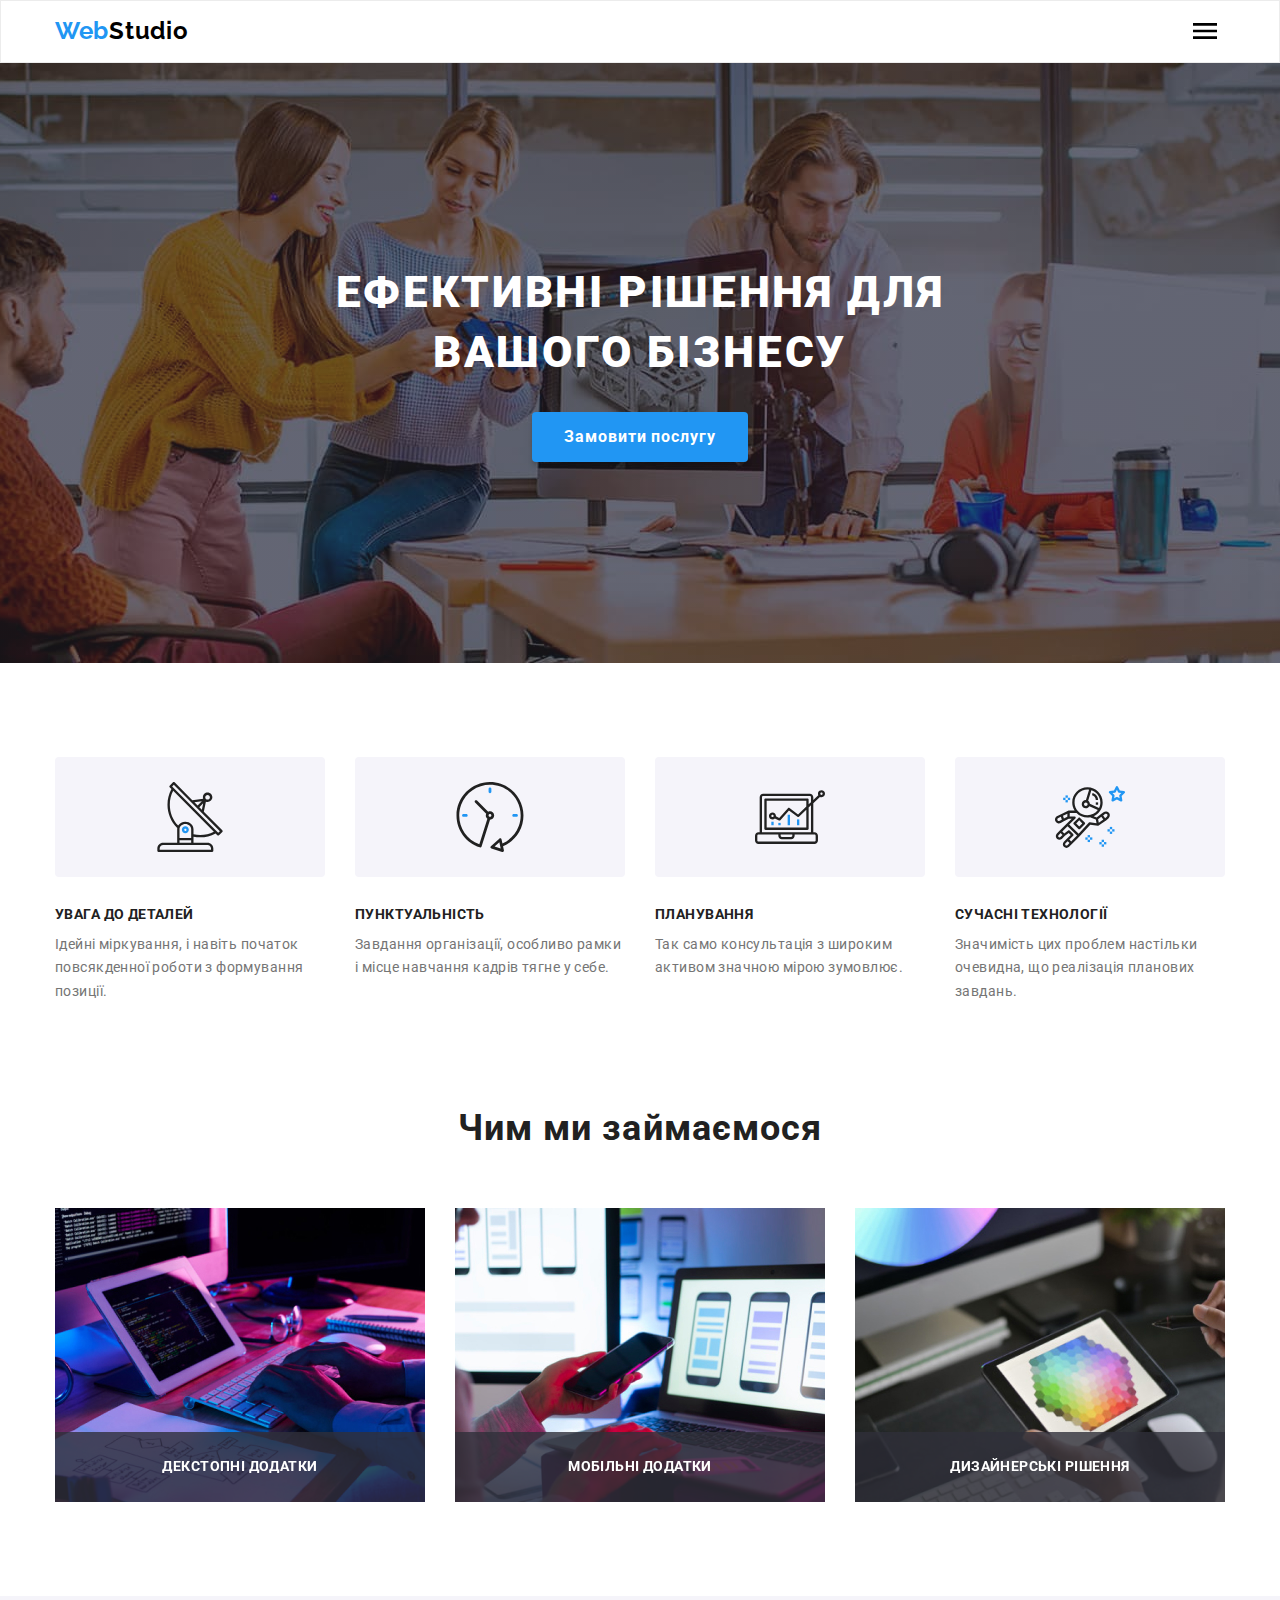
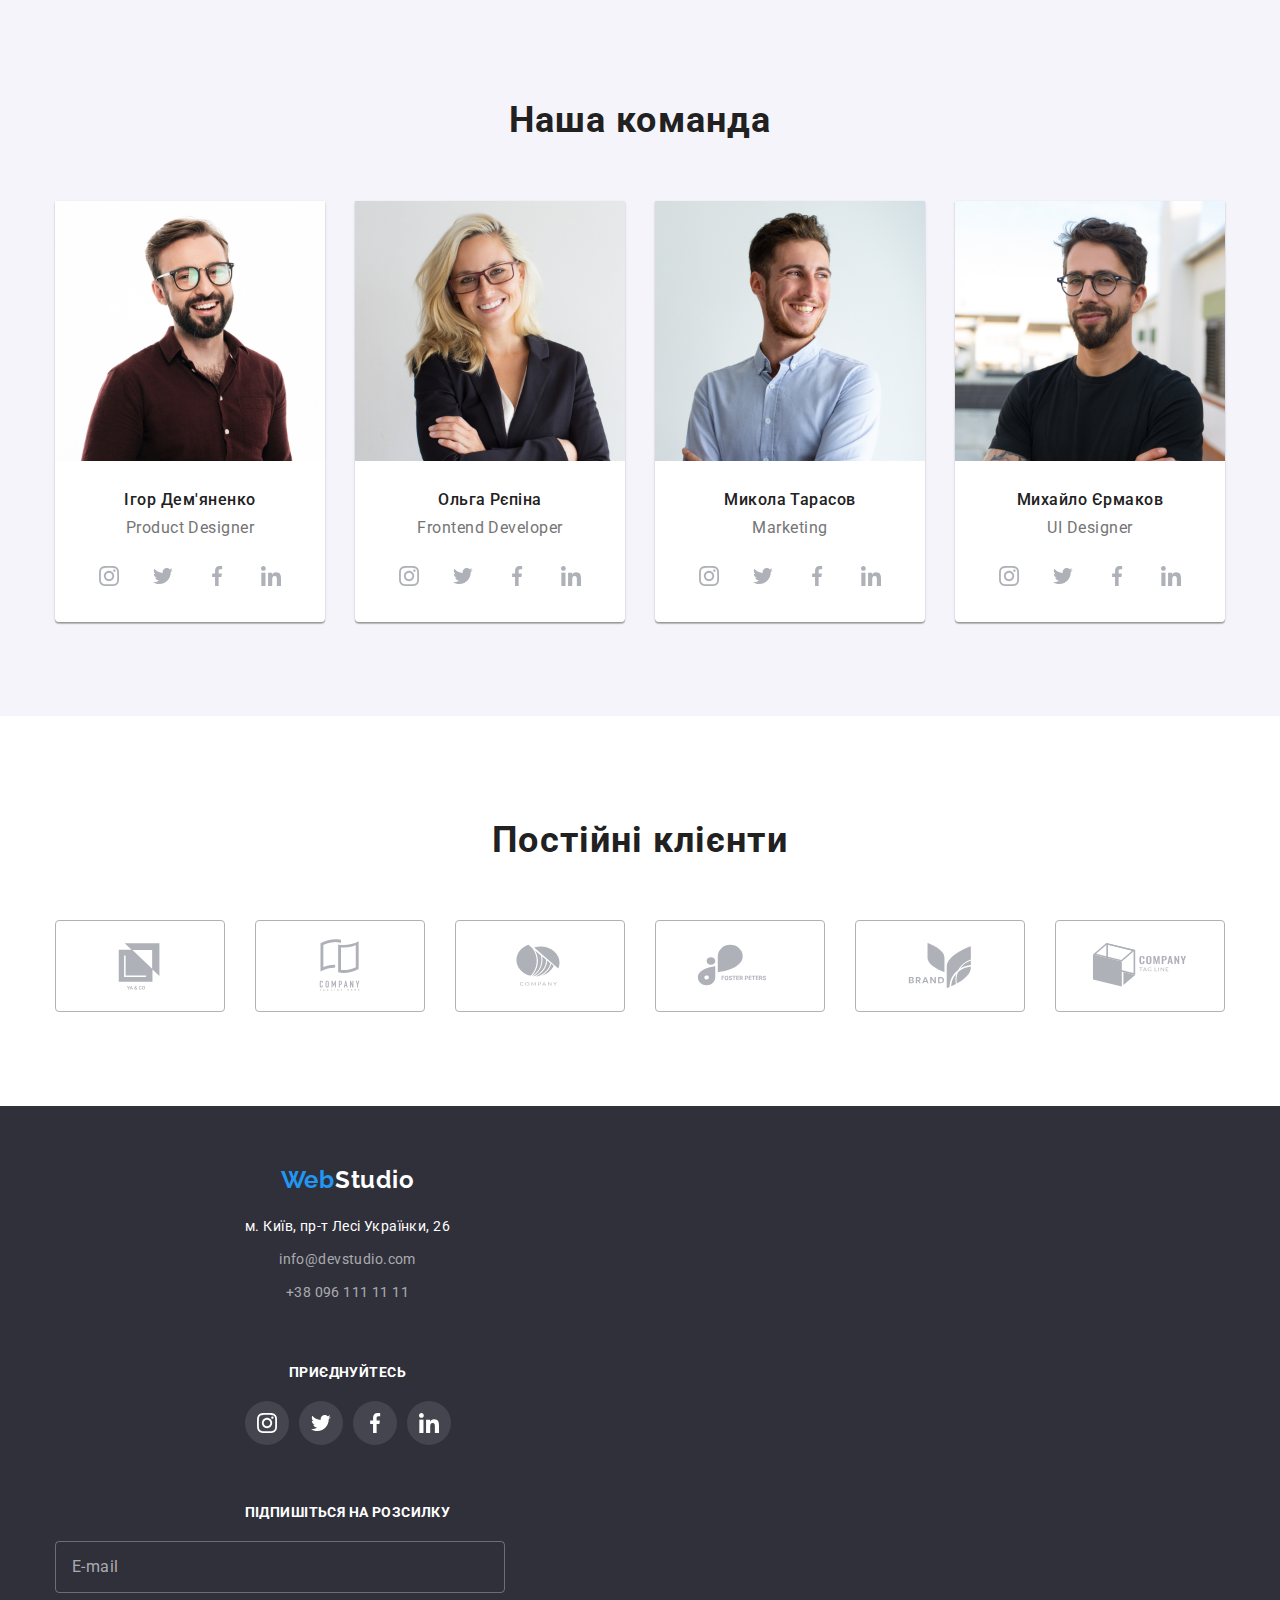
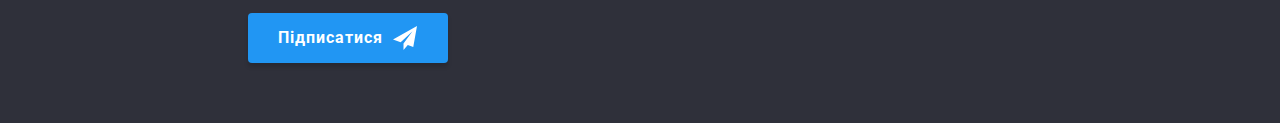
==== index.html @ 234eacef "control commit" ====
<!DOCTYPE html>
<html lang="uk">
  <head>
    <meta charset="UTF-8" />
    <meta http-equiv="X-UA-Compatible" content="IE=edge" />
    <meta name="viewport" content="width=device-width, initial-scale=1.0" />
    <title>WebStudio</title>
    <link
      href="https://fonts.googleapis.com/css2?family=Raleway:wght@700&family=Roboto:wght@400;500;700;900&display=swap"
      rel="stylesheet"
    />
    <link
      rel="stylesheet"
      href="https://cdnjs.cloudflare.com/ajax/libs/modern-normalize/1.0.0/modern-normalize.min.css"
    />
    <link rel="stylesheet" href="./css/main.min.css" />
  </head>

  <body class="page">
    <!--Шапка сайту-->
    <header class="header">
      <div class="container header__wrapper">
        <nav class="header__navigation">
          <a href="./index.html" class="logo">Web<span class="logo logo--dark">Studio</span> </a>

          <ul class="menu">
            <li class="menu__item">
              <a class="menu__link menu__link--current" href="./index.html">Студія</a>
            </li>
            <li class="menu__item">
              <a class="menu__link" href="./portfolio.html">Портфоліо</a>
            </li>
            <li class="menu__item">
              <a class="menu__link" href="">Контакти</a>
            </li>
          </ul>
        </nav>

        <ul class="auth-navigation">
          <li class="auth-navigation__item">
            <a class="auth-navigation__link" href="mailto:info@devstudio.com">
              <svg class="auth-navigation__icon" width="16" height="16">
                <use href="./images/icons.svg#post"></use>
              </svg>
              info@devstudio.com</a
            >
          </li>
          <li class="auth-navigation__item">
            <a class="auth-navigation__link" href="tel:+380961111111">
              <svg class="auth-navigation__icon" width="16" height="16">
                <use href="./images/icons.svg#tel"></use>
              </svg>
              +38 096 111 11 11</a
            >
          </li>
        </ul>

        <button type="button" class="menu__open">
          <svg width="24" height="16">
            <use href="./images/icons.svg#menu"></use>
          </svg>
        </button>
      </div>

      <div class="mob-menu is-hidden">
        <button type="button" class="menu-close">
          <svg width="18" height="18">
            <use href="./images/icons.svg#close-menu"></use>
          </svg>
        </button>
        <nav class="mob-menu-nav">
          <ul class="mob-menu-list">
            <li class="mob-menu-item">
              <a class="mob-menu-link mob-menu-link--current" href="./index.html">Студія</a>
            </li>
            <li class="mob-menu-item">
              <a class="mob-menu-link" href="./portfolio.html">Портфоліо</a>
            </li>
            <li class="mob-menu-item">
              <a class="mob-menu-link" href="">Контакти</a>
            </li>
          </ul>
        </nav>
        <div>
          <ul class="mob-auth">
            <li class="mob-auth-item">
              <a class="mob-auth-link mob-auth-link--font" href="tel:+380961111111"
                >+38 096 111 11 11</a
              >
            </li>
            <li class="mob-auth-item">
              <a class="mob-auth-link" href="mailto:info@devstudio.com">info@devstudio.com</a>
            </li>
          </ul>

          <ul class="mob-media-list">
            <li class="mob-media-item">
              <a href="https://www.instagram.com" class="mob-media-link" target="_blank"
                >Instagram</a
              >
            </li>
            <li class="mob-media-item">
              <a href="https://www.twitter.com" class="mob-media-link" target="_blank">Twitter</a>
            </li>
            <li class="mob-media-item">
              <a href="https://www.facebook.com" class="mob-media-link" target="_blank">Facebook</a>
            </li>
            <li class="mob-media-item">
              <a href="https://www.linkedin.com" class="mob-media-link" target="_blank">Linkedin</a>
            </li>
          </ul>
        </div>
      </div>
    </header>

    <main>
      <!-- Герой -->
      <section class="hero">
        <div class="container">
          <h1 class="hero__title">Ефективні рішення для вашого бізнесу</h1>
          <button type="button" class="hero__btn" data-modal-open>Замовити послугу</button>
        </div>
      </section>

      <!--Переваги-->
      <section class="features section">
        <div class="container">
          <h2 class="section__title visually-hidden">Переваги</h2>

          <ul class="card-set">
            <li class="card-set__item">
              <div class="card-set__logo">
                <svg width="70" height="70">
                  <use href="./images/icons.svg#antenna"></use>
                </svg>
              </div>
              <h3 class="card-set__title">Увага до деталей</h3>
              <p class="card-set__description">
                Ідейні міркування, і навіть початок повсякденної роботи з формування позиції.
              </p>
            </li>
            <li class="card-set__item">
              <div class="card-set__logo">
                <svg width="70" height="70">
                  <use href="./images/icons.svg#clock"></use>
                </svg>
              </div>
              <h3 class="card-set__title">Пунктуальність</h3>
              <p class="card-set__description">
                Завдання організації, особливо рамки і місце навчання кадрів тягне у себе.
              </p>
            </li>
            <li class="card-set__item">
              <div class="card-set__logo">
                <svg width="70" height="70">
                  <use href="./images/icons.svg#diagram"></use>
                </svg>
              </div>
              <h3 class="card-set__title">Планування</h3>
              <p class="card-set__description">
                Так само консультація з широким активом значною мірою зумовлює.
              </p>
            </li>
            <li class="card-set__item">
              <div class="card-set__logo">
                <svg width="70" height="70">
                  <use href="./images/icons.svg#astronaut"></use>
                </svg>
              </div>
              <h3 class="card-set__title">Сучасні технології</h3>
              <p class="card-set__description">
                Значимість цих проблем настільки очевидна, що реалізація планових завдань.
              </p>
            </li>
          </ul>
        </div>
      </section>

      <!--Напрями роботи-->
      <section class="work-area section">
        <div class="container">
          <h2 class="section__title">Чим ми займаємося</h2>

          <ul class="picture-set">
            <li class="picture-set__item">
              <img src="./images/1.jpg" alt="Розробка алгоритмів" width="" height="" />
              <div class="picture-set__descr">
                <h3 class="picture-set__title">Декстопні додатки</h3>
              </div>
            </li>
            <li class="picture-set__item">
              <img src="./images/2.jpg" alt="Програмне забезпечення" width="" height="" />
              <div class="picture-set__descr">
                <h3 class="picture-set__title">Мобільні додатки</h3>
              </div>
            </li>
            <li class="picture-set__item">
              <img src="./images/3.jpg" alt="Дизайнерські вирішення" width="" height="" />
              <div class="picture-set__descr">
                <h3 class="picture-set__title">Дизайнерські рішення</h3>
              </div>
            </li>
          </ul>
        </div>
      </section>

      <!--Team-->
      <section class="staff section">
        <div class="container">
          <h2 class="section__title">Наша команда</h2>

          <ul class="team-set">
            <li class="team-set__item">
              <img src="./images/img1.jpg" alt="PD" width="" height="" />
              <div class="team-set__container">
                <h3 class="team-set__name">Ігор Дем'яненко</h3>
                <p class="team-set__descr">Product Designer</p>
                <ul class="media-set">
                  <li class="media-set__item">
                    <a class="media-set__link" href="https://www.instagram.com/">
                      <div class="media-set__icon">
                        <svg class="partners-set__logo" width="20" height="20">
                          <use href="./images/icons.svg#insta"></use>
                        </svg>
                      </div>
                    </a>
                  </li>
                  <li class="media-set__item">
                    <a class="media-set__link" href="">
                      <div class="media-set__icon">
                        <svg class="partners-set__logo" width="20" height="20">
                          <use href="./images/icons.svg#twitter"></use>
                        </svg>
                      </div>
                    </a>
                  </li>

                  <li class="media-set__item">
                    <a class="media-set__link" href="https://www.facebook.com/" target="_blank">
                      <div class="media-set__icon">
                        <svg class="partners-set__logo" width="20" height="20">
                          <use href="./images/icons.svg#facebook"></use>
                        </svg>
                      </div>
                    </a>
                  </li>

                  <li class="media-set__item">
                    <a class="media-set__link" href="https://www.linkedin.com/" target="_blank">
                      <div class="media-set__icon">
                        <svg class="partners-set__logo" width="20" height="20">
                          <use href="./images/icons.svg#linkedin"></use>
                        </svg>
                      </div>
                    </a>
                  </li>
                </ul>
              </div>
            </li>
            <li class="team-set__item">
              <img src="./images/img2.jpg" alt="FD" width="" height="" />
              <div class="team-set__container">
                <h3 class="team-set__name">Ольга Рєпіна</h3>
                <p class="team-set__descr">Frontend Developer</p>
                <ul class="media-set">
                  <li class="media-set__item">
                    <a class="media-set__link" href="https://www.instagram.com/" target="_blank">
                      <div class="media-set__icon">
                        <svg class="partners-set__logo" width="20" height="20">
                          <use href="./images/icons.svg#insta"></use>
                        </svg>
                      </div>
                    </a>
                  </li>

                  <li class="media-set__item">
                    <a class="media-set__link" href="https://www.twitter.com/" target="_blank">
                      <div class="media-set__icon">
                        <svg class="partners-set__logo" width="20" height="20">
                          <use href="./images/icons.svg#twitter"></use>
                        </svg>
                      </div>
                    </a>
                  </li>

                  <li class="media-set__item">
                    <a class="media-set__link" href="https://www.facebook.com/" target="_blank">
                      <div class="media-set__icon">
                        <svg class="partners-set__logo" width="20" height="20">
                          <use href="./images/icons.svg#facebook"></use>
                        </svg>
                      </div>
                    </a>
                  </li>

                  <li class="media-set__item">
                    <a class="media-set__link" href="https://www.linkedin.com/" target="_blank">
                      <div class="media-set__icon">
                        <svg class="partners-set__logo" width="20" height="20">
                          <use href="./images/icons.svg#linkedin"></use>
                        </svg>
                      </div>
                    </a>
                  </li>
                </ul>
              </div>
            </li>
            <li class="team-set__item">
              <img src="./images/img3.jpg" alt="Marketing" width="" height="" />
              <div class="team-set__container">
                <h3 class="team-set__name">Микола Тарасов</h3>
                <p class="team-set__descr">Marketing</p>
                <ul class="media-set">
                  <li class="media-set__item">
                    <a class="media-set__link" href="https://www.instagram.com/">
                      <div class="media-set__icon">
                        <svg class="partners-set__logo" width="20" height="20">
                          <use href="./images/icons.svg#insta"></use>
                        </svg>
                      </div>
                    </a>
                  </li>

                  <li class="media-set__item">
                    <a class="media-set__link" href="https://www.twitter.com/" target="_blank">
                      <div class="media-set__icon">
                        <svg class="partners-set__logo" width="20" height="20">
                          <use href="./images/icons.svg#twitter"></use>
                        </svg>
                      </div>
                    </a>
                  </li>

                  <li class="media-set__item">
                    <a class="media-set__link" href="https://www.facebook.com/" target="_blank">
                      <div class="media-set__icon">
                        <svg class="partners-set__logo" width="20" height="20">
                          <use href="./images/icons.svg#facebook"></use>
                        </svg>
                      </div>
                    </a>
                  </li>

                  <li class="media-set__item">
                    <a class="media-set__link" href="https://www.linkedin.com/" target="_blank">
                      <div class="media-set__icon">
                        <svg class="partners-set__logo" width="20" height="20">
                          <use href="./images/icons.svg#linkedin"></use>
                        </svg>
                      </div>
                    </a>
                  </li>
                </ul>
              </div>
            </li>
            <li class="team-set__item">
              <img src="./images/img4.jpg" alt="UId" width="" height="" />
              <div class="team-set__container">
                <h3 class="team-set__name">Михайло Єрмаков</h3>
                <p class="team-set__descr">UI Designer</p>
                <ul class="media-set">
                  <li class="media-set__item">
                    <a class="media-set__link" href="https://www.instagram.com/">
                      <div class="media-set__icon">
                        <svg class="partners-set__logo" width="20" height="20">
                          <use href="./images/icons.svg#insta"></use>
                        </svg>
                      </div>
                    </a>
                  </li>

                  <li class="member-connect-item">
                    <a class="media-set__link" href="https://www.twitter.com/" target="_blank">
                      <div class="media-set__icon">
                        <svg class="partners-set__logo" width="20" height="20">
                          <use href="./images/icons.svg#twitter"></use>
                        </svg>
                      </div>
                    </a>
                  </li>

                  <li class="member-connect-item">
                    <a class="media-set__link" href="https://www.facebook.com/" target="_blank">
                      <div class="media-set__icon">
                        <svg class="partners-set__logo" width="20" height="20">
                          <use href="./images/icons.svg#facebook"></use>
                        </svg>
                      </div>
                    </a>
                  </li>

                  <li class="member-connect-item">
                    <a class="media-set__link" href="https://www.linkedin.com/" target="_blank">
                      <div class="media-set__icon">
                        <svg class="partners-set__logo" width="20" height="20">
                          <use href="./images/icons.svg#linkedin"></use>
                        </svg>
                      </div>
                    </a>
                  </li>
                </ul>
              </div>
            </li>
          </ul>
        </div>
      </section>

      <!-- Clients -->
      <section class="clients section">
        <div class="container">
          <h2 class="section__title">Постійні клієнти</h2>
          <ul class="partners-set">
            <li class="partners-set__item">
              <a class="partners-set__link" href="#">
                <svg class="partners-set__logo" width="106" height="60">
                  <use href="./images/icons.svg#ya-co"></use>
                </svg>
              </a>
            </li>
            <li class="partners-set__item">
              <a class="partners-set__link" href="#">
                <svg class="partners-set__logo" width="106" height="60">
                  <use href="./images/icons.svg#tagline"></use>
                </svg>
              </a>
            </li>
            <li class="partners-set__item">
              <a class="partners-set__link" href="#">
                <svg class="partners-set__logo" width="106" height="60">
                  <use href="./images/icons.svg#company"></use>
                </svg>
              </a>
            </li>
            <li class="partners-set__item">
              <a class="partners-set__link" href="#">
                <svg class="partners-set__logo" width="106" height="60">
                  <use href="./images/icons.svg#foster"></use>
                </svg>
              </a>
            </li>
            <li class="partners-set__item">
              <a class="partners-set__link" href="#">
                <svg class="partners-set__logo" width="106" height="60">
                  <use href="./images/icons.svg#brand"></use>
                </svg>
              </a>
            </li>
            <li class="partners-set__item">
              <a class="partners-set__link" href="#">
                <svg class="partners-set__logo" width="106" height="60">
                  <use href="./images/icons.svg#tag"></use>
                </svg>
              </a>
            </li>
          </ul>
        </div>
      </section>
    </main>

    <!--Підвал-->
    <footer class="footer">
      <div class="container">
        <div class="footer__container">
          <div class="footer__wrapper">
            <a href="./index.html" class="logo">Web<span class="logo logo--white">Studio</span> </a>
            <address>
              <ul class="info">
                <li class="info__item">
                  <a
                    class="info__link info__link--white"
                    href="https://goo.gl/maps/FPXwPgD7QrcR26oE8"
                    target="_blank"
                    rel="noopener noreferrer"
                    >м. Київ, пр-т Лесі Українки, 26</a
                  >
                </li>
                <li class="info__item">
                  <a class="info__link" href="mailto:info@devstudio.com">info@devstudio.com</a>
                </li>
                <li class="info__item">
                  <a class="info__link" href="tel:+380961111111">+38 096 111 11 11</a>
                </li>
              </ul>
            </address>
          </div>

          <div class="footer__wrapper">
            <h2 class="footer__subtitle">Приєднуйтесь</h2>
            <ul class="media-set">
              <li>
                <a
                  class="media-set__link media-set__link--color"
                  href="https://www.instagram.com/"
                  target="_blank"
                >
                  <svg width="20" height="20">
                    <use href="./images/icons.svg#insta"></use>
                  </svg>
                </a>
              </li>
              <li>
                <a
                  class="media-set__link media-set__link--color"
                  href="https://www.twitter.com/"
                  target="_blank"
                >
                  <svg width="20" height="20">
                    <use href="./images/icons.svg#twitter"></use>
                  </svg>
                </a>
              </li>
              <li>
                <a
                  class="media-set__link media-set__link--color"
                  href="https://www.facebook.com/"
                  target="_blank"
                >
                  <svg width="20" height="20">
                    <use href="./images/icons.svg#facebook"></use>
                  </svg>
                </a>
              </li>
              <li>
                <a
                  class="media-set__link media-set__link--color"
                  href="https://www.linkedin.com/"
                  target="_blank"
                >
                  <svg width="20" height="20">
                    <use href="./images/icons.svg#linkedin"></use>
                  </svg>
                </a>
              </li>
            </ul>
          </div>

          <div class="footer__wrapper">
            <h2 class="footer__subtitle">Підпишіться на розсилку</h2>
            <form class="subscription-form">
              <label for=""></label
              ><input
                type="email"
                name="user-mail"
                id="mail"
                placeholder="E-mail"
                class="subscription-form__input"
              />
              <button type="submit" class="subscription-form__btn">
                Підписатися
                <svg width="24" height="24" class="subscription-form__icon">
                  <use href="./images/icons.svg#send"></use>
                </svg>
              </button>
            </form>
          </div>
        </div>
      </div>
    </footer>

    <div class="backdrop is-hidden" data-modal>
      <div class="modal">
        <button type="button" class="modal__close-btn" data-modal-close>
          <svg width="18" height="18">
            <use href="./images/icons.svg#close"></use>
          </svg>
        </button>
        <p class="modal__title">Залиште свої дані, ми вам передзвонимо</p>

        <form class="registration-form">
          <div class="registration-form__item">
            <label for="name" class="registration-form__name">Ім'я</label>
            <div class="registration-form__input-area">
              <input type="text" class="registration-form__input" name="name" id="name" />
              <svg width="18" height="18" class="registration-form__icon">
                <use href="./images/icons.svg#user-name"></use>
              </svg>
            </div>
          </div>
          <div class="registration-form__item">
            <label for="tel" class="registration-form__name">Телефон</label>
            <div class="registration-form__input-area">
              <input type="tel" class="registration-form__input" name="tel" id="tel" />
              <svg width="18" height="18" class="registration-form__icon">
                <use href="./images/icons.svg#phone-number"></use>
              </svg>
            </div>
          </div>
          <div class="registration-form__item">
            <label for="email" class="registration-form__name">Пошта</label>
            <div class="registration-form__input-area">
              <input type="email" class="registration-form__input" name="email" id="email" />
              <svg width="18" height="18" class="registration-form__icon">
                <use href="./images/icons.svg#user-mail"></use>
              </svg>
            </div>
          </div>
          <div class="registration-form__item">
            <label for="comment" class="registration-form__name">Коментар</label>
            <div class="registration-form__input-area">
              <textarea
                name="comment"
                id="comment"
                rows="4"
                class="registration-form__comment"
                placeholder="Введіть текст"
              ></textarea>
            </div>
          </div>
          <div class="registration-form__policy">
            <input
              type="checkbox"
              name="checkbox"
              id="checkbox"
              class="registration-form__checkbox visually-hidden"
            />
            <label for="checkbox" class="registration-form__text"
              >Погоджуюся з розсилкою та приймаю&nbsp;<a class="registration-form__link" href=""
                >&nbsp;Умови договору</a
              >
            </label>
          </div>

          <button type="submit" class="registration-form__btn">Відправити</button>
        </form>
      </div>
    </div>

    <script src="./js/modal.js"></script>
    <script src="./js/mobile-menu.js"></script>
  </body>
</html>
---- css/main.min.css ----
.info,.products-grid,.filter,.partners-set,.media-set,.team-set,.picture-set,.card-set,.auth-navigation,.menu,.mob-media-list,.mob-auth,.mob-menu-list{list-style:none}.info__link,.products-grid__link,.partners-set__link,.auth-navigation__link,.menu__link,.mob-media-link,.mob-auth-link,.mob-menu-link,.logo{text-decoration:none}.visually-hidden{position:absolute;white-space:nowrap;width:1px;height:1px;overflow:hidden;border:0;padding:0;clip:rect(0 0 0 0);clip-path:inset(50%);margin:-1px}html{box-sizing:border-box}*,*::before,*::after{box-sizing:inherit}body{background-color:#fff;color:#212121;font-family:Roboto,sans-serif}h1,h2,h3,h4,p{margin-top:0;margin-bottom:0}ul,ol{margin-top:0;margin-bottom:0;padding-left:0}img{display:block;width:100%;max-width:100%;height:auto}.container{padding-right:15px;padding-left:15px;margin:0 auto}@media screen and (min-width: 480px){.container{width:480px}}@media screen and (min-width: 768px){.container{width:768px}}@media screen and (min-width: 1200px){.container{width:1200px}}.section{padding-top:60px;padding-bottom:60px}@media screen and (min-width: 1200px){.section{padding-top:94px;padding-bottom:94px}}.section__title{margin-bottom:30px;font-size:28px;line-height:1.18;text-align:center;letter-spacing:.03em}@media screen and (min-width: 1200px){.section__title{margin-bottom:50px;font-size:36px;line-height:1.67}}.btn,.subscription-form__btn,.hero__btn,.registration-form__btn{font-weight:700;font-size:16px;line-height:1.88;letter-spacing:.06em;border-radius:4px;border:none;box-shadow:0px 4px 4px rgba(0,0,0,.15);color:#fff;background-color:#2196f3;cursor:pointer}.logo{font-family:"Raleway",sans-serif;font-weight:700;font-size:24px;line-height:1.19;letter-spacing:.03em;color:#2196f3;padding-top:16px;padding-bottom:16px}.logo--dark{color:#000}.logo--white{color:#fff}.backdrop{position:fixed;top:0;left:0;width:100%;height:100%;background-color:rgba(0,0,0,.2);opacity:1;transition:opacity 500ms cubic-bezier(0.4, 0, 0.2, 1)}.backdrop.is-hidden{opacity:0;pointer-events:none}.backdrop.is-hidden .modal{transform:translate(-50%, -50%) scale(1.2)}.modal{position:absolute;top:50%;left:50%;width:450px;min-height:609px;padding:40px;background-color:#fff;box-shadow:0px 1px 3px rgba(0,0,0,.12),0px 1px 1px rgba(0,0,0,.14),0px 2px 1px rgba(0,0,0,.2);border-radius:4px;transform:translate(-50%, -50%) scale(1);transition:transform 250ms cubic-bezier(0.4, 0, 0.2, 1)}@media screen and (min-width: 1200px){.modal{width:528px;height:581px}}.modal__close-btn{position:absolute;top:8px;right:8px;display:flex;align-items:center;justify-content:center;width:30px;height:30px;background-color:#fff;border:1px solid rgba(0,0,0,.1);border-radius:50%;cursor:pointer;transition:fill 250ms cubic-bezier(0.4, 0, 0.2, 1)}.modal__close-btn:hover,.modal__close-btn:focus{fill:#2196f3}.modal__title{margin-bottom:12px;font-weight:700;font-size:20px;line-height:1.5;text-align:center;letter-spacing:.03em}@media screen and (min-width: 1200px){.modal__title{line-height:1.15}}.registration-form__item{margin-bottom:10px;display:flex;flex-direction:column}.registration-form__name{margin-bottom:4px;font-size:12px;line-height:1.67;letter-spacing:.01em;color:#757575}.registration-form__input-area{position:relative}.registration-form__input{padding:11px 42px;border:1px solid rgba(33,33,33,.2);font-size:12px;line-height:1.14;letter-spacing:.01em;color:#757575;border-radius:4px;width:100%;outline:none;transition:border-color 250ms cubic-bezier(0.4, 0, 0.2, 1)}.registration-form__input:focus{border-color:#2196f3}.registration-form__icon{position:absolute;left:24px;top:50%;transform:translate(-50%, -50%);transition:fill 250ms cubic-bezier(0.4, 0, 0.2, 1)}.registration-form__input:focus+.registration-form__icon{fill:#2196f3}.registration-form__comment{width:100%;height:120px;padding:12px 16px;resize:none;border:1px solid rgba(33,33,33,.2);font-size:12px;line-height:1.14;letter-spacing:.01em;color:#757575;border-radius:4px;outline:none;transition:border-color 250ms cubic-bezier(0.4, 0, 0.2, 1)}.registration-form__comment::placeholder{font-size:12px;line-height:1.14;letter-spacing:.01em;color:#757575}.registration-form__comment:focus{border-color:#2196f3}.registration-form__policy{margin-top:20px;margin-bottom:30px;text-align:center}.registration-form__text{color:#757575;font-size:12px;line-height:1.1666666667;letter-spacing:.03em}.registration-form__text::before{position:relative;bottom:-3px;display:inline-block;content:"";width:16px;height:15px;margin-right:8px;border:2px solid #303030;border-radius:3px}.registration-form__checkbox:checked+.registration-form__text::before{border:none;background-color:#2196f3;background-image:url("../images/checked.svg");background-position:center;background-repeat:no-repeat;background-size:contain}.registration-form__link{color:#2196f3}.registration-form__btn{display:block;margin:0 auto;padding:10px 52px;min-width:200px}.mob-menu{position:fixed;top:0;left:0;width:100vw;height:100vh;padding:48px 48px;display:flex;flex-direction:column;justify-content:space-between;background-color:#fff}.menu__open{margin-left:auto;display:flex;align-items:center;justify-content:center;width:40px;height:40px;cursor:pointer;background-color:rgba(0,0,0,0);border:none}.menu-close{position:absolute;top:4px;right:4px;width:40px;height:40px;display:flex;align-items:center;justify-content:center;background-color:rgba(0,0,0,0);border:none;cursor:pointer;transition:fill 250ms cubic-bezier(0.4, 0, 0.2, 1)}.menu-close:hover,.menu-close:focus{fill:#2196f3}.mob-menu-item:not(:last-child){margin-bottom:32px}.mob-menu-link{font-weight:500;font-size:40px;line-height:1.175;letter-spacing:.02em;color:#212121;transition:color 250ms cubic-bezier(0.4, 0, 0.2, 1)}.mob-menu-link:hover,.mob-menu-link:focus{color:#2196f3}.mob-menu-link--current{color:#2196f3}.mob-auth{margin-bottom:64px}.mob-auth-item:not(:last-child){margin-bottom:32px}.mob-auth-link{font-weight:500;font-size:24px;line-height:1.1666666667;letter-spacing:.02em;color:#757575;transition:color 250ms cubic-bezier(0.4, 0, 0.2, 1)}.mob-auth-link:hover,.mob-auth-link:focus{color:#2196f3}.mob-auth-link--font{font-weight:500;font-size:34px;line-height:1.1764705882;color:#2196f3}.mob-media-list{display:flex;gap:10px}.mob-media-link{font-weight:500;font-size:18px;line-height:1.22;letter-spacing:.02em;color:#2196f3}.mob-media-item{padding-right:10px}.mob-media-item:not(:last-child){border-right:1px solid rgba(33,33,33,.2)}.is-hidden{opacity:0;pointer-events:none}.header{background-color:#fff;border:1px solid #ececec}.header__wrapper{display:flex;align-items:center}.header__navigation{display:flex}.menu{display:flex;margin-left:93px;gap:50px;display:none}.menu__item{position:relative}.menu__link{display:block;padding-top:32px;padding-bottom:32px;color:#212121;font-weight:500;font-size:14px;line-height:1.14;letter-spacing:.02em;transition:color 250ms cubic-bezier(0.4, 0, 0.2, 1)}.menu__link:hover,.menu__link:focus{color:#2196f3}.menu__link--current{color:#2196f3}.menu__link--current::after{position:absolute;top:100%;left:50%;transform:translate(-50%, -50%);display:block;content:"";height:4px;width:100%;background-color:#2196f3;border-radius:2px}.auth-navigation__icon{margin-right:10px;fill:currentColor}.auth-navigation{display:flex;margin-left:auto;gap:50px;display:none}.auth-navigation__link{display:flex;justify-content:center;align-items:center;padding-top:32px;padding-bottom:32px;color:#757575;font-weight:500;font-size:14px;line-height:1.14;letter-spacing:.02em;transition:color 250ms cubic-bezier(0.4, 0, 0.2, 1)}.auth-navigation__link:hover,.auth-navigation__link:focus{color:#2196f3}.hero{background-color:#2f303a;background-image:linear-gradient(to right, rgba(47, 48, 58, 0.4), rgba(47, 48, 58, 0.4)),url("../images/hero-background-image.jpg");background-size:cover;background-repeat:no-repeat;background-position:center;text-align:center;height:400px;display:flex;align-items:center}@media screen and (min-width: 1200px){.hero{height:600px}}.hero__title{margin-bottom:30px;margin-right:auto;margin-left:auto;max-width:360px;color:#fff;font-weight:900;font-size:26px;line-height:1.62;letter-spacing:.06em;text-transform:uppercase}@media screen and (min-width: 1200px){.hero__title{font-size:44px;line-height:1.36;max-width:696px}}.hero__btn{padding:10px 24px;min-width:200px;transition:background-color 250ms cubic-bezier(0.4, 0, 0.2, 1)}.hero__btn:hover,.hero__btn:focus{color:#2196f3;background-color:#fff}@media screen and (min-width: 1200px){.hero__btn{min-width:216px}}@media screen and (min-width: 768px){.card-set{display:flex;flex-wrap:wrap;margin:-15px}}@media screen and (min-width: 768px){.card-set__item{width:calc((100% - 60px)/2);margin:15px}}@media screen and (min-width: 1200px){.card-set__item{width:calc((100% - 120px)/4);margin:15px}}@media screen and (max-width: 767px){.card-set__item:not(:last-child){margin-bottom:30px}}.card-set__logo{margin-bottom:30px;display:flex;align-items:center;justify-content:center;height:120px;background-color:#f5f4fa;border-radius:4px}.card-set__title{margin-bottom:10px;text-align:center;font-size:14px;line-height:1.14;letter-spacing:.03em;text-transform:uppercase}@media screen and (min-width: 768px){.card-set__title{text-align:left}}.card-set__description{color:#757575;font-weight:400;font-size:14px;line-height:1.71;letter-spacing:.03em}.work-area{padding-top:0px}@media screen and (max-width: 1199px){.work-area{display:none}}.picture-set{display:flex;gap:30px}.picture-set__item{position:relative}.picture-set__descr{position:absolute;bottom:0;display:flex;align-items:center;justify-content:center;width:100%;height:70px;background-color:rgba(47,48,58,.8)}.picture-set__title{font-size:14px;line-height:1.14;letter-spacing:.03em;text-transform:uppercase;color:#fff}.staff{background-color:#f5f4fa}@media screen and (min-width: 768px){.team-set{display:flex;flex-wrap:wrap;margin:-15px}}.team-set__item{background-color:#fff;box-shadow:0px 1px 3px rgba(0,0,0,.12),0px 1px 1px rgba(0,0,0,.14),0px 2px 1px rgba(0,0,0,.2);border-radius:0px 0px 4px 4px}@media screen and (min-width: 768px){.team-set__item{margin:15px;width:calc((100% - 60px)/2)}}@media screen and (max-width: 767px){.team-set__item:not(:last-child){margin-bottom:30px}}@media screen and (min-width: 1200px){.team-set__item{margin:15px;width:calc((100% - 120px)/4)}}.team-set__container{padding-top:30px;padding-bottom:24px;text-align:center}.team-set__name{margin-bottom:10px;font-weight:500;font-size:16px;line-height:1.18;letter-spacing:.03em}.team-set__descr{color:#757575;font-size:16px;line-height:1.18;letter-spacing:.03em}.media-set{display:flex;gap:10px;justify-content:center;align-items:center;margin-top:16px}.media-set__link{display:flex;align-items:center;justify-content:center;width:44px;height:44px;fill:#afb1b8;border-radius:50%;transition:fill 250ms cubic-bezier(0.4, 0, 0.2, 1),background-color 250ms cubic-bezier(0.4, 0, 0.2, 1)}.media-set__link:hover,.media-set__link:focus{background-color:#2196f3;fill:#fff}.media-set__link--color{background-color:rgba(255,255,255,.1);fill:#fff}.media-set__link--color:hover,.media-set__link--color:focus{background-color:#2196f3}.media-set__icon{display:flex;justify-content:center;align-items:center}@media screen and (min-width: 480px){.partners-set{display:flex;flex-wrap:wrap;align-items:center;justify-content:center;margin:-15px}}.partners-set__item{width:calc((100% - 60px)/2);margin:15px}@media screen and (min-width: 768px){.partners-set__item{width:calc((100% - 90px)/3);margin:15px}}@media screen and (min-width: 1200px){.partners-set__item{width:calc((100% - 180px)/6);margin:15px}}.partners-set__link{display:flex;align-items:center;justify-content:center;height:92px;fill:#afb1b8;border:1px solid #afb1b8;border-radius:4px;transition:fill 250ms cubic-bezier(0.4, 0, 0.2, 1),border-color 250ms cubic-bezier(0.4, 0, 0.2, 1)}.partners-set__link:hover,.partners-set__link:focus{border-color:#2196f3;fill:#2196f3}.partners-set__logo{display:inline-flex;align-items:center;justify-content:center}.filter{display:flex;flex-wrap:wrap;gap:8px;margin-bottom:40px}.filter__btn{padding:6px 22px;background-color:#f5f4fa;font-weight:500;font-size:16px;line-height:1.62;letter-spacing:.03em;border-radius:4px;border:none;box-shadow:none;transition:color 250ms cubic-bezier(0.4, 0, 0.2, 1),background-color 250ms cubic-bezier(0.4, 0, 0.2, 1),box-shadow 250ms cubic-bezier(0.4, 0, 0.2, 1)}.filter__btn:hover,.filter__btn:focus{background-color:#2196f3;color:#fff;box-shadow:0px 3px 1px rgba(0,0,0,.1),0px 1px 2px rgba(0,0,0,.08),0px 2px 2px rgba(0,0,0,.12);cursor:pointer}@media screen and (min-width: 768px){.products-grid{display:flex;flex-wrap:wrap;margin:-15px}}.products-grid__link{display:flex;flex-direction:column}.products-grid__descr{padding:20px 24px;border:1px solid #eee;border-top:none;flex-grow:1}.products-grid__item{position:relative;box-shadow:none;transition:box-shadow 250ms cubic-bezier(0.4, 0, 0.2, 1)}@media screen and (min-width: 768px){.products-grid__item{margin:15px;width:calc((100% - 60px)/2)}}@media screen and (max-width: 767px){.products-grid__item:not(:last-child){margin-bottom:30px}}.products-grid__item:hover,.products-grid__item:focus{box-shadow:0px 1px 1px rgba(0,0,0,.12),0px 4px 4px rgba(0,0,0,.06),1px 4px 6px rgba(0,0,0,.16)}.products-grid__subtitle{margin-bottom:4px;color:#212121;font-size:18px;line-height:2;letter-spacing:.06em}.products-grid__text{color:#757575;font-weight:400;font-size:16px;line-height:1.88;letter-spacing:.03em}.products-grid__top-wrap{position:relative;overflow:hidden}.products-grid__top-text{position:absolute;top:0;left:0;transform:translateY(100%);transition:transform 250ms cubic-bezier(0.4, 0, 0.2, 1);padding:63px 24px;height:100%;font-size:18px;line-height:1.56;letter-spacing:.03em;color:#fff;background-color:rgba(33,150,243,.9)}.products-grid__item:hover .products-grid__top-text{transform:translateY(0)}.footer{padding-top:60px;padding-bottom:60px;background-color:#2f303a}.footer__container{display:flex;flex-direction:column;gap:60px}.footer__wrapper{text-align:center}@media screen and (min-width: 768px){.footer__wrapper{width:50%}}.footer__subtitle{margin-bottom:20px;color:#fff;font-size:14px;line-height:1.14;letter-spacing:.03em;text-transform:uppercase}.info{margin-top:20px}.info__item:not(:last-child){margin-bottom:9px}.info__link{color:rgba(255,255,255,.6);font-style:normal;font-size:14px;line-height:1.71;letter-spacing:.03em;transition:color 250ms cubic-bezier(0.4, 0, 0.2, 1)}.info__link:hover,.info__link:focus{color:#2196f3}.info__link--white{color:#fff}.subscription-form{display:flex;flex-wrap:wrap}.subscription-form__input{width:450px;padding:15px 16px;font-size:16px;line-height:1.25;letter-spacing:.03em;color:rgba(255,255,255,.6);border:1px solid rgba(255,255,255,.3);border-radius:4px;background-color:rgba(0,0,0,0);outline:none;transition:border-color 250ms cubic-bezier(0.4, 0, 0.2, 1)}.subscription-form__input:focus{border-color:#2196f3}.subscription-form__input::placeholder{font-size:16px;line-height:1.25;letter-spacing:.03em;color:rgba(255,255,255,.6)}.subscription-form__btn{margin-top:20px;display:flex;justify-content:center;align-items:center;margin-left:auto;margin-right:auto;min-width:200px;padding:10px 28px;transition:background-color 250ms cubic-bezier(0.4, 0, 0.2, 1),color 250ms cubic-bezier(0.4, 0, 0.2, 1)}.subscription-form__btn:hover,.subscription-form__btn:focus{background-color:#fff;color:#2196f3}.subscription-form__icon{margin-left:10px;fill:#fff;transition:fill 250ms cubic-bezier(0.4, 0, 0.2, 1)}.subscription-form__btn:hover>.subscription-form__icon,.subscription-form__btn:focus>.subscription-form__icon{fill:#2196f3}/*# sourceMappingURL=main.min.css.map */
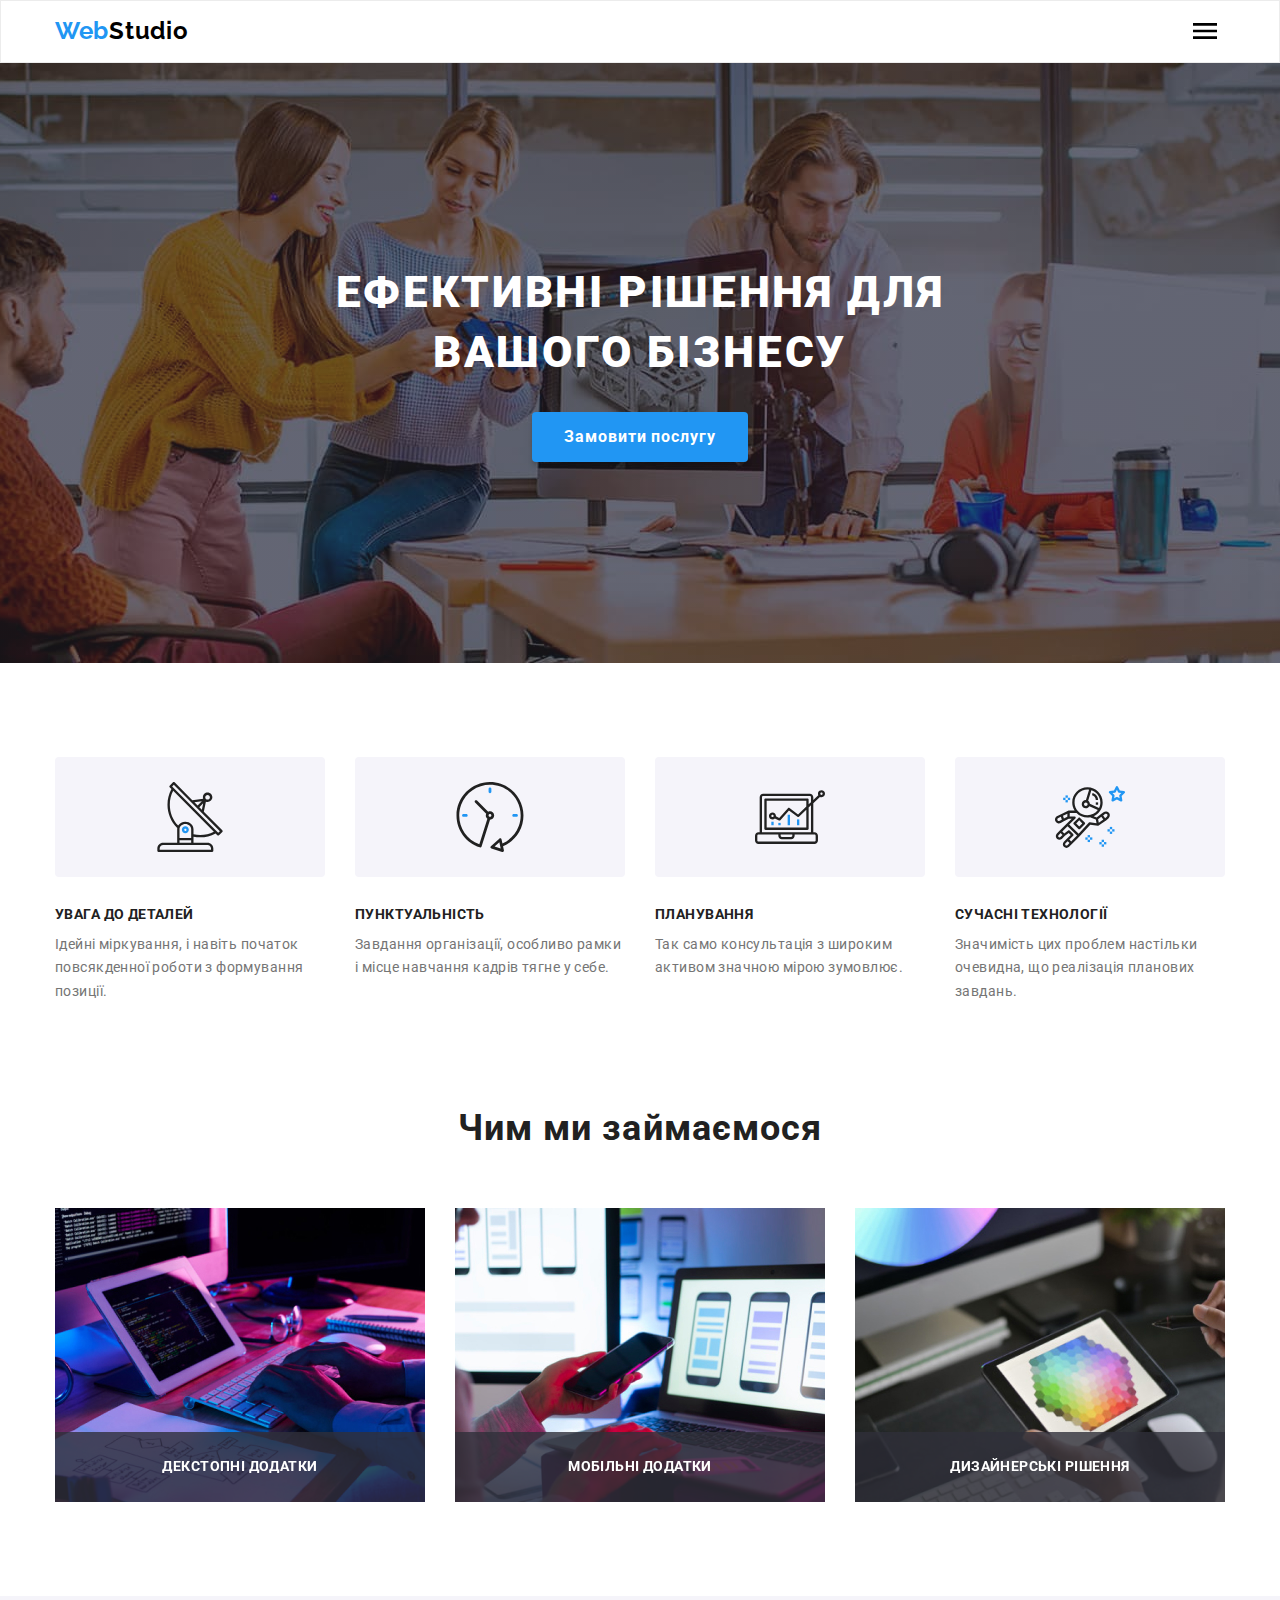
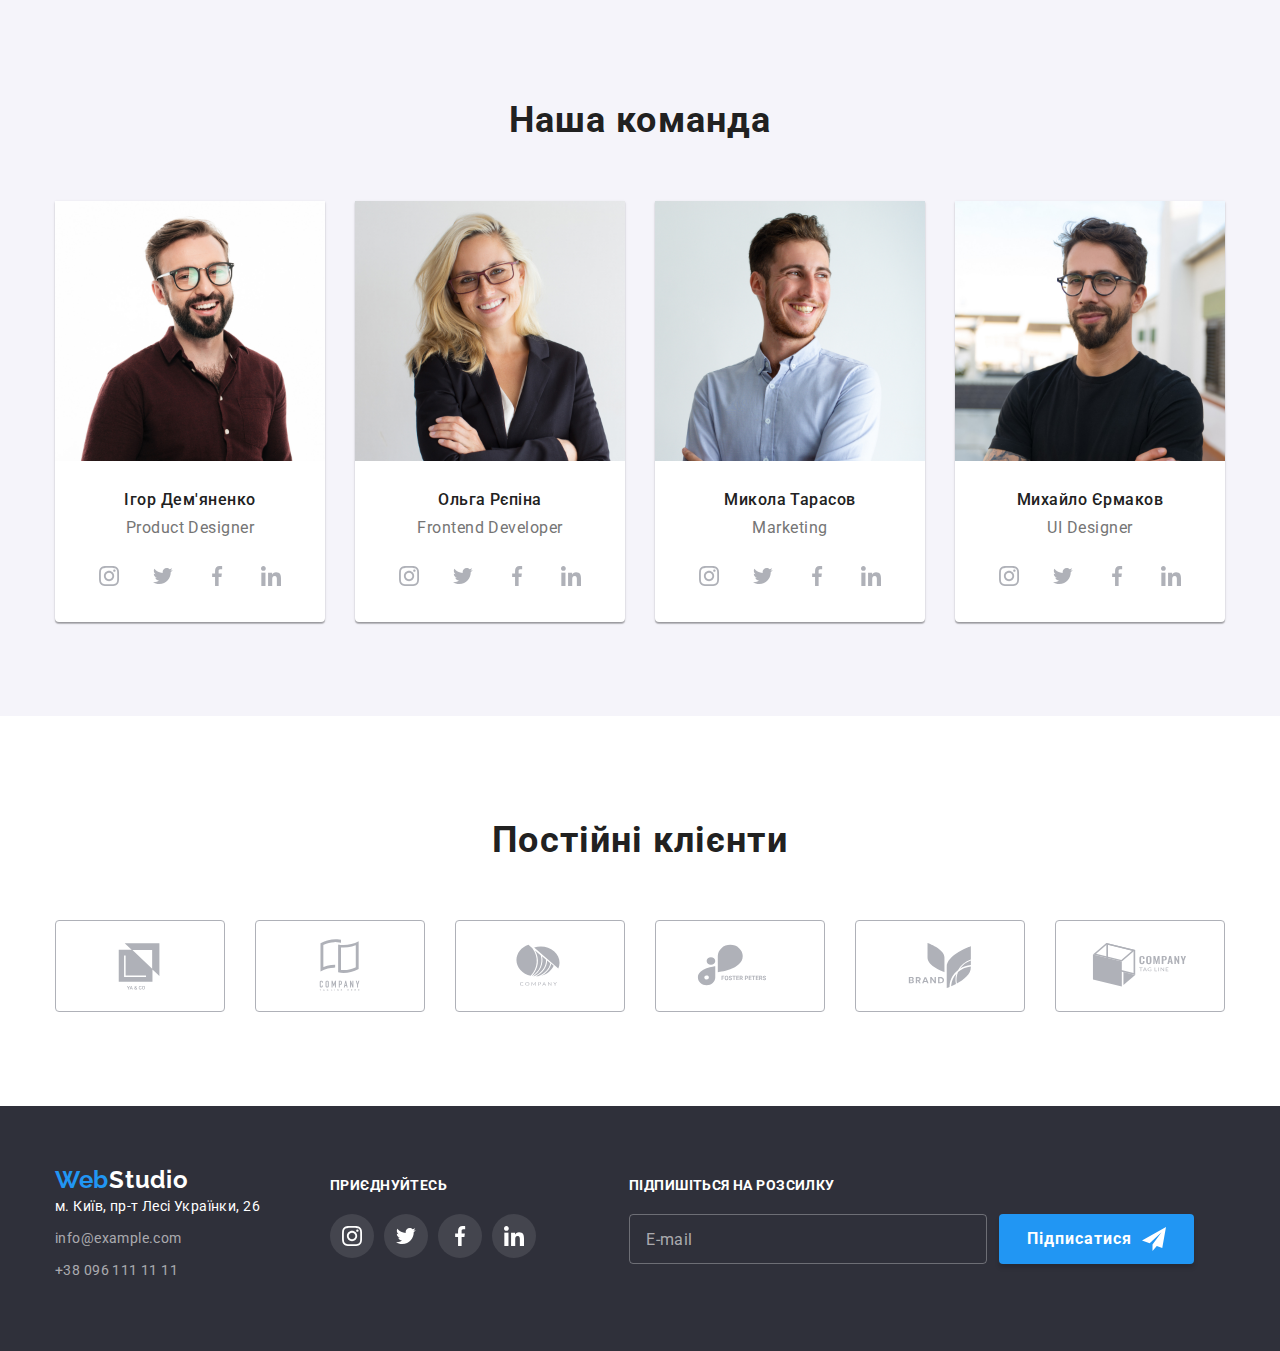
==== commit 6ee6e3c9: "adaptive footer" ====
--- a/index.html
+++ b/index.html
@@ -459,103 +459,90 @@
 
     <!--Підвал-->
     <footer class="footer">
-      <div class="container">
-        <div class="footer__container">
-          <div class="footer__wrapper">
-            <a href="./index.html" class="logo">Web<span class="logo logo--white">Studio</span> </a>
-            <address>
-              <ul class="info">
-                <li class="info__item">
-                  <a
-                    class="info__link info__link--white"
-                    href="https://goo.gl/maps/FPXwPgD7QrcR26oE8"
-                    target="_blank"
-                    rel="noopener noreferrer"
-                    >м. Київ, пр-т Лесі Українки, 26</a
-                  >
-                </li>
-                <li class="info__item">
-                  <a class="info__link" href="mailto:info@devstudio.com">info@devstudio.com</a>
-                </li>
-                <li class="info__item">
-                  <a class="info__link" href="tel:+380961111111">+38 096 111 11 11</a>
-                </li>
-              </ul>
-            </address>
+    <div class="container footer__container">
+      <div>
+        <a href="./index.html" class="logo">Web<span class="logo logo--white">Studio</span> </a>
+        <address>
+          <ul class="address-list">
+            <li class="address-list__item">
+              <a class="address-list__link" href="https://bit.ly/3pXMvUd" target="_blank" rel="noopener noreferrer">м. Київ, пр-т Лесі
+                Українки, 26</a>
+            </li>
+            <li class="address-list__item">
+              <a class="address-list__link address-list__link--color" href="mailto:info@devstudio.com">info@example.com</a>
+            </li>
+            <li class="address-list__item adress__item--mobile">
+              <a class="address-list__link address-list__link--color" href="tel:+380961111111">+38 096 111 11 11</a>
+            </li>
+          </ul>
+        </address> 
+      </div>
+
+      <div class="footer__media-wrap">
+        <h2 class="footer__title">Приєднуйтесь</h2>
+        <div>
+        <ul class="media-set">
+                  <li class="media-set__item">
+                    <a class="media-set__link media-set__link--color" href="https://www.instagram.com/">
+                      <div class="media-set__icon">
+                        <svg class="partners-set__logo" width="20" height="20">
+                          <use href="./images/icons.svg#insta"></use>
+                        </svg>
+                      </div>
+                    </a>
+                  </li>
+
+                  <li class="media-set__item">
+                    <a class="media-set__link media-set__link--color" href="https://www.twitter.com/" target="_blank">
+                      <div class="media-set__icon">
+                        <svg class="partners-set__logo" width="20" height="20">
+                          <use href="./images/icons.svg#twitter"></use>
+                        </svg>
+                      </div>
+                    </a>
+                  </li>
+
+                  <li class="media-set__item">
+                    <a class="media-set__link media-set__link--color" href="https://www.facebook.com/" target="_blank">
+                      <div class="media-set__icon">
+                        <svg class="partners-set__logo" width="20" height="20">
+                          <use href="./images/icons.svg#facebook"></use>
+                        </svg>
+                      </div>
+                    </a>
+                  </li>
+
+                  <li class="media-set__item">
+                    <a class="media-set__link media-set__link--color" href="https://www.linkedin.com/" target="_blank">
+                      <div class="media-set__icon">
+                        <svg class="partners-set__logo" width="20" height="20">
+                          <use href="./images/icons.svg#linkedin"></use>
+                        </svg>
+                      </div>
+                    </a>
+                  </li>
+                </ul>
+      </div>
+    </div>
+   
+        <div class="footer__subscribe-wrap">
+          <div>
+          <h2 class="footer__subscribe-title">Підпишіться на розсилку</h2>
           </div>
-
-          <div class="footer__wrapper">
-            <h2 class="footer__subtitle">Приєднуйтесь</h2>
-            <ul class="media-set">
-              <li>
-                <a
-                  class="media-set__link media-set__link--color"
-                  href="https://www.instagram.com/"
-                  target="_blank"
-                >
-                  <svg width="20" height="20">
-                    <use href="./images/icons.svg#insta"></use>
-                  </svg>
-                </a>
-              </li>
-              <li>
-                <a
-                  class="media-set__link media-set__link--color"
-                  href="https://www.twitter.com/"
-                  target="_blank"
-                >
-                  <svg width="20" height="20">
-                    <use href="./images/icons.svg#twitter"></use>
-                  </svg>
-                </a>
-              </li>
-              <li>
-                <a
-                  class="media-set__link media-set__link--color"
-                  href="https://www.facebook.com/"
-                  target="_blank"
-                >
-                  <svg width="20" height="20">
-                    <use href="./images/icons.svg#facebook"></use>
-                  </svg>
-                </a>
-              </li>
-              <li>
-                <a
-                  class="media-set__link media-set__link--color"
-                  href="https://www.linkedin.com/"
-                  target="_blank"
-                >
-                  <svg width="20" height="20">
-                    <use href="./images/icons.svg#linkedin"></use>
-                  </svg>
-                </a>
-              </li>
-            </ul>
-          </div>
-
-          <div class="footer__wrapper">
-            <h2 class="footer__subtitle">Підпишіться на розсилку</h2>
-            <form class="subscription-form">
-              <label for=""></label
-              ><input
-                type="email"
-                name="user-mail"
-                id="mail"
-                placeholder="E-mail"
-                class="subscription-form__input"
-              />
-              <button type="submit" class="subscription-form__btn">
-                Підписатися
-                <svg width="24" height="24" class="subscription-form__icon">
-                  <use href="./images/icons.svg#send"></use>
-                </svg>
-              </button>
-            </form>
-          </div>
-        </div>
+        <form>
+          <div class="footer__form">
+            <label class="footer__name">
+              <input class="footer__input-area" type="email" name="mail" id="mail" placeholder="E-mail">
+            </label>
+            <button class="footer__button" type="submit">Підписатися
+              <svg class="footer__icon" width="24" height="24">
+                <use href="./images/icons.svg#send"></use>
+              </svg>
+            </button>
+            </div>
+        </form>
       </div>
-    </footer>
+  </footer>
 
     <div class="backdrop is-hidden" data-modal>
       <div class="modal">
--- a/css/main.min.css
+++ b/css/main.min.css
@@ -1 +1 @@
-.info,.products-grid,.filter,.partners-set,.media-set,.team-set,.picture-set,.card-set,.auth-navigation,.menu,.mob-media-list,.mob-auth,.mob-menu-list{list-style:none}.info__link,.products-grid__link,.partners-set__link,.auth-navigation__link,.menu__link,.mob-media-link,.mob-auth-link,.mob-menu-link,.logo{text-decoration:none}.visually-hidden{position:absolute;white-space:nowrap;width:1px;height:1px;overflow:hidden;border:0;padding:0;clip:rect(0 0 0 0);clip-path:inset(50%);margin:-1px}html{box-sizing:border-box}*,*::before,*::after{box-sizing:inherit}body{background-color:#fff;color:#212121;font-family:Roboto,sans-serif}h1,h2,h3,h4,p{margin-top:0;margin-bottom:0}ul,ol{margin-top:0;margin-bottom:0;padding-left:0}img{display:block;width:100%;max-width:100%;height:auto}.container{padding-right:15px;padding-left:15px;margin:0 auto}@media screen and (min-width: 480px){.container{width:480px}}@media screen and (min-width: 768px){.container{width:768px}}@media screen and (min-width: 1200px){.container{width:1200px}}.section{padding-top:60px;padding-bottom:60px}@media screen and (min-width: 1200px){.section{padding-top:94px;padding-bottom:94px}}.section__title{margin-bottom:30px;font-size:28px;line-height:1.18;text-align:center;letter-spacing:.03em}@media screen and (min-width: 1200px){.section__title{margin-bottom:50px;font-size:36px;line-height:1.67}}.btn,.subscription-form__btn,.hero__btn,.registration-form__btn{font-weight:700;font-size:16px;line-height:1.88;letter-spacing:.06em;border-radius:4px;border:none;box-shadow:0px 4px 4px rgba(0,0,0,.15);color:#fff;background-color:#2196f3;cursor:pointer}.logo{font-family:"Raleway",sans-serif;font-weight:700;font-size:24px;line-height:1.19;letter-spacing:.03em;color:#2196f3;padding-top:16px;padding-bottom:16px}.logo--dark{color:#000}.logo--white{color:#fff}.backdrop{position:fixed;top:0;left:0;width:100%;height:100%;background-color:rgba(0,0,0,.2);opacity:1;transition:opacity 500ms cubic-bezier(0.4, 0, 0.2, 1)}.backdrop.is-hidden{opacity:0;pointer-events:none}.backdrop.is-hidden .modal{transform:translate(-50%, -50%) scale(1.2)}.modal{position:absolute;top:50%;left:50%;width:450px;min-height:609px;padding:40px;background-color:#fff;box-shadow:0px 1px 3px rgba(0,0,0,.12),0px 1px 1px rgba(0,0,0,.14),0px 2px 1px rgba(0,0,0,.2);border-radius:4px;transform:translate(-50%, -50%) scale(1);transition:transform 250ms cubic-bezier(0.4, 0, 0.2, 1)}@media screen and (min-width: 1200px){.modal{width:528px;height:581px}}.modal__close-btn{position:absolute;top:8px;right:8px;display:flex;align-items:center;justify-content:center;width:30px;height:30px;background-color:#fff;border:1px solid rgba(0,0,0,.1);border-radius:50%;cursor:pointer;transition:fill 250ms cubic-bezier(0.4, 0, 0.2, 1)}.modal__close-btn:hover,.modal__close-btn:focus{fill:#2196f3}.modal__title{margin-bottom:12px;font-weight:700;font-size:20px;line-height:1.5;text-align:center;letter-spacing:.03em}@media screen and (min-width: 1200px){.modal__title{line-height:1.15}}.registration-form__item{margin-bottom:10px;display:flex;flex-direction:column}.registration-form__name{margin-bottom:4px;font-size:12px;line-height:1.67;letter-spacing:.01em;color:#757575}.registration-form__input-area{position:relative}.registration-form__input{padding:11px 42px;border:1px solid rgba(33,33,33,.2);font-size:12px;line-height:1.14;letter-spacing:.01em;color:#757575;border-radius:4px;width:100%;outline:none;transition:border-color 250ms cubic-bezier(0.4, 0, 0.2, 1)}.registration-form__input:focus{border-color:#2196f3}.registration-form__icon{position:absolute;left:24px;top:50%;transform:translate(-50%, -50%);transition:fill 250ms cubic-bezier(0.4, 0, 0.2, 1)}.registration-form__input:focus+.registration-form__icon{fill:#2196f3}.registration-form__comment{width:100%;height:120px;padding:12px 16px;resize:none;border:1px solid rgba(33,33,33,.2);font-size:12px;line-height:1.14;letter-spacing:.01em;color:#757575;border-radius:4px;outline:none;transition:border-color 250ms cubic-bezier(0.4, 0, 0.2, 1)}.registration-form__comment::placeholder{font-size:12px;line-height:1.14;letter-spacing:.01em;color:#757575}.registration-form__comment:focus{border-color:#2196f3}.registration-form__policy{margin-top:20px;margin-bottom:30px;text-align:center}.registration-form__text{color:#757575;font-size:12px;line-height:1.1666666667;letter-spacing:.03em}.registration-form__text::before{position:relative;bottom:-3px;display:inline-block;content:"";width:16px;height:15px;margin-right:8px;border:2px solid #303030;border-radius:3px}.registration-form__checkbox:checked+.registration-form__text::before{border:none;background-color:#2196f3;background-image:url("../images/checked.svg");background-position:center;background-repeat:no-repeat;background-size:contain}.registration-form__link{color:#2196f3}.registration-form__btn{display:block;margin:0 auto;padding:10px 52px;min-width:200px}.mob-menu{position:fixed;top:0;left:0;width:100vw;height:100vh;padding:48px 48px;display:flex;flex-direction:column;justify-content:space-between;background-color:#fff}.menu__open{margin-left:auto;display:flex;align-items:center;justify-content:center;width:40px;height:40px;cursor:pointer;background-color:rgba(0,0,0,0);border:none}.menu-close{position:absolute;top:4px;right:4px;width:40px;height:40px;display:flex;align-items:center;justify-content:center;background-color:rgba(0,0,0,0);border:none;cursor:pointer;transition:fill 250ms cubic-bezier(0.4, 0, 0.2, 1)}.menu-close:hover,.menu-close:focus{fill:#2196f3}.mob-menu-item:not(:last-child){margin-bottom:32px}.mob-menu-link{font-weight:500;font-size:40px;line-height:1.175;letter-spacing:.02em;color:#212121;transition:color 250ms cubic-bezier(0.4, 0, 0.2, 1)}.mob-menu-link:hover,.mob-menu-link:focus{color:#2196f3}.mob-menu-link--current{color:#2196f3}.mob-auth{margin-bottom:64px}.mob-auth-item:not(:last-child){margin-bottom:32px}.mob-auth-link{font-weight:500;font-size:24px;line-height:1.1666666667;letter-spacing:.02em;color:#757575;transition:color 250ms cubic-bezier(0.4, 0, 0.2, 1)}.mob-auth-link:hover,.mob-auth-link:focus{color:#2196f3}.mob-auth-link--font{font-weight:500;font-size:34px;line-height:1.1764705882;color:#2196f3}.mob-media-list{display:flex;gap:10px}.mob-media-link{font-weight:500;font-size:18px;line-height:1.22;letter-spacing:.02em;color:#2196f3}.mob-media-item{padding-right:10px}.mob-media-item:not(:last-child){border-right:1px solid rgba(33,33,33,.2)}.is-hidden{opacity:0;pointer-events:none}.header{background-color:#fff;border:1px solid #ececec}.header__wrapper{display:flex;align-items:center}.header__navigation{display:flex}.menu{display:flex;margin-left:93px;gap:50px;display:none}.menu__item{position:relative}.menu__link{display:block;padding-top:32px;padding-bottom:32px;color:#212121;font-weight:500;font-size:14px;line-height:1.14;letter-spacing:.02em;transition:color 250ms cubic-bezier(0.4, 0, 0.2, 1)}.menu__link:hover,.menu__link:focus{color:#2196f3}.menu__link--current{color:#2196f3}.menu__link--current::after{position:absolute;top:100%;left:50%;transform:translate(-50%, -50%);display:block;content:"";height:4px;width:100%;background-color:#2196f3;border-radius:2px}.auth-navigation__icon{margin-right:10px;fill:currentColor}.auth-navigation{display:flex;margin-left:auto;gap:50px;display:none}.auth-navigation__link{display:flex;justify-content:center;align-items:center;padding-top:32px;padding-bottom:32px;color:#757575;font-weight:500;font-size:14px;line-height:1.14;letter-spacing:.02em;transition:color 250ms cubic-bezier(0.4, 0, 0.2, 1)}.auth-navigation__link:hover,.auth-navigation__link:focus{color:#2196f3}.hero{background-color:#2f303a;background-image:linear-gradient(to right, rgba(47, 48, 58, 0.4), rgba(47, 48, 58, 0.4)),url("../images/hero-background-image.jpg");background-size:cover;background-repeat:no-repeat;background-position:center;text-align:center;height:400px;display:flex;align-items:center}@media screen and (min-width: 1200px){.hero{height:600px}}.hero__title{margin-bottom:30px;margin-right:auto;margin-left:auto;max-width:360px;color:#fff;font-weight:900;font-size:26px;line-height:1.62;letter-spacing:.06em;text-transform:uppercase}@media screen and (min-width: 1200px){.hero__title{font-size:44px;line-height:1.36;max-width:696px}}.hero__btn{padding:10px 24px;min-width:200px;transition:background-color 250ms cubic-bezier(0.4, 0, 0.2, 1)}.hero__btn:hover,.hero__btn:focus{color:#2196f3;background-color:#fff}@media screen and (min-width: 1200px){.hero__btn{min-width:216px}}@media screen and (min-width: 768px){.card-set{display:flex;flex-wrap:wrap;margin:-15px}}@media screen and (min-width: 768px){.card-set__item{width:calc((100% - 60px)/2);margin:15px}}@media screen and (min-width: 1200px){.card-set__item{width:calc((100% - 120px)/4);margin:15px}}@media screen and (max-width: 767px){.card-set__item:not(:last-child){margin-bottom:30px}}.card-set__logo{margin-bottom:30px;display:flex;align-items:center;justify-content:center;height:120px;background-color:#f5f4fa;border-radius:4px}.card-set__title{margin-bottom:10px;text-align:center;font-size:14px;line-height:1.14;letter-spacing:.03em;text-transform:uppercase}@media screen and (min-width: 768px){.card-set__title{text-align:left}}.card-set__description{color:#757575;font-weight:400;font-size:14px;line-height:1.71;letter-spacing:.03em}.work-area{padding-top:0px}@media screen and (max-width: 1199px){.work-area{display:none}}.picture-set{display:flex;gap:30px}.picture-set__item{position:relative}.picture-set__descr{position:absolute;bottom:0;display:flex;align-items:center;justify-content:center;width:100%;height:70px;background-color:rgba(47,48,58,.8)}.picture-set__title{font-size:14px;line-height:1.14;letter-spacing:.03em;text-transform:uppercase;color:#fff}.staff{background-color:#f5f4fa}@media screen and (min-width: 768px){.team-set{display:flex;flex-wrap:wrap;margin:-15px}}.team-set__item{background-color:#fff;box-shadow:0px 1px 3px rgba(0,0,0,.12),0px 1px 1px rgba(0,0,0,.14),0px 2px 1px rgba(0,0,0,.2);border-radius:0px 0px 4px 4px}@media screen and (min-width: 768px){.team-set__item{margin:15px;width:calc((100% - 60px)/2)}}@media screen and (max-width: 767px){.team-set__item:not(:last-child){margin-bottom:30px}}@media screen and (min-width: 1200px){.team-set__item{margin:15px;width:calc((100% - 120px)/4)}}.team-set__container{padding-top:30px;padding-bottom:24px;text-align:center}.team-set__name{margin-bottom:10px;font-weight:500;font-size:16px;line-height:1.18;letter-spacing:.03em}.team-set__descr{color:#757575;font-size:16px;line-height:1.18;letter-spacing:.03em}.media-set{display:flex;gap:10px;justify-content:center;align-items:center;margin-top:16px}.media-set__link{display:flex;align-items:center;justify-content:center;width:44px;height:44px;fill:#afb1b8;border-radius:50%;transition:fill 250ms cubic-bezier(0.4, 0, 0.2, 1),background-color 250ms cubic-bezier(0.4, 0, 0.2, 1)}.media-set__link:hover,.media-set__link:focus{background-color:#2196f3;fill:#fff}.media-set__link--color{background-color:rgba(255,255,255,.1);fill:#fff}.media-set__link--color:hover,.media-set__link--color:focus{background-color:#2196f3}.media-set__icon{display:flex;justify-content:center;align-items:center}@media screen and (min-width: 480px){.partners-set{display:flex;flex-wrap:wrap;align-items:center;justify-content:center;margin:-15px}}.partners-set__item{width:calc((100% - 60px)/2);margin:15px}@media screen and (min-width: 768px){.partners-set__item{width:calc((100% - 90px)/3);margin:15px}}@media screen and (min-width: 1200px){.partners-set__item{width:calc((100% - 180px)/6);margin:15px}}.partners-set__link{display:flex;align-items:center;justify-content:center;height:92px;fill:#afb1b8;border:1px solid #afb1b8;border-radius:4px;transition:fill 250ms cubic-bezier(0.4, 0, 0.2, 1),border-color 250ms cubic-bezier(0.4, 0, 0.2, 1)}.partners-set__link:hover,.partners-set__link:focus{border-color:#2196f3;fill:#2196f3}.partners-set__logo{display:inline-flex;align-items:center;justify-content:center}.filter{display:flex;flex-wrap:wrap;gap:8px;margin-bottom:40px}.filter__btn{padding:6px 22px;background-color:#f5f4fa;font-weight:500;font-size:16px;line-height:1.62;letter-spacing:.03em;border-radius:4px;border:none;box-shadow:none;transition:color 250ms cubic-bezier(0.4, 0, 0.2, 1),background-color 250ms cubic-bezier(0.4, 0, 0.2, 1),box-shadow 250ms cubic-bezier(0.4, 0, 0.2, 1)}.filter__btn:hover,.filter__btn:focus{background-color:#2196f3;color:#fff;box-shadow:0px 3px 1px rgba(0,0,0,.1),0px 1px 2px rgba(0,0,0,.08),0px 2px 2px rgba(0,0,0,.12);cursor:pointer}@media screen and (min-width: 768px){.products-grid{display:flex;flex-wrap:wrap;margin:-15px}}.products-grid__link{display:flex;flex-direction:column}.products-grid__descr{padding:20px 24px;border:1px solid #eee;border-top:none;flex-grow:1}.products-grid__item{position:relative;box-shadow:none;transition:box-shadow 250ms cubic-bezier(0.4, 0, 0.2, 1)}@media screen and (min-width: 768px){.products-grid__item{margin:15px;width:calc((100% - 60px)/2)}}@media screen and (max-width: 767px){.products-grid__item:not(:last-child){margin-bottom:30px}}.products-grid__item:hover,.products-grid__item:focus{box-shadow:0px 1px 1px rgba(0,0,0,.12),0px 4px 4px rgba(0,0,0,.06),1px 4px 6px rgba(0,0,0,.16)}.products-grid__subtitle{margin-bottom:4px;color:#212121;font-size:18px;line-height:2;letter-spacing:.06em}.products-grid__text{color:#757575;font-weight:400;font-size:16px;line-height:1.88;letter-spacing:.03em}.products-grid__top-wrap{position:relative;overflow:hidden}.products-grid__top-text{position:absolute;top:0;left:0;transform:translateY(100%);transition:transform 250ms cubic-bezier(0.4, 0, 0.2, 1);padding:63px 24px;height:100%;font-size:18px;line-height:1.56;letter-spacing:.03em;color:#fff;background-color:rgba(33,150,243,.9)}.products-grid__item:hover .products-grid__top-text{transform:translateY(0)}.footer{padding-top:60px;padding-bottom:60px;background-color:#2f303a}.footer__container{display:flex;flex-direction:column;gap:60px}.footer__wrapper{text-align:center}@media screen and (min-width: 768px){.footer__wrapper{width:50%}}.footer__subtitle{margin-bottom:20px;color:#fff;font-size:14px;line-height:1.14;letter-spacing:.03em;text-transform:uppercase}.info{margin-top:20px}.info__item:not(:last-child){margin-bottom:9px}.info__link{color:rgba(255,255,255,.6);font-style:normal;font-size:14px;line-height:1.71;letter-spacing:.03em;transition:color 250ms cubic-bezier(0.4, 0, 0.2, 1)}.info__link:hover,.info__link:focus{color:#2196f3}.info__link--white{color:#fff}.subscription-form{display:flex;flex-wrap:wrap}.subscription-form__input{width:450px;padding:15px 16px;font-size:16px;line-height:1.25;letter-spacing:.03em;color:rgba(255,255,255,.6);border:1px solid rgba(255,255,255,.3);border-radius:4px;background-color:rgba(0,0,0,0);outline:none;transition:border-color 250ms cubic-bezier(0.4, 0, 0.2, 1)}.subscription-form__input:focus{border-color:#2196f3}.subscription-form__input::placeholder{font-size:16px;line-height:1.25;letter-spacing:.03em;color:rgba(255,255,255,.6)}.subscription-form__btn{margin-top:20px;display:flex;justify-content:center;align-items:center;margin-left:auto;margin-right:auto;min-width:200px;padding:10px 28px;transition:background-color 250ms cubic-bezier(0.4, 0, 0.2, 1),color 250ms cubic-bezier(0.4, 0, 0.2, 1)}.subscription-form__btn:hover,.subscription-form__btn:focus{background-color:#fff;color:#2196f3}.subscription-form__icon{margin-left:10px;fill:#fff;transition:fill 250ms cubic-bezier(0.4, 0, 0.2, 1)}.subscription-form__btn:hover>.subscription-form__icon,.subscription-form__btn:focus>.subscription-form__icon{fill:#2196f3}/*# sourceMappingURL=main.min.css.map */+.address-list,.products-grid,.filter,.partners-set,.media-set,.team-set,.picture-set,.card-set,.auth-navigation,.menu,.mob-media-list,.mob-auth,.mob-menu-list{list-style:none}.address-list__link,.products-grid__link,.partners-set__link,.auth-navigation__link,.menu__link,.mob-media-link,.mob-auth-link,.mob-menu-link,.logo{text-decoration:none}.visually-hidden{position:absolute;white-space:nowrap;width:1px;height:1px;overflow:hidden;border:0;padding:0;clip:rect(0 0 0 0);clip-path:inset(50%);margin:-1px}html{box-sizing:border-box}*,*::before,*::after{box-sizing:inherit}body{background-color:#fff;color:#212121;font-family:Roboto,sans-serif}h1,h2,h3,h4,p{margin-top:0;margin-bottom:0}ul,ol{margin-top:0;margin-bottom:0;padding-left:0}img{display:block;width:100%;max-width:100%;height:auto}.container{padding-right:15px;padding-left:15px;margin:0 auto}@media screen and (min-width: 480px){.container{width:480px}}@media screen and (min-width: 768px){.container{width:768px}}@media screen and (min-width: 1200px){.container{width:1200px}}.section{padding-top:60px;padding-bottom:60px}@media screen and (min-width: 1200px){.section{padding-top:94px;padding-bottom:94px}}.section__title{margin-bottom:30px;font-size:28px;line-height:1.18;text-align:center;letter-spacing:.03em}@media screen and (min-width: 1200px){.section__title{margin-bottom:50px;font-size:36px;line-height:1.67}}.btn,.footer__button,.hero__btn,.registration-form__btn{font-weight:700;font-size:16px;line-height:1.88;letter-spacing:.06em;border-radius:4px;border:none;box-shadow:0px 4px 4px rgba(0,0,0,.15);color:#fff;background-color:#2196f3;cursor:pointer}.logo{font-family:"Raleway",sans-serif;font-weight:700;font-size:24px;line-height:1.19;letter-spacing:.03em;color:#2196f3;padding-top:16px;padding-bottom:16px}.logo--dark{color:#000}.logo--white{color:#fff}.backdrop{position:fixed;top:0;left:0;width:100%;height:100%;background-color:rgba(0,0,0,.2);opacity:1;transition:opacity 500ms cubic-bezier(0.4, 0, 0.2, 1)}.backdrop.is-hidden{opacity:0;pointer-events:none}.backdrop.is-hidden .modal{transform:translate(-50%, -50%) scale(1.2)}.modal{position:absolute;top:50%;left:50%;width:450px;min-height:609px;padding:40px;background-color:#fff;box-shadow:0px 1px 3px rgba(0,0,0,.12),0px 1px 1px rgba(0,0,0,.14),0px 2px 1px rgba(0,0,0,.2);border-radius:4px;transform:translate(-50%, -50%) scale(1);transition:transform 250ms cubic-bezier(0.4, 0, 0.2, 1)}@media screen and (min-width: 1200px){.modal{width:528px;height:581px}}.modal__close-btn{position:absolute;top:8px;right:8px;display:flex;align-items:center;justify-content:center;width:30px;height:30px;background-color:#fff;border:1px solid rgba(0,0,0,.1);border-radius:50%;cursor:pointer;transition:fill 250ms cubic-bezier(0.4, 0, 0.2, 1)}.modal__close-btn:hover,.modal__close-btn:focus{fill:#2196f3}.modal__title{margin-bottom:12px;font-weight:700;font-size:20px;line-height:1.5;text-align:center;letter-spacing:.03em}@media screen and (min-width: 1200px){.modal__title{line-height:1.15}}.registration-form__item{margin-bottom:10px;display:flex;flex-direction:column}.registration-form__name{margin-bottom:4px;font-size:12px;line-height:1.67;letter-spacing:.01em;color:#757575}.registration-form__input-area{position:relative}.registration-form__input{padding:11px 42px;border:1px solid rgba(33,33,33,.2);font-size:12px;line-height:1.14;letter-spacing:.01em;color:#757575;border-radius:4px;width:100%;outline:none;transition:border-color 250ms cubic-bezier(0.4, 0, 0.2, 1)}.registration-form__input:focus{border-color:#2196f3}.registration-form__icon{position:absolute;left:24px;top:50%;transform:translate(-50%, -50%);transition:fill 250ms cubic-bezier(0.4, 0, 0.2, 1)}.registration-form__input:focus+.registration-form__icon{fill:#2196f3}.registration-form__comment{width:100%;height:120px;padding:12px 16px;resize:none;border:1px solid rgba(33,33,33,.2);font-size:12px;line-height:1.14;letter-spacing:.01em;color:#757575;border-radius:4px;outline:none;transition:border-color 250ms cubic-bezier(0.4, 0, 0.2, 1)}.registration-form__comment::placeholder{font-size:12px;line-height:1.14;letter-spacing:.01em;color:#757575}.registration-form__comment:focus{border-color:#2196f3}.registration-form__policy{margin-top:20px;margin-bottom:30px;text-align:center}.registration-form__text{color:#757575;font-size:12px;line-height:1.1666666667;letter-spacing:.03em}.registration-form__text::before{position:relative;bottom:-3px;display:inline-block;content:"";width:16px;height:15px;margin-right:8px;border:2px solid #303030;border-radius:3px}.registration-form__checkbox:checked+.registration-form__text::before{border:none;background-color:#2196f3;background-image:url("../images/checked.svg");background-position:center;background-repeat:no-repeat;background-size:contain}.registration-form__link{color:#2196f3}.registration-form__btn{display:block;margin:0 auto;padding:10px 52px;min-width:200px}.mob-menu{position:fixed;top:0;left:0;width:100vw;height:100vh;padding:48px 48px;display:flex;flex-direction:column;justify-content:space-between;background-color:#fff}.menu__open{margin-left:auto;display:flex;align-items:center;justify-content:center;width:40px;height:40px;cursor:pointer;background-color:rgba(0,0,0,0);border:none}.menu-close{position:absolute;top:4px;right:4px;width:40px;height:40px;display:flex;align-items:center;justify-content:center;background-color:rgba(0,0,0,0);border:none;cursor:pointer;transition:fill 250ms cubic-bezier(0.4, 0, 0.2, 1)}.menu-close:hover,.menu-close:focus{fill:#2196f3}.mob-menu-item:not(:last-child){margin-bottom:32px}.mob-menu-link{font-weight:500;font-size:40px;line-height:1.175;letter-spacing:.02em;color:#212121;transition:color 250ms cubic-bezier(0.4, 0, 0.2, 1)}.mob-menu-link:hover,.mob-menu-link:focus{color:#2196f3}.mob-menu-link--current{color:#2196f3}.mob-auth{margin-bottom:64px}.mob-auth-item:not(:last-child){margin-bottom:32px}.mob-auth-link{font-weight:500;font-size:24px;line-height:1.1666666667;letter-spacing:.02em;color:#757575;transition:color 250ms cubic-bezier(0.4, 0, 0.2, 1)}.mob-auth-link:hover,.mob-auth-link:focus{color:#2196f3}.mob-auth-link--font{font-weight:500;font-size:34px;line-height:1.1764705882;color:#2196f3}.mob-media-list{display:flex;gap:10px}.mob-media-link{font-weight:500;font-size:18px;line-height:1.22;letter-spacing:.02em;color:#2196f3}.mob-media-item{padding-right:10px}.mob-media-item:not(:last-child){border-right:1px solid rgba(33,33,33,.2)}.is-hidden{opacity:0;pointer-events:none}.header{background-color:#fff;border:1px solid #ececec}.header__wrapper{display:flex;align-items:center}.header__navigation{display:flex}.menu{display:flex;margin-left:93px;gap:50px;display:none}.menu__item{position:relative}.menu__link{display:block;padding-top:32px;padding-bottom:32px;color:#212121;font-weight:500;font-size:14px;line-height:1.14;letter-spacing:.02em;transition:color 250ms cubic-bezier(0.4, 0, 0.2, 1)}.menu__link:hover,.menu__link:focus{color:#2196f3}.menu__link--current{color:#2196f3}.menu__link--current::after{position:absolute;top:100%;left:50%;transform:translate(-50%, -50%);display:block;content:"";height:4px;width:100%;background-color:#2196f3;border-radius:2px}.auth-navigation__icon{margin-right:10px;fill:currentColor}.auth-navigation{display:flex;margin-left:auto;gap:50px;display:none}.auth-navigation__link{display:flex;justify-content:center;align-items:center;padding-top:32px;padding-bottom:32px;color:#757575;font-weight:500;font-size:14px;line-height:1.14;letter-spacing:.02em;transition:color 250ms cubic-bezier(0.4, 0, 0.2, 1)}.auth-navigation__link:hover,.auth-navigation__link:focus{color:#2196f3}.hero{background-color:#2f303a;background-image:linear-gradient(to right, rgba(47, 48, 58, 0.4), rgba(47, 48, 58, 0.4)),url("../images/hero-background-image.jpg");background-size:cover;background-repeat:no-repeat;background-position:center;text-align:center;height:400px;display:flex;align-items:center}@media screen and (min-width: 1200px){.hero{height:600px}}.hero__title{margin-bottom:30px;margin-right:auto;margin-left:auto;max-width:360px;color:#fff;font-weight:900;font-size:26px;line-height:1.62;letter-spacing:.06em;text-transform:uppercase}@media screen and (min-width: 1200px){.hero__title{font-size:44px;line-height:1.36;max-width:696px}}.hero__btn{padding:10px 24px;min-width:200px;transition:background-color 250ms cubic-bezier(0.4, 0, 0.2, 1)}.hero__btn:hover,.hero__btn:focus{color:#2196f3;background-color:#fff}@media screen and (min-width: 1200px){.hero__btn{min-width:216px}}@media screen and (min-width: 768px){.card-set{display:flex;flex-wrap:wrap;margin:-15px}}@media screen and (min-width: 768px){.card-set__item{width:calc((100% - 60px)/2);margin:15px}}@media screen and (min-width: 1200px){.card-set__item{width:calc((100% - 120px)/4);margin:15px}}@media screen and (max-width: 767px){.card-set__item:not(:last-child){margin-bottom:30px}}.card-set__logo{margin-bottom:30px;display:flex;align-items:center;justify-content:center;height:120px;background-color:#f5f4fa;border-radius:4px}.card-set__title{margin-bottom:10px;text-align:center;font-size:14px;line-height:1.14;letter-spacing:.03em;text-transform:uppercase}@media screen and (min-width: 768px){.card-set__title{text-align:left}}.card-set__description{color:#757575;font-weight:400;font-size:14px;line-height:1.71;letter-spacing:.03em}.work-area{padding-top:0px}@media screen and (max-width: 1199px){.work-area{display:none}}.picture-set{display:flex;gap:30px}.picture-set__item{position:relative}.picture-set__descr{position:absolute;bottom:0;display:flex;align-items:center;justify-content:center;width:100%;height:70px;background-color:rgba(47,48,58,.8)}.picture-set__title{font-size:14px;line-height:1.14;letter-spacing:.03em;text-transform:uppercase;color:#fff}.staff{background-color:#f5f4fa}@media screen and (min-width: 768px){.team-set{display:flex;flex-wrap:wrap;margin:-15px}}.team-set__item{background-color:#fff;box-shadow:0px 1px 3px rgba(0,0,0,.12),0px 1px 1px rgba(0,0,0,.14),0px 2px 1px rgba(0,0,0,.2);border-radius:0px 0px 4px 4px}@media screen and (min-width: 768px){.team-set__item{margin:15px;width:calc((100% - 60px)/2)}}@media screen and (max-width: 767px){.team-set__item:not(:last-child){margin-bottom:30px}}@media screen and (min-width: 1200px){.team-set__item{margin:15px;width:calc((100% - 120px)/4)}}.team-set__container{padding-top:30px;padding-bottom:24px;text-align:center}.team-set__name{margin-bottom:10px;font-weight:500;font-size:16px;line-height:1.18;letter-spacing:.03em}.team-set__descr{color:#757575;font-size:16px;line-height:1.18;letter-spacing:.03em}.media-set{display:flex;gap:10px;justify-content:center;align-items:center;margin-top:16px}.media-set__link{display:flex;align-items:center;justify-content:center;width:44px;height:44px;fill:#afb1b8;border-radius:50%;transition:fill 250ms cubic-bezier(0.4, 0, 0.2, 1),background-color 250ms cubic-bezier(0.4, 0, 0.2, 1)}.media-set__link:hover,.media-set__link:focus{background-color:#2196f3;fill:#fff}.media-set__link--color{background-color:rgba(255,255,255,.1);fill:#fff}.media-set__link--color:hover,.media-set__link--color:focus{background-color:#2196f3}.media-set__icon{display:flex;justify-content:center;align-items:center}@media screen and (min-width: 480px){.partners-set{display:flex;flex-wrap:wrap;align-items:center;justify-content:center;margin:-15px}}.partners-set__item{width:calc((100% - 60px)/2);margin:15px}@media screen and (min-width: 768px){.partners-set__item{width:calc((100% - 90px)/3);margin:15px}}@media screen and (min-width: 1200px){.partners-set__item{width:calc((100% - 180px)/6);margin:15px}}.partners-set__link{display:flex;align-items:center;justify-content:center;height:92px;fill:#afb1b8;border:1px solid #afb1b8;border-radius:4px;transition:fill 250ms cubic-bezier(0.4, 0, 0.2, 1),border-color 250ms cubic-bezier(0.4, 0, 0.2, 1)}.partners-set__link:hover,.partners-set__link:focus{border-color:#2196f3;fill:#2196f3}.partners-set__logo{display:inline-flex;align-items:center;justify-content:center}.filter{display:flex;flex-wrap:wrap;gap:8px;margin-bottom:40px}.filter__btn{padding:6px 22px;background-color:#f5f4fa;font-weight:500;font-size:16px;line-height:1.62;letter-spacing:.03em;border-radius:4px;border:none;box-shadow:none;transition:color 250ms cubic-bezier(0.4, 0, 0.2, 1),background-color 250ms cubic-bezier(0.4, 0, 0.2, 1),box-shadow 250ms cubic-bezier(0.4, 0, 0.2, 1)}.filter__btn:hover,.filter__btn:focus{background-color:#2196f3;color:#fff;box-shadow:0px 3px 1px rgba(0,0,0,.1),0px 1px 2px rgba(0,0,0,.08),0px 2px 2px rgba(0,0,0,.12);cursor:pointer}@media screen and (min-width: 768px){.products-grid{display:flex;flex-wrap:wrap;margin:-15px}}.products-grid__link{display:flex;flex-direction:column}.products-grid__descr{padding:20px 24px;border:1px solid #eee;border-top:none;flex-grow:1}.products-grid__item{position:relative;box-shadow:none;transition:box-shadow 250ms cubic-bezier(0.4, 0, 0.2, 1)}@media screen and (min-width: 768px){.products-grid__item{margin:15px;width:calc((100% - 60px)/2)}}@media screen and (max-width: 767px){.products-grid__item:not(:last-child){margin-bottom:30px}}.products-grid__item:hover,.products-grid__item:focus{box-shadow:0px 1px 1px rgba(0,0,0,.12),0px 4px 4px rgba(0,0,0,.06),1px 4px 6px rgba(0,0,0,.16)}.products-grid__subtitle{margin-bottom:4px;color:#212121;font-size:18px;line-height:2;letter-spacing:.06em}.products-grid__text{color:#757575;font-weight:400;font-size:16px;line-height:1.88;letter-spacing:.03em}.products-grid__top-wrap{position:relative;overflow:hidden}.products-grid__top-text{position:absolute;top:0;left:0;transform:translateY(100%);transition:transform 250ms cubic-bezier(0.4, 0, 0.2, 1);padding:63px 24px;height:100%;font-size:18px;line-height:1.56;letter-spacing:.03em;color:#fff;background-color:rgba(33,150,243,.9)}.products-grid__item:hover .products-grid__top-text{transform:translateY(0)}.footer{padding-top:60px;padding-bottom:60px;background-color:#2f303a}@media screen and (max-width: 1199px){.footer{display:flex;flex-wrap:wrap;justify-content:center;text-align:center}}.footer__container{margin-left:auto;margin-right:auto}@media screen and (min-width: 768px){.footer__container{display:flex}}@media screen and (min-width: 768px)and (max-width: 1199px){.footer__container{flex-wrap:wrap;justify-content:center}}.address-list__item{margin-bottom:8px}.address-list__link{font-style:normal;font-size:14px;line-height:1.71;letter-spacing:.03em;color:#fff;transition:color 250ms cubic-bezier(0.4, 0, 0.2, 1)}.address-list__link:hover,.address-list__link:focus{color:#2196f3}.address-list__link--color{color:rgba(255,255,255,.6)}.media-set__link--color{fill:#fff;background-color:rgba(255,255,255,.1)}.footer__title{margin-top:60px;margin-bottom:20px;font-weight:700;font-size:14px;line-height:1.14;letter-spacing:.03em;text-transform:uppercase;color:#fff}@media screen and (min-width: 768px){.footer__title{margin-top:12px}}@media screen and (min-width: 1200px){.footer__title{margin-top:12px}}@media screen and (min-width: 768px){.footer__media-wrap{margin-top:0;margin-left:165px}}@media screen and (min-width: 1200px){.footer__media-wrap{margin-bottom:12px;margin-left:70px}}.footer__subscribe-title{margin-top:60px;margin-bottom:20px;font-weight:700;font-size:14px;line-height:1.14;letter-spacing:.03em;text-transform:uppercase;color:#fff}@media screen and (min-width: 1200px){.footer__subscribe-title{margin-top:12px}}@media screen and (min-width: 1200px){.footer__form{display:flex}}.footer__input-area{width:450px;height:50px;margin-right:12px;margin-bottom:20px;padding:15px 16px;border:none;border:1px solid rgba(255,255,255,.3);border-radius:4px;background-color:rgba(0,0,0,0);font-size:16px;line-height:1.25;display:flex;align-items:center;letter-spacing:.03em;justify-content:center;color:#fff}.footer__input-area::placeholder{color:rgba(255,255,255,.6)}.footer__input-area:focus{outline:1px solid rgba(255,255,255,.3)}@media screen and (min-width: 1200px){.footer__input-area{width:358px;height:50px;padding:15px 16px;margin-bottom:0px}}.footer__button{display:flex;align-items:center;text-align:center;margin:0 auto;padding:10px 28px;fill:#fff;transition:background-color 250ms cubic-bezier(0.4, 0, 0.2, 1),color 250ms cubic-bezier(0.4, 0, 0.2, 1),fill 250ms cubic-bezier(0.4, 0, 0.2, 1)}.footer__button:hover,.footer__button:focus{background-color:#fff;color:#2196f3;fill:#2196f3}.footer__icon{margin-left:10px}@media screen and (min-width: 1200px){.footer__subscribe-wrap{margin-left:93px}}/*# sourceMappingURL=main.min.css.map */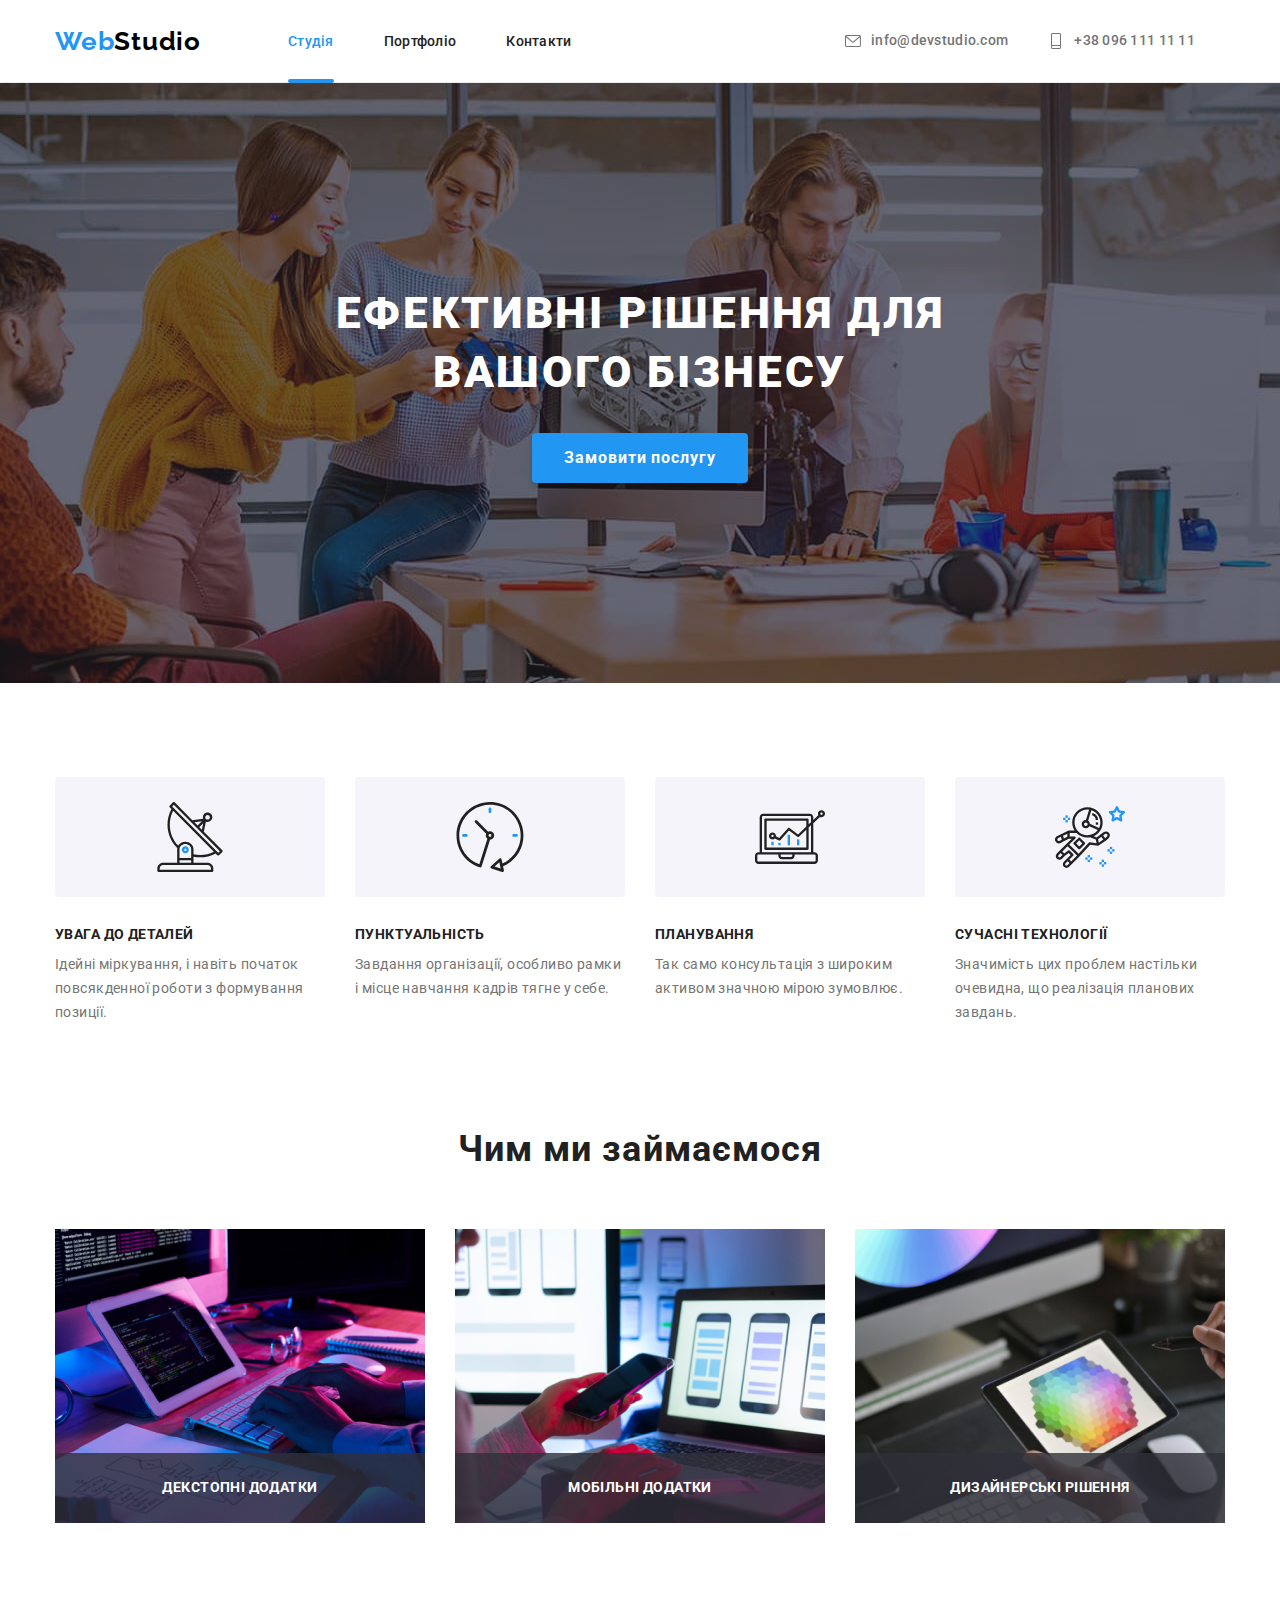
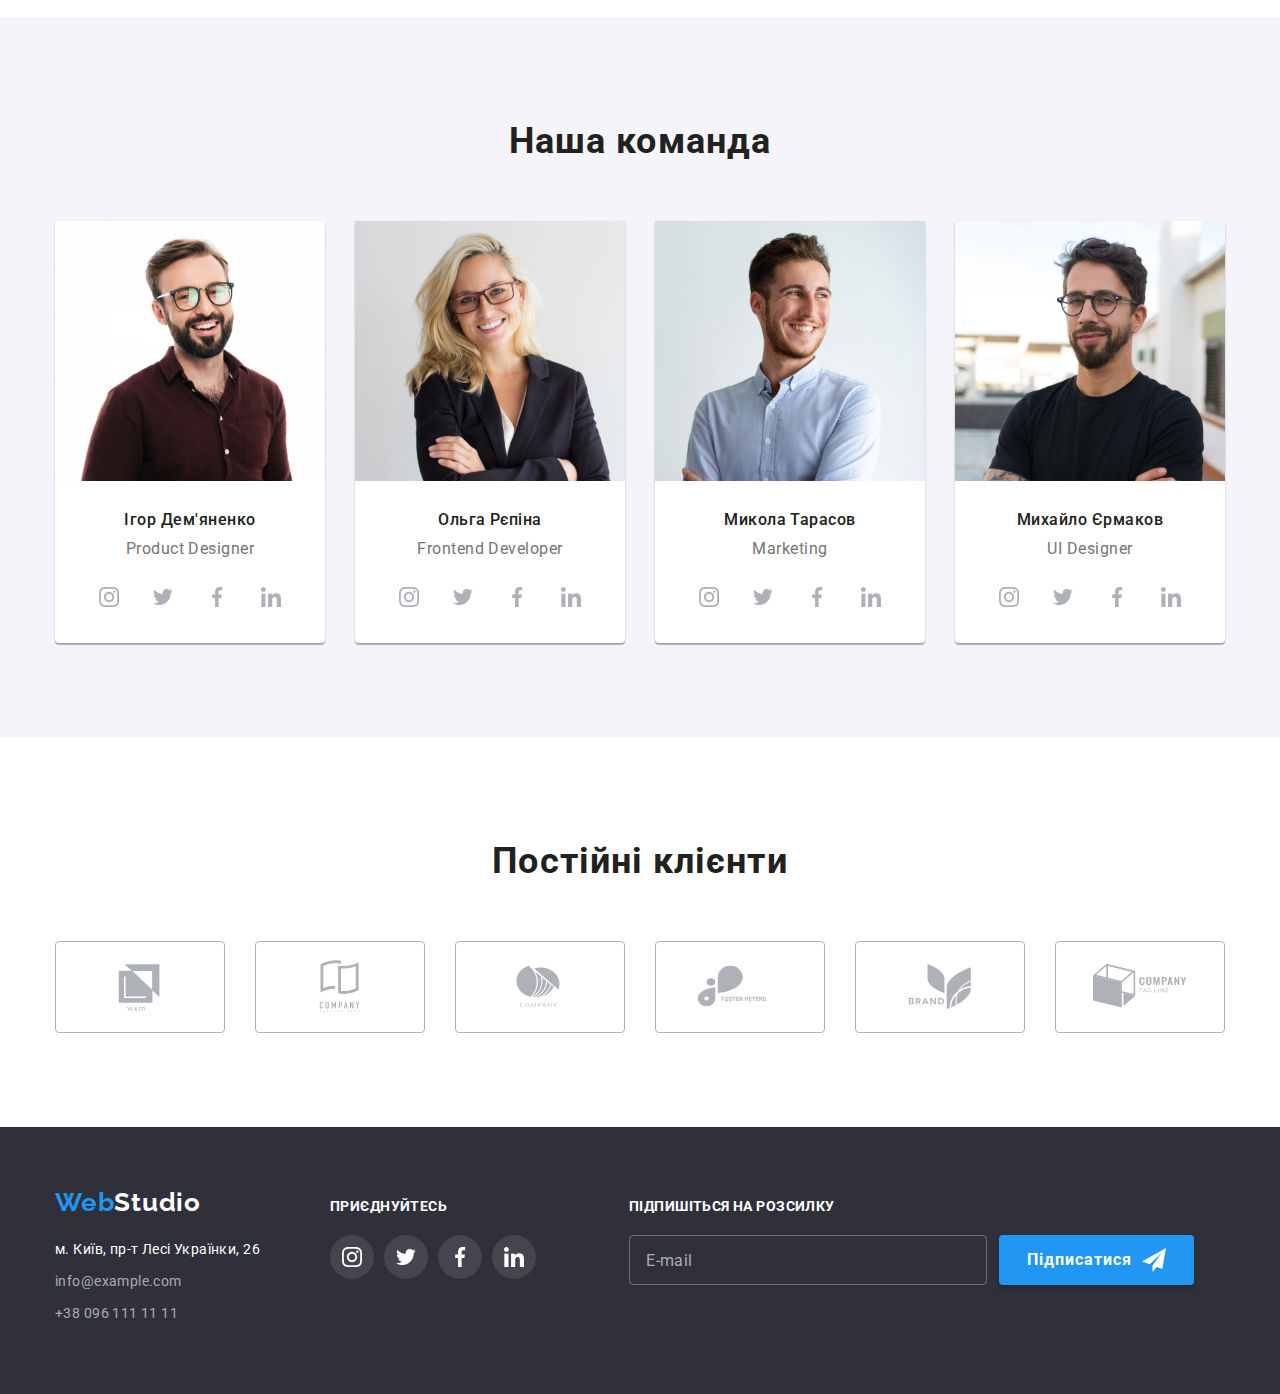
==== commit 669fe204: "adaptive header & footer" ====
--- a/index.html
+++ b/index.html
@@ -462,7 +462,7 @@
     <div class="container footer__container">
       <div>
         <a href="./index.html" class="logo">Web<span class="logo logo--white">Studio</span> </a>
-        <address>
+        <address class="address">
           <ul class="address-list">
             <li class="address-list__item">
               <a class="address-list__link" href="https://bit.ly/3pXMvUd" target="_blank" rel="noopener noreferrer">м. Київ, пр-т Лесі
--- a/css/main.min.css
+++ b/css/main.min.css
@@ -1 +1 @@
-.address-list,.products-grid,.filter,.partners-set,.media-set,.team-set,.picture-set,.card-set,.auth-navigation,.menu,.mob-media-list,.mob-auth,.mob-menu-list{list-style:none}.address-list__link,.products-grid__link,.partners-set__link,.auth-navigation__link,.menu__link,.mob-media-link,.mob-auth-link,.mob-menu-link,.logo{text-decoration:none}.visually-hidden{position:absolute;white-space:nowrap;width:1px;height:1px;overflow:hidden;border:0;padding:0;clip:rect(0 0 0 0);clip-path:inset(50%);margin:-1px}html{box-sizing:border-box}*,*::before,*::after{box-sizing:inherit}body{background-color:#fff;color:#212121;font-family:Roboto,sans-serif}h1,h2,h3,h4,p{margin-top:0;margin-bottom:0}ul,ol{margin-top:0;margin-bottom:0;padding-left:0}img{display:block;width:100%;max-width:100%;height:auto}.container{padding-right:15px;padding-left:15px;margin:0 auto}@media screen and (min-width: 480px){.container{width:480px}}@media screen and (min-width: 768px){.container{width:768px}}@media screen and (min-width: 1200px){.container{width:1200px}}.section{padding-top:60px;padding-bottom:60px}@media screen and (min-width: 1200px){.section{padding-top:94px;padding-bottom:94px}}.section__title{margin-bottom:30px;font-size:28px;line-height:1.18;text-align:center;letter-spacing:.03em}@media screen and (min-width: 1200px){.section__title{margin-bottom:50px;font-size:36px;line-height:1.67}}.btn,.footer__button,.hero__btn,.registration-form__btn{font-weight:700;font-size:16px;line-height:1.88;letter-spacing:.06em;border-radius:4px;border:none;box-shadow:0px 4px 4px rgba(0,0,0,.15);color:#fff;background-color:#2196f3;cursor:pointer}.logo{font-family:"Raleway",sans-serif;font-weight:700;font-size:24px;line-height:1.19;letter-spacing:.03em;color:#2196f3;padding-top:16px;padding-bottom:16px}.logo--dark{color:#000}.logo--white{color:#fff}.backdrop{position:fixed;top:0;left:0;width:100%;height:100%;background-color:rgba(0,0,0,.2);opacity:1;transition:opacity 500ms cubic-bezier(0.4, 0, 0.2, 1)}.backdrop.is-hidden{opacity:0;pointer-events:none}.backdrop.is-hidden .modal{transform:translate(-50%, -50%) scale(1.2)}.modal{position:absolute;top:50%;left:50%;width:450px;min-height:609px;padding:40px;background-color:#fff;box-shadow:0px 1px 3px rgba(0,0,0,.12),0px 1px 1px rgba(0,0,0,.14),0px 2px 1px rgba(0,0,0,.2);border-radius:4px;transform:translate(-50%, -50%) scale(1);transition:transform 250ms cubic-bezier(0.4, 0, 0.2, 1)}@media screen and (min-width: 1200px){.modal{width:528px;height:581px}}.modal__close-btn{position:absolute;top:8px;right:8px;display:flex;align-items:center;justify-content:center;width:30px;height:30px;background-color:#fff;border:1px solid rgba(0,0,0,.1);border-radius:50%;cursor:pointer;transition:fill 250ms cubic-bezier(0.4, 0, 0.2, 1)}.modal__close-btn:hover,.modal__close-btn:focus{fill:#2196f3}.modal__title{margin-bottom:12px;font-weight:700;font-size:20px;line-height:1.5;text-align:center;letter-spacing:.03em}@media screen and (min-width: 1200px){.modal__title{line-height:1.15}}.registration-form__item{margin-bottom:10px;display:flex;flex-direction:column}.registration-form__name{margin-bottom:4px;font-size:12px;line-height:1.67;letter-spacing:.01em;color:#757575}.registration-form__input-area{position:relative}.registration-form__input{padding:11px 42px;border:1px solid rgba(33,33,33,.2);font-size:12px;line-height:1.14;letter-spacing:.01em;color:#757575;border-radius:4px;width:100%;outline:none;transition:border-color 250ms cubic-bezier(0.4, 0, 0.2, 1)}.registration-form__input:focus{border-color:#2196f3}.registration-form__icon{position:absolute;left:24px;top:50%;transform:translate(-50%, -50%);transition:fill 250ms cubic-bezier(0.4, 0, 0.2, 1)}.registration-form__input:focus+.registration-form__icon{fill:#2196f3}.registration-form__comment{width:100%;height:120px;padding:12px 16px;resize:none;border:1px solid rgba(33,33,33,.2);font-size:12px;line-height:1.14;letter-spacing:.01em;color:#757575;border-radius:4px;outline:none;transition:border-color 250ms cubic-bezier(0.4, 0, 0.2, 1)}.registration-form__comment::placeholder{font-size:12px;line-height:1.14;letter-spacing:.01em;color:#757575}.registration-form__comment:focus{border-color:#2196f3}.registration-form__policy{margin-top:20px;margin-bottom:30px;text-align:center}.registration-form__text{color:#757575;font-size:12px;line-height:1.1666666667;letter-spacing:.03em}.registration-form__text::before{position:relative;bottom:-3px;display:inline-block;content:"";width:16px;height:15px;margin-right:8px;border:2px solid #303030;border-radius:3px}.registration-form__checkbox:checked+.registration-form__text::before{border:none;background-color:#2196f3;background-image:url("../images/checked.svg");background-position:center;background-repeat:no-repeat;background-size:contain}.registration-form__link{color:#2196f3}.registration-form__btn{display:block;margin:0 auto;padding:10px 52px;min-width:200px}.mob-menu{position:fixed;top:0;left:0;width:100vw;height:100vh;padding:48px 48px;display:flex;flex-direction:column;justify-content:space-between;background-color:#fff}.menu__open{margin-left:auto;display:flex;align-items:center;justify-content:center;width:40px;height:40px;cursor:pointer;background-color:rgba(0,0,0,0);border:none}.menu-close{position:absolute;top:4px;right:4px;width:40px;height:40px;display:flex;align-items:center;justify-content:center;background-color:rgba(0,0,0,0);border:none;cursor:pointer;transition:fill 250ms cubic-bezier(0.4, 0, 0.2, 1)}.menu-close:hover,.menu-close:focus{fill:#2196f3}.mob-menu-item:not(:last-child){margin-bottom:32px}.mob-menu-link{font-weight:500;font-size:40px;line-height:1.175;letter-spacing:.02em;color:#212121;transition:color 250ms cubic-bezier(0.4, 0, 0.2, 1)}.mob-menu-link:hover,.mob-menu-link:focus{color:#2196f3}.mob-menu-link--current{color:#2196f3}.mob-auth{margin-bottom:64px}.mob-auth-item:not(:last-child){margin-bottom:32px}.mob-auth-link{font-weight:500;font-size:24px;line-height:1.1666666667;letter-spacing:.02em;color:#757575;transition:color 250ms cubic-bezier(0.4, 0, 0.2, 1)}.mob-auth-link:hover,.mob-auth-link:focus{color:#2196f3}.mob-auth-link--font{font-weight:500;font-size:34px;line-height:1.1764705882;color:#2196f3}.mob-media-list{display:flex;gap:10px}.mob-media-link{font-weight:500;font-size:18px;line-height:1.22;letter-spacing:.02em;color:#2196f3}.mob-media-item{padding-right:10px}.mob-media-item:not(:last-child){border-right:1px solid rgba(33,33,33,.2)}.is-hidden{opacity:0;pointer-events:none}.header{background-color:#fff;border:1px solid #ececec}.header__wrapper{display:flex;align-items:center}.header__navigation{display:flex}.menu{display:flex;margin-left:93px;gap:50px;display:none}.menu__item{position:relative}.menu__link{display:block;padding-top:32px;padding-bottom:32px;color:#212121;font-weight:500;font-size:14px;line-height:1.14;letter-spacing:.02em;transition:color 250ms cubic-bezier(0.4, 0, 0.2, 1)}.menu__link:hover,.menu__link:focus{color:#2196f3}.menu__link--current{color:#2196f3}.menu__link--current::after{position:absolute;top:100%;left:50%;transform:translate(-50%, -50%);display:block;content:"";height:4px;width:100%;background-color:#2196f3;border-radius:2px}.auth-navigation__icon{margin-right:10px;fill:currentColor}.auth-navigation{display:flex;margin-left:auto;gap:50px;display:none}.auth-navigation__link{display:flex;justify-content:center;align-items:center;padding-top:32px;padding-bottom:32px;color:#757575;font-weight:500;font-size:14px;line-height:1.14;letter-spacing:.02em;transition:color 250ms cubic-bezier(0.4, 0, 0.2, 1)}.auth-navigation__link:hover,.auth-navigation__link:focus{color:#2196f3}.hero{background-color:#2f303a;background-image:linear-gradient(to right, rgba(47, 48, 58, 0.4), rgba(47, 48, 58, 0.4)),url("../images/hero-background-image.jpg");background-size:cover;background-repeat:no-repeat;background-position:center;text-align:center;height:400px;display:flex;align-items:center}@media screen and (min-width: 1200px){.hero{height:600px}}.hero__title{margin-bottom:30px;margin-right:auto;margin-left:auto;max-width:360px;color:#fff;font-weight:900;font-size:26px;line-height:1.62;letter-spacing:.06em;text-transform:uppercase}@media screen and (min-width: 1200px){.hero__title{font-size:44px;line-height:1.36;max-width:696px}}.hero__btn{padding:10px 24px;min-width:200px;transition:background-color 250ms cubic-bezier(0.4, 0, 0.2, 1)}.hero__btn:hover,.hero__btn:focus{color:#2196f3;background-color:#fff}@media screen and (min-width: 1200px){.hero__btn{min-width:216px}}@media screen and (min-width: 768px){.card-set{display:flex;flex-wrap:wrap;margin:-15px}}@media screen and (min-width: 768px){.card-set__item{width:calc((100% - 60px)/2);margin:15px}}@media screen and (min-width: 1200px){.card-set__item{width:calc((100% - 120px)/4);margin:15px}}@media screen and (max-width: 767px){.card-set__item:not(:last-child){margin-bottom:30px}}.card-set__logo{margin-bottom:30px;display:flex;align-items:center;justify-content:center;height:120px;background-color:#f5f4fa;border-radius:4px}.card-set__title{margin-bottom:10px;text-align:center;font-size:14px;line-height:1.14;letter-spacing:.03em;text-transform:uppercase}@media screen and (min-width: 768px){.card-set__title{text-align:left}}.card-set__description{color:#757575;font-weight:400;font-size:14px;line-height:1.71;letter-spacing:.03em}.work-area{padding-top:0px}@media screen and (max-width: 1199px){.work-area{display:none}}.picture-set{display:flex;gap:30px}.picture-set__item{position:relative}.picture-set__descr{position:absolute;bottom:0;display:flex;align-items:center;justify-content:center;width:100%;height:70px;background-color:rgba(47,48,58,.8)}.picture-set__title{font-size:14px;line-height:1.14;letter-spacing:.03em;text-transform:uppercase;color:#fff}.staff{background-color:#f5f4fa}@media screen and (min-width: 768px){.team-set{display:flex;flex-wrap:wrap;margin:-15px}}.team-set__item{background-color:#fff;box-shadow:0px 1px 3px rgba(0,0,0,.12),0px 1px 1px rgba(0,0,0,.14),0px 2px 1px rgba(0,0,0,.2);border-radius:0px 0px 4px 4px}@media screen and (min-width: 768px){.team-set__item{margin:15px;width:calc((100% - 60px)/2)}}@media screen and (max-width: 767px){.team-set__item:not(:last-child){margin-bottom:30px}}@media screen and (min-width: 1200px){.team-set__item{margin:15px;width:calc((100% - 120px)/4)}}.team-set__container{padding-top:30px;padding-bottom:24px;text-align:center}.team-set__name{margin-bottom:10px;font-weight:500;font-size:16px;line-height:1.18;letter-spacing:.03em}.team-set__descr{color:#757575;font-size:16px;line-height:1.18;letter-spacing:.03em}.media-set{display:flex;gap:10px;justify-content:center;align-items:center;margin-top:16px}.media-set__link{display:flex;align-items:center;justify-content:center;width:44px;height:44px;fill:#afb1b8;border-radius:50%;transition:fill 250ms cubic-bezier(0.4, 0, 0.2, 1),background-color 250ms cubic-bezier(0.4, 0, 0.2, 1)}.media-set__link:hover,.media-set__link:focus{background-color:#2196f3;fill:#fff}.media-set__link--color{background-color:rgba(255,255,255,.1);fill:#fff}.media-set__link--color:hover,.media-set__link--color:focus{background-color:#2196f3}.media-set__icon{display:flex;justify-content:center;align-items:center}@media screen and (min-width: 480px){.partners-set{display:flex;flex-wrap:wrap;align-items:center;justify-content:center;margin:-15px}}.partners-set__item{width:calc((100% - 60px)/2);margin:15px}@media screen and (min-width: 768px){.partners-set__item{width:calc((100% - 90px)/3);margin:15px}}@media screen and (min-width: 1200px){.partners-set__item{width:calc((100% - 180px)/6);margin:15px}}.partners-set__link{display:flex;align-items:center;justify-content:center;height:92px;fill:#afb1b8;border:1px solid #afb1b8;border-radius:4px;transition:fill 250ms cubic-bezier(0.4, 0, 0.2, 1),border-color 250ms cubic-bezier(0.4, 0, 0.2, 1)}.partners-set__link:hover,.partners-set__link:focus{border-color:#2196f3;fill:#2196f3}.partners-set__logo{display:inline-flex;align-items:center;justify-content:center}.filter{display:flex;flex-wrap:wrap;gap:8px;margin-bottom:40px}.filter__btn{padding:6px 22px;background-color:#f5f4fa;font-weight:500;font-size:16px;line-height:1.62;letter-spacing:.03em;border-radius:4px;border:none;box-shadow:none;transition:color 250ms cubic-bezier(0.4, 0, 0.2, 1),background-color 250ms cubic-bezier(0.4, 0, 0.2, 1),box-shadow 250ms cubic-bezier(0.4, 0, 0.2, 1)}.filter__btn:hover,.filter__btn:focus{background-color:#2196f3;color:#fff;box-shadow:0px 3px 1px rgba(0,0,0,.1),0px 1px 2px rgba(0,0,0,.08),0px 2px 2px rgba(0,0,0,.12);cursor:pointer}@media screen and (min-width: 768px){.products-grid{display:flex;flex-wrap:wrap;margin:-15px}}.products-grid__link{display:flex;flex-direction:column}.products-grid__descr{padding:20px 24px;border:1px solid #eee;border-top:none;flex-grow:1}.products-grid__item{position:relative;box-shadow:none;transition:box-shadow 250ms cubic-bezier(0.4, 0, 0.2, 1)}@media screen and (min-width: 768px){.products-grid__item{margin:15px;width:calc((100% - 60px)/2)}}@media screen and (max-width: 767px){.products-grid__item:not(:last-child){margin-bottom:30px}}.products-grid__item:hover,.products-grid__item:focus{box-shadow:0px 1px 1px rgba(0,0,0,.12),0px 4px 4px rgba(0,0,0,.06),1px 4px 6px rgba(0,0,0,.16)}.products-grid__subtitle{margin-bottom:4px;color:#212121;font-size:18px;line-height:2;letter-spacing:.06em}.products-grid__text{color:#757575;font-weight:400;font-size:16px;line-height:1.88;letter-spacing:.03em}.products-grid__top-wrap{position:relative;overflow:hidden}.products-grid__top-text{position:absolute;top:0;left:0;transform:translateY(100%);transition:transform 250ms cubic-bezier(0.4, 0, 0.2, 1);padding:63px 24px;height:100%;font-size:18px;line-height:1.56;letter-spacing:.03em;color:#fff;background-color:rgba(33,150,243,.9)}.products-grid__item:hover .products-grid__top-text{transform:translateY(0)}.footer{padding-top:60px;padding-bottom:60px;background-color:#2f303a}@media screen and (max-width: 1199px){.footer{display:flex;flex-wrap:wrap;justify-content:center;text-align:center}}.footer__container{margin-left:auto;margin-right:auto}@media screen and (min-width: 768px){.footer__container{display:flex}}@media screen and (min-width: 768px)and (max-width: 1199px){.footer__container{flex-wrap:wrap;justify-content:center}}.address-list__item{margin-bottom:8px}.address-list__link{font-style:normal;font-size:14px;line-height:1.71;letter-spacing:.03em;color:#fff;transition:color 250ms cubic-bezier(0.4, 0, 0.2, 1)}.address-list__link:hover,.address-list__link:focus{color:#2196f3}.address-list__link--color{color:rgba(255,255,255,.6)}.media-set__link--color{fill:#fff;background-color:rgba(255,255,255,.1)}.footer__title{margin-top:60px;margin-bottom:20px;font-weight:700;font-size:14px;line-height:1.14;letter-spacing:.03em;text-transform:uppercase;color:#fff}@media screen and (min-width: 768px){.footer__title{margin-top:12px}}@media screen and (min-width: 1200px){.footer__title{margin-top:12px}}@media screen and (min-width: 768px){.footer__media-wrap{margin-top:0;margin-left:165px}}@media screen and (min-width: 1200px){.footer__media-wrap{margin-bottom:12px;margin-left:70px}}.footer__subscribe-title{margin-top:60px;margin-bottom:20px;font-weight:700;font-size:14px;line-height:1.14;letter-spacing:.03em;text-transform:uppercase;color:#fff}@media screen and (min-width: 1200px){.footer__subscribe-title{margin-top:12px}}@media screen and (min-width: 1200px){.footer__form{display:flex}}.footer__input-area{width:450px;height:50px;margin-right:12px;margin-bottom:20px;padding:15px 16px;border:none;border:1px solid rgba(255,255,255,.3);border-radius:4px;background-color:rgba(0,0,0,0);font-size:16px;line-height:1.25;display:flex;align-items:center;letter-spacing:.03em;justify-content:center;color:#fff}.footer__input-area::placeholder{color:rgba(255,255,255,.6)}.footer__input-area:focus{outline:1px solid rgba(255,255,255,.3)}@media screen and (min-width: 1200px){.footer__input-area{width:358px;height:50px;padding:15px 16px;margin-bottom:0px}}.footer__button{display:flex;align-items:center;text-align:center;margin:0 auto;padding:10px 28px;fill:#fff;transition:background-color 250ms cubic-bezier(0.4, 0, 0.2, 1),color 250ms cubic-bezier(0.4, 0, 0.2, 1),fill 250ms cubic-bezier(0.4, 0, 0.2, 1)}.footer__button:hover,.footer__button:focus{background-color:#fff;color:#2196f3;fill:#2196f3}.footer__icon{margin-left:10px}@media screen and (min-width: 1200px){.footer__subscribe-wrap{margin-left:93px}}/*# sourceMappingURL=main.min.css.map */+.address-list,.products-grid,.filter,.partners-set,.media-set,.team-set,.picture-set,.card-set,.auth-navigation,.menu,.mob-media-list,.mob-auth,.mob-menu-list{list-style:none}.address-list__link,.products-grid__link,.partners-set__link,.auth-navigation__link,.menu__link,.mob-media-link,.mob-auth-link,.mob-menu-link,.logo{text-decoration:none}.visually-hidden{position:absolute;white-space:nowrap;width:1px;height:1px;overflow:hidden;border:0;padding:0;clip:rect(0 0 0 0);clip-path:inset(50%);margin:-1px}html{box-sizing:border-box}*,*::before,*::after{box-sizing:inherit}body{background-color:#fff;color:#212121;font-family:Roboto,sans-serif}h1,h2,h3,h4,p{margin-top:0;margin-bottom:0}ul,ol{margin-top:0;margin-bottom:0;padding-left:0}img{display:block;width:100%;max-width:100%;height:auto}.container{padding-right:15px;padding-left:15px;margin:0 auto}@media screen and (min-width: 480px){.container{width:480px}}@media screen and (min-width: 768px){.container{width:768px}}@media screen and (min-width: 1200px){.container{width:1200px}}.section{padding-top:60px;padding-bottom:60px}@media screen and (min-width: 1200px){.section{padding-top:94px;padding-bottom:94px}}.section__title{margin-bottom:30px;font-size:28px;line-height:1.18;text-align:center;letter-spacing:.03em}@media screen and (min-width: 1200px){.section__title{margin-bottom:50px;font-size:36px;line-height:1.67}}.btn,.footer__button,.hero__btn,.registration-form__btn{font-weight:700;font-size:16px;line-height:1.88;letter-spacing:.06em;border-radius:4px;border:none;box-shadow:0px 4px 4px rgba(0,0,0,.15);color:#fff;background-color:#2196f3;cursor:pointer}.logo{font-family:"Raleway",sans-serif;font-weight:700;font-size:24px;line-height:1.19;letter-spacing:.03em;color:#2196f3;padding-top:16px;padding-bottom:16px}@media screen and (min-width: 1200px){.logo{font-size:26px;line-height:1.1923076923}}.logo--dark{color:#000}.logo--white{color:#fff}.backdrop{position:fixed;top:0;left:0;width:100%;height:100%;background-color:rgba(0,0,0,.2);opacity:1;transition:opacity 500ms cubic-bezier(0.4, 0, 0.2, 1)}.backdrop.is-hidden{opacity:0;pointer-events:none}.backdrop.is-hidden .modal{transform:translate(-50%, -50%) scale(1.2)}.modal{position:absolute;top:50%;left:50%;width:450px;min-height:609px;padding:40px;background-color:#fff;box-shadow:0px 1px 3px rgba(0,0,0,.12),0px 1px 1px rgba(0,0,0,.14),0px 2px 1px rgba(0,0,0,.2);border-radius:4px;transform:translate(-50%, -50%) scale(1);transition:transform 250ms cubic-bezier(0.4, 0, 0.2, 1)}@media screen and (min-width: 1200px){.modal{width:528px;height:581px}}.modal__close-btn{position:absolute;top:8px;right:8px;display:flex;align-items:center;justify-content:center;width:30px;height:30px;background-color:#fff;border:1px solid rgba(0,0,0,.1);border-radius:50%;cursor:pointer;transition:fill 250ms cubic-bezier(0.4, 0, 0.2, 1)}.modal__close-btn:hover,.modal__close-btn:focus{fill:#2196f3}.modal__title{margin-bottom:12px;font-weight:700;font-size:20px;line-height:1.5;text-align:center;letter-spacing:.03em}@media screen and (min-width: 1200px){.modal__title{line-height:1.15}}.registration-form__item{margin-bottom:10px;display:flex;flex-direction:column}.registration-form__name{margin-bottom:4px;font-size:12px;line-height:1.67;letter-spacing:.01em;color:#757575}.registration-form__input-area{position:relative}.registration-form__input{padding:11px 42px;border:1px solid rgba(33,33,33,.2);font-size:12px;line-height:1.14;letter-spacing:.01em;color:#757575;border-radius:4px;width:100%;outline:none;transition:border-color 250ms cubic-bezier(0.4, 0, 0.2, 1)}.registration-form__input:focus{border-color:#2196f3}.registration-form__icon{position:absolute;left:24px;top:50%;transform:translate(-50%, -50%);transition:fill 250ms cubic-bezier(0.4, 0, 0.2, 1)}.registration-form__input:focus+.registration-form__icon{fill:#2196f3}.registration-form__comment{width:100%;height:120px;padding:12px 16px;resize:none;border:1px solid rgba(33,33,33,.2);font-size:12px;line-height:1.14;letter-spacing:.01em;color:#757575;border-radius:4px;outline:none;transition:border-color 250ms cubic-bezier(0.4, 0, 0.2, 1)}.registration-form__comment::placeholder{font-size:12px;line-height:1.14;letter-spacing:.01em;color:#757575}.registration-form__comment:focus{border-color:#2196f3}.registration-form__policy{margin-top:20px;margin-bottom:30px;text-align:center}.registration-form__text{color:#757575;font-size:12px;line-height:1.1666666667;letter-spacing:.03em}.registration-form__text::before{position:relative;bottom:-3px;display:inline-block;content:"";width:16px;height:15px;margin-right:8px;border:2px solid #303030;border-radius:3px}.registration-form__checkbox:checked+.registration-form__text::before{border:none;background-color:#2196f3;background-image:url("../images/checked.svg");background-position:center;background-repeat:no-repeat;background-size:contain}.registration-form__link{color:#2196f3}.registration-form__btn{display:block;margin:0 auto;padding:10px 52px;min-width:200px}.mob-menu{position:fixed;top:0;left:0;width:100vw;height:100vh;padding:48px 48px;display:flex;flex-direction:column;justify-content:space-between;background-color:#fff}@media screen and (min-width: 768px){.mob-menu{display:none}}.menu__open{margin-left:auto;display:flex;align-items:center;justify-content:center;width:40px;height:40px;cursor:pointer;background-color:rgba(0,0,0,0);border:none}@media screen and (min-width: 768px){.menu__open{display:none}}.menu-close{position:absolute;top:4px;right:4px;width:40px;height:40px;display:flex;align-items:center;justify-content:center;background-color:rgba(0,0,0,0);border:none;cursor:pointer;transition:fill 250ms cubic-bezier(0.4, 0, 0.2, 1)}.menu-close:hover,.menu-close:focus{fill:#2196f3}.mob-menu-item:not(:last-child){margin-bottom:32px}.mob-menu-link{font-weight:500;font-size:40px;line-height:1.175;letter-spacing:.02em;color:#212121;transition:color 250ms cubic-bezier(0.4, 0, 0.2, 1)}.mob-menu-link:hover,.mob-menu-link:focus{color:#2196f3}.mob-menu-link--current{color:#2196f3}.mob-auth{margin-bottom:64px}.mob-auth-item:not(:last-child){margin-bottom:32px}.mob-auth-link{font-weight:500;font-size:24px;line-height:1.1666666667;letter-spacing:.02em;color:#757575;transition:color 250ms cubic-bezier(0.4, 0, 0.2, 1)}.mob-auth-link:hover,.mob-auth-link:focus{color:#2196f3}.mob-auth-link--font{font-weight:500;font-size:34px;line-height:1.1764705882;color:#2196f3}.mob-media-list{display:flex;gap:10px}.mob-media-link{font-weight:500;font-size:18px;line-height:1.22;letter-spacing:.02em;color:#2196f3}.mob-media-item{padding-right:10px}.mob-media-item:not(:last-child){border-right:1px solid rgba(33,33,33,.2)}.is-hidden{opacity:0;pointer-events:none}.header{background-color:#fff;border-bottom:1px solid #ececec}@media screen and (min-width: 768px){.header{display:flex;margin-left:auto;margin-right:auto}}@media screen and (min-width: 1200px){.header{display:flex}}.header__wrapper{display:flex;align-items:center;justify-content:center}@media screen and (max-width: 767px){.header__wrapper{height:60px}}.header__navigation{display:flex;align-items:center}.menu{display:none;margin-left:87px;padding-top:32px;padding-bottom:32px}@media screen and (min-width: 768px){.menu{display:flex}}.menu__item:not(:last-child){margin-right:50px}.menu__link{color:#212121;font-weight:500;font-size:14px;line-height:1.14;letter-spacing:.02em;transition:color 250ms cubic-bezier(0.4, 0, 0.2, 1)}.menu__link:hover,.menu__link:focus{color:#2196f3}.menu__link--current{color:#2196f3;position:relative}.menu__link--current::after{position:absolute;top:46px;left:0;display:block;content:"";height:4px;width:100%;background-color:#2196f3;border-radius:2px}.auth-navigation__icon{margin-right:10px;fill:currentColor}.auth-navigation{display:none}@media screen and (min-width: 768px){.auth-navigation{margin-left:auto;display:flex;flex-direction:column;justify-content:center;gap:10px}}@media screen and (min-width: 1200px){.auth-navigation{flex-direction:row;align-items:center}}.auth-navigation__link{display:flex;align-items:center;color:#757575;font-weight:500;font-size:14px;line-height:1.14;letter-spacing:.02em;transition:color 250ms cubic-bezier(0.4, 0, 0.2, 1)}.auth-navigation__link:hover,.auth-navigation__link:focus{color:#2196f3}@media screen and (min-width: 1200px){.auth-navigation__link{margin-right:30px;justify-content:center}}.hero{background-color:#2f303a;background-image:linear-gradient(to right, rgba(47, 48, 58, 0.4), rgba(47, 48, 58, 0.4)),url("../images/hero-background-image.jpg");background-size:cover;background-repeat:no-repeat;background-position:center;text-align:center;height:400px;display:flex;align-items:center}@media screen and (min-width: 1200px){.hero{height:600px}}.hero__title{margin-bottom:30px;margin-right:auto;margin-left:auto;max-width:360px;color:#fff;font-weight:900;font-size:26px;line-height:1.62;letter-spacing:.06em;text-transform:uppercase}@media screen and (min-width: 1200px){.hero__title{font-size:44px;line-height:1.36;max-width:696px}}.hero__btn{padding:10px 24px;min-width:200px;transition:background-color 250ms cubic-bezier(0.4, 0, 0.2, 1)}.hero__btn:hover,.hero__btn:focus{color:#2196f3;background-color:#fff}@media screen and (min-width: 1200px){.hero__btn{min-width:216px}}@media screen and (min-width: 768px){.card-set{display:flex;flex-wrap:wrap;margin:-15px}}@media screen and (min-width: 768px){.card-set__item{width:calc((100% - 60px)/2);margin:15px}}@media screen and (min-width: 1200px){.card-set__item{width:calc((100% - 120px)/4);margin:15px}}@media screen and (max-width: 767px){.card-set__item:not(:last-child){margin-bottom:30px}}.card-set__logo{margin-bottom:30px;display:flex;align-items:center;justify-content:center;height:120px;background-color:#f5f4fa;border-radius:4px}.card-set__title{margin-bottom:10px;text-align:center;font-size:14px;line-height:1.14;letter-spacing:.03em;text-transform:uppercase}@media screen and (min-width: 768px){.card-set__title{text-align:left}}.card-set__description{color:#757575;font-weight:400;font-size:14px;line-height:1.71;letter-spacing:.03em}.work-area{padding-top:0px}@media screen and (max-width: 1199px){.work-area{display:none}}.picture-set{display:flex;gap:30px}.picture-set__item{position:relative}.picture-set__descr{position:absolute;bottom:0;display:flex;align-items:center;justify-content:center;width:100%;height:70px;background-color:rgba(47,48,58,.8)}.picture-set__title{font-size:14px;line-height:1.14;letter-spacing:.03em;text-transform:uppercase;color:#fff}.staff{background-color:#f5f4fa}@media screen and (min-width: 768px){.team-set{display:flex;flex-wrap:wrap;margin:-15px}}.team-set__item{background-color:#fff;box-shadow:0px 1px 3px rgba(0,0,0,.12),0px 1px 1px rgba(0,0,0,.14),0px 2px 1px rgba(0,0,0,.2);border-radius:0px 0px 4px 4px}@media screen and (min-width: 768px){.team-set__item{margin:15px;width:calc((100% - 60px)/2)}}@media screen and (max-width: 767px){.team-set__item:not(:last-child){margin-bottom:30px}}@media screen and (min-width: 1200px){.team-set__item{margin:15px;width:calc((100% - 120px)/4)}}.team-set__container{padding-top:30px;padding-bottom:24px;text-align:center}.team-set__name{margin-bottom:10px;font-weight:500;font-size:16px;line-height:1.18;letter-spacing:.03em}.team-set__descr{color:#757575;font-size:16px;line-height:1.18;letter-spacing:.03em}.media-set{display:flex;gap:10px;justify-content:center;align-items:center;margin-top:16px}.media-set__link{display:flex;align-items:center;justify-content:center;width:44px;height:44px;fill:#afb1b8;border-radius:50%;transition:fill 250ms cubic-bezier(0.4, 0, 0.2, 1),background-color 250ms cubic-bezier(0.4, 0, 0.2, 1)}.media-set__link:hover,.media-set__link:focus{background-color:#2196f3;fill:#fff}.media-set__link--color{background-color:rgba(255,255,255,.1);fill:#fff}.media-set__link--color:hover,.media-set__link--color:focus{background-color:#2196f3}.media-set__icon{display:flex;justify-content:center;align-items:center}@media screen and (min-width: 480px){.partners-set{display:flex;flex-wrap:wrap;align-items:center;justify-content:center;margin:-15px}}.partners-set__item{width:calc((100% - 60px)/2);margin:15px}@media screen and (min-width: 768px){.partners-set__item{width:calc((100% - 90px)/3);margin:15px}}@media screen and (min-width: 1200px){.partners-set__item{width:calc((100% - 180px)/6);margin:15px}}.partners-set__link{display:flex;align-items:center;justify-content:center;height:92px;fill:#afb1b8;border:1px solid #afb1b8;border-radius:4px;transition:fill 250ms cubic-bezier(0.4, 0, 0.2, 1),border-color 250ms cubic-bezier(0.4, 0, 0.2, 1)}.partners-set__link:hover,.partners-set__link:focus{border-color:#2196f3;fill:#2196f3}.partners-set__logo{display:inline-flex;align-items:center;justify-content:center}.filter{display:flex;flex-wrap:wrap;gap:8px;margin-bottom:40px}.filter__btn{padding:6px 22px;background-color:#f5f4fa;font-weight:500;font-size:16px;line-height:1.62;letter-spacing:.03em;border-radius:4px;border:none;box-shadow:none;transition:color 250ms cubic-bezier(0.4, 0, 0.2, 1),background-color 250ms cubic-bezier(0.4, 0, 0.2, 1),box-shadow 250ms cubic-bezier(0.4, 0, 0.2, 1)}.filter__btn:hover,.filter__btn:focus{background-color:#2196f3;color:#fff;box-shadow:0px 3px 1px rgba(0,0,0,.1),0px 1px 2px rgba(0,0,0,.08),0px 2px 2px rgba(0,0,0,.12);cursor:pointer}@media screen and (min-width: 768px){.products-grid{display:flex;flex-wrap:wrap;margin:-15px}}.products-grid__link{display:flex;flex-direction:column}.products-grid__descr{padding:20px 24px;border:1px solid #eee;border-top:none;flex-grow:1}.products-grid__item{position:relative;box-shadow:none;transition:box-shadow 250ms cubic-bezier(0.4, 0, 0.2, 1)}@media screen and (min-width: 768px){.products-grid__item{margin:15px;width:calc((100% - 60px)/2)}}@media screen and (max-width: 767px){.products-grid__item:not(:last-child){margin-bottom:30px}}.products-grid__item:hover,.products-grid__item:focus{box-shadow:0px 1px 1px rgba(0,0,0,.12),0px 4px 4px rgba(0,0,0,.06),1px 4px 6px rgba(0,0,0,.16)}.products-grid__subtitle{margin-bottom:4px;color:#212121;font-size:18px;line-height:2;letter-spacing:.06em}.products-grid__text{color:#757575;font-weight:400;font-size:16px;line-height:1.88;letter-spacing:.03em}.products-grid__top-wrap{position:relative;overflow:hidden}.products-grid__top-text{position:absolute;top:0;left:0;transform:translateY(100%);transition:transform 250ms cubic-bezier(0.4, 0, 0.2, 1);padding:63px 24px;height:100%;font-size:18px;line-height:1.56;letter-spacing:.03em;color:#fff;background-color:rgba(33,150,243,.9)}.products-grid__item:hover .products-grid__top-text{transform:translateY(0)}.footer{padding-top:60px;padding-bottom:60px;background-color:#2f303a}@media screen and (max-width: 1199px){.footer{display:flex;flex-wrap:wrap;justify-content:center;text-align:center}}.footer__container{margin-left:auto;margin-right:auto}@media screen and (min-width: 768px){.footer__container{display:flex}}@media screen and (min-width: 768px)and (max-width: 1199px){.footer__container{flex-wrap:wrap;justify-content:center}}.address{margin-top:20px}.address-list__item{margin-bottom:8px}.address-list__link{font-style:normal;font-size:14px;line-height:1.71;letter-spacing:.03em;color:#fff;transition:color 250ms cubic-bezier(0.4, 0, 0.2, 1)}.address-list__link:hover,.address-list__link:focus{color:#2196f3}.address-list__link--color{color:rgba(255,255,255,.6)}.media-set__link--color{fill:#fff;background-color:rgba(255,255,255,.1)}.footer__title{margin-top:60px;margin-bottom:20px;font-weight:700;font-size:14px;line-height:1.14;letter-spacing:.03em;text-transform:uppercase;color:#fff}@media screen and (min-width: 768px){.footer__title{margin-top:12px}}@media screen and (min-width: 1200px){.footer__title{margin-top:12px}}@media screen and (min-width: 768px){.footer__media-wrap{margin-top:0;margin-left:165px}}@media screen and (min-width: 1200px){.footer__media-wrap{margin-bottom:12px;margin-left:70px}}.footer__subscribe-title{margin-top:60px;margin-bottom:20px;font-weight:700;font-size:14px;line-height:1.14;letter-spacing:.03em;text-transform:uppercase;color:#fff}@media screen and (min-width: 1200px){.footer__subscribe-title{margin-top:12px}}@media screen and (min-width: 1200px){.footer__form{display:flex}}.footer__input-area{width:450px;height:50px;margin-right:12px;margin-bottom:20px;padding:15px 16px;border:none;border:1px solid rgba(255,255,255,.3);border-radius:4px;background-color:rgba(0,0,0,0);font-size:16px;line-height:1.25;display:flex;align-items:center;letter-spacing:.03em;justify-content:center;color:#fff}.footer__input-area::placeholder{color:rgba(255,255,255,.6)}.footer__input-area:focus{outline:1px solid rgba(255,255,255,.3)}@media screen and (min-width: 1200px){.footer__input-area{width:358px;height:50px;padding:15px 16px;margin-bottom:0px}}.footer__button{display:flex;align-items:center;text-align:center;margin:0 auto;padding:10px 28px;fill:#fff;transition:background-color 250ms cubic-bezier(0.4, 0, 0.2, 1),color 250ms cubic-bezier(0.4, 0, 0.2, 1),fill 250ms cubic-bezier(0.4, 0, 0.2, 1)}.footer__button:hover,.footer__button:focus{background-color:#fff;color:#2196f3;fill:#2196f3}.footer__icon{margin-left:10px}@media screen and (min-width: 1200px){.footer__subscribe-wrap{margin-left:93px}}/*# sourceMappingURL=main.min.css.map */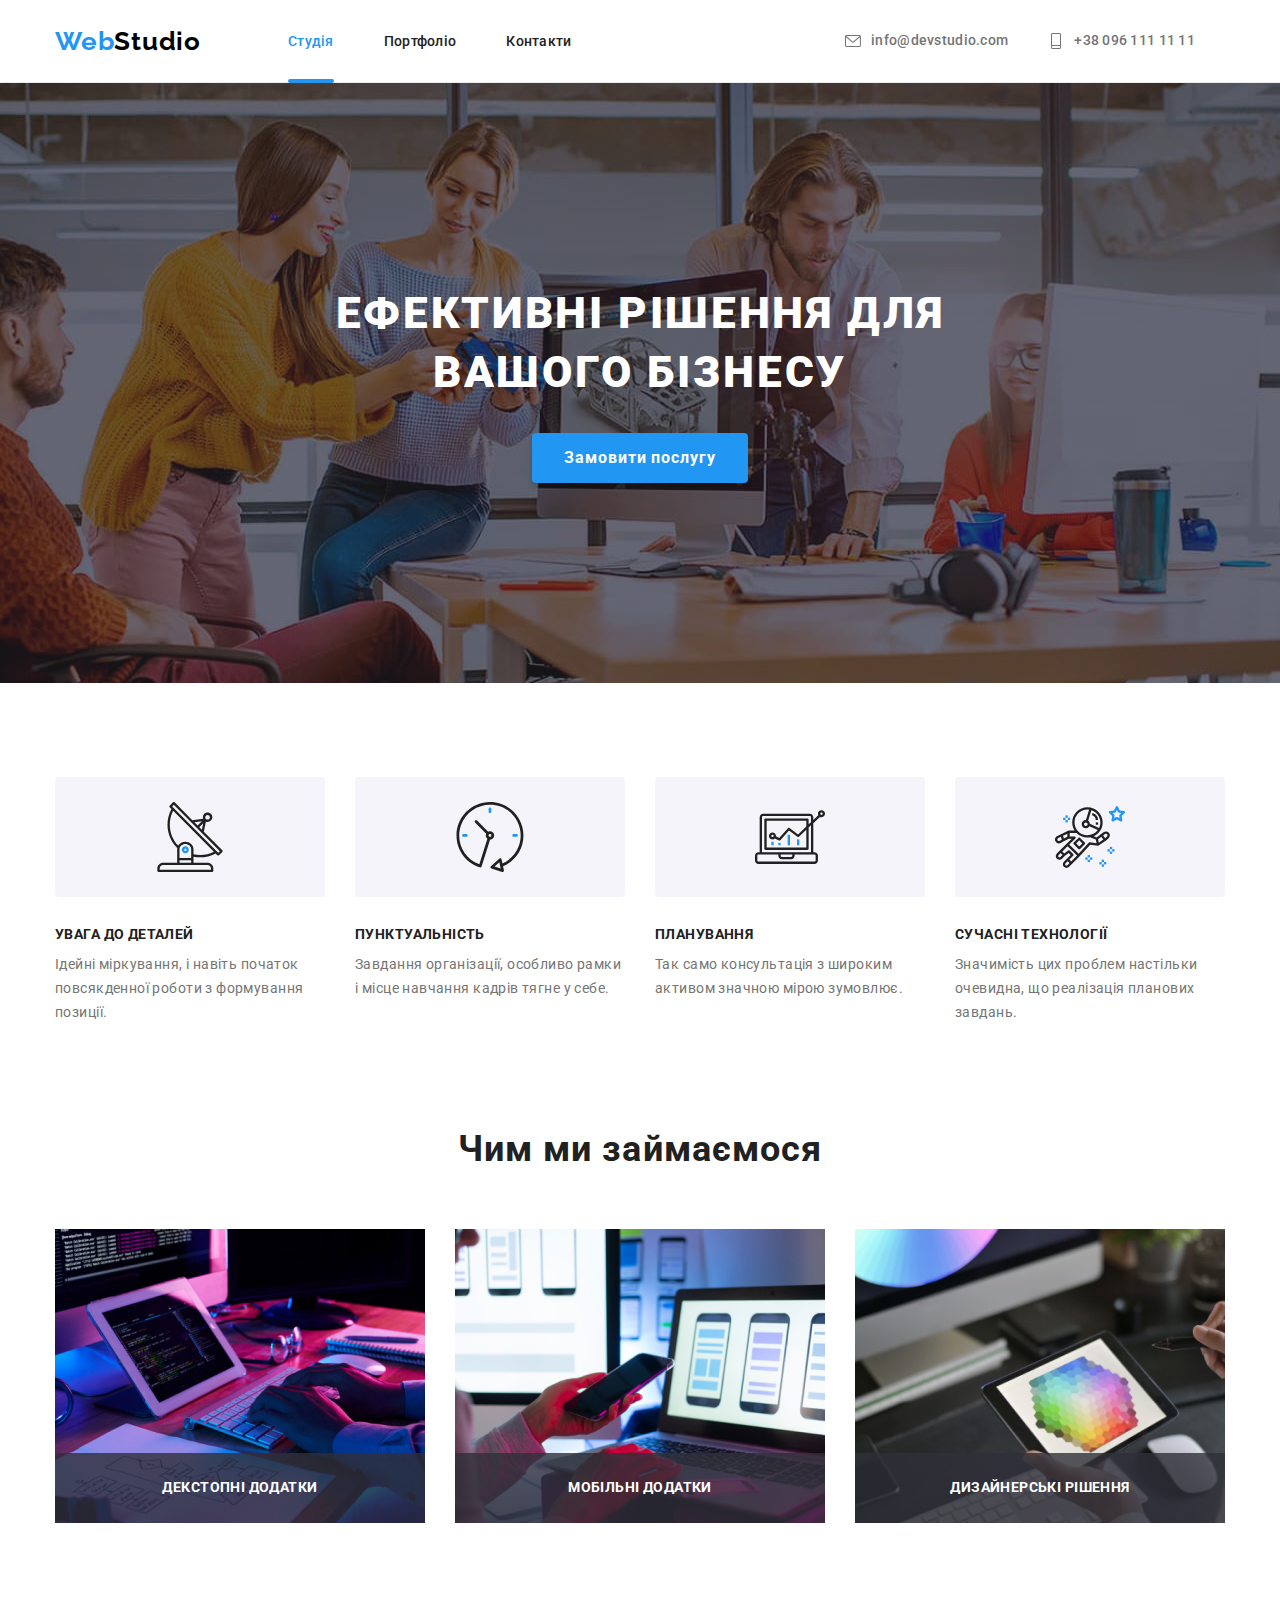
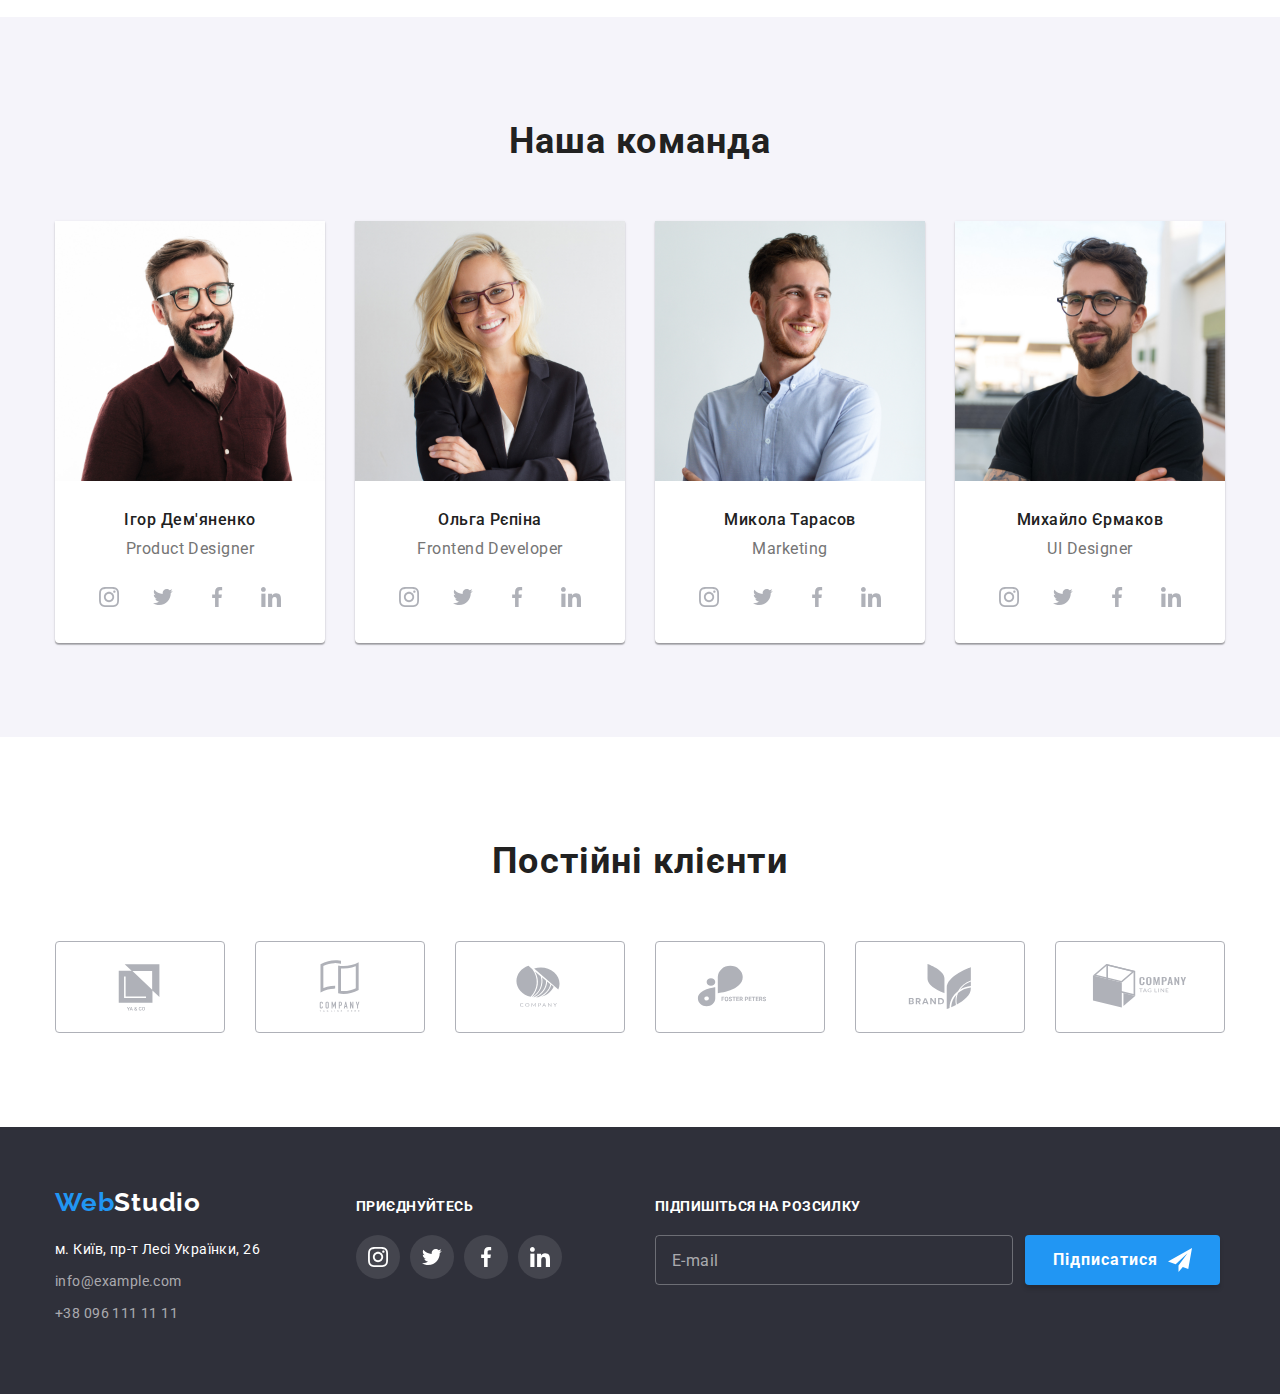
==== commit 2fee805a: "adaptive bg image" ====
--- a/index.html
+++ b/index.html
@@ -460,7 +460,7 @@
     <!--Підвал-->
     <footer class="footer">
     <div class="container footer__container">
-      <div>
+      <div class="footer__wrapper">
         <a href="./index.html" class="logo">Web<span class="logo logo--white">Studio</span> </a>
         <address class="address">
           <ul class="address-list">
@@ -526,9 +526,7 @@
     </div>
    
         <div class="footer__subscribe-wrap">
-          <div>
           <h2 class="footer__subscribe-title">Підпишіться на розсилку</h2>
-          </div>
         <form>
           <div class="footer__form">
             <label class="footer__name">
--- a/css/main.min.css
+++ b/css/main.min.css
@@ -1 +1 @@
-.address-list,.products-grid,.filter,.partners-set,.media-set,.team-set,.picture-set,.card-set,.auth-navigation,.menu,.mob-media-list,.mob-auth,.mob-menu-list{list-style:none}.address-list__link,.products-grid__link,.partners-set__link,.auth-navigation__link,.menu__link,.mob-media-link,.mob-auth-link,.mob-menu-link,.logo{text-decoration:none}.visually-hidden{position:absolute;white-space:nowrap;width:1px;height:1px;overflow:hidden;border:0;padding:0;clip:rect(0 0 0 0);clip-path:inset(50%);margin:-1px}html{box-sizing:border-box}*,*::before,*::after{box-sizing:inherit}body{background-color:#fff;color:#212121;font-family:Roboto,sans-serif}h1,h2,h3,h4,p{margin-top:0;margin-bottom:0}ul,ol{margin-top:0;margin-bottom:0;padding-left:0}img{display:block;width:100%;max-width:100%;height:auto}.container{padding-right:15px;padding-left:15px;margin:0 auto}@media screen and (min-width: 480px){.container{width:480px}}@media screen and (min-width: 768px){.container{width:768px}}@media screen and (min-width: 1200px){.container{width:1200px}}.section{padding-top:60px;padding-bottom:60px}@media screen and (min-width: 1200px){.section{padding-top:94px;padding-bottom:94px}}.section__title{margin-bottom:30px;font-size:28px;line-height:1.18;text-align:center;letter-spacing:.03em}@media screen and (min-width: 1200px){.section__title{margin-bottom:50px;font-size:36px;line-height:1.67}}.btn,.footer__button,.hero__btn,.registration-form__btn{font-weight:700;font-size:16px;line-height:1.88;letter-spacing:.06em;border-radius:4px;border:none;box-shadow:0px 4px 4px rgba(0,0,0,.15);color:#fff;background-color:#2196f3;cursor:pointer}.logo{font-family:"Raleway",sans-serif;font-weight:700;font-size:24px;line-height:1.19;letter-spacing:.03em;color:#2196f3;padding-top:16px;padding-bottom:16px}@media screen and (min-width: 1200px){.logo{font-size:26px;line-height:1.1923076923}}.logo--dark{color:#000}.logo--white{color:#fff}.backdrop{position:fixed;top:0;left:0;width:100%;height:100%;background-color:rgba(0,0,0,.2);opacity:1;transition:opacity 500ms cubic-bezier(0.4, 0, 0.2, 1)}.backdrop.is-hidden{opacity:0;pointer-events:none}.backdrop.is-hidden .modal{transform:translate(-50%, -50%) scale(1.2)}.modal{position:absolute;top:50%;left:50%;width:450px;min-height:609px;padding:40px;background-color:#fff;box-shadow:0px 1px 3px rgba(0,0,0,.12),0px 1px 1px rgba(0,0,0,.14),0px 2px 1px rgba(0,0,0,.2);border-radius:4px;transform:translate(-50%, -50%) scale(1);transition:transform 250ms cubic-bezier(0.4, 0, 0.2, 1)}@media screen and (min-width: 1200px){.modal{width:528px;height:581px}}.modal__close-btn{position:absolute;top:8px;right:8px;display:flex;align-items:center;justify-content:center;width:30px;height:30px;background-color:#fff;border:1px solid rgba(0,0,0,.1);border-radius:50%;cursor:pointer;transition:fill 250ms cubic-bezier(0.4, 0, 0.2, 1)}.modal__close-btn:hover,.modal__close-btn:focus{fill:#2196f3}.modal__title{margin-bottom:12px;font-weight:700;font-size:20px;line-height:1.5;text-align:center;letter-spacing:.03em}@media screen and (min-width: 1200px){.modal__title{line-height:1.15}}.registration-form__item{margin-bottom:10px;display:flex;flex-direction:column}.registration-form__name{margin-bottom:4px;font-size:12px;line-height:1.67;letter-spacing:.01em;color:#757575}.registration-form__input-area{position:relative}.registration-form__input{padding:11px 42px;border:1px solid rgba(33,33,33,.2);font-size:12px;line-height:1.14;letter-spacing:.01em;color:#757575;border-radius:4px;width:100%;outline:none;transition:border-color 250ms cubic-bezier(0.4, 0, 0.2, 1)}.registration-form__input:focus{border-color:#2196f3}.registration-form__icon{position:absolute;left:24px;top:50%;transform:translate(-50%, -50%);transition:fill 250ms cubic-bezier(0.4, 0, 0.2, 1)}.registration-form__input:focus+.registration-form__icon{fill:#2196f3}.registration-form__comment{width:100%;height:120px;padding:12px 16px;resize:none;border:1px solid rgba(33,33,33,.2);font-size:12px;line-height:1.14;letter-spacing:.01em;color:#757575;border-radius:4px;outline:none;transition:border-color 250ms cubic-bezier(0.4, 0, 0.2, 1)}.registration-form__comment::placeholder{font-size:12px;line-height:1.14;letter-spacing:.01em;color:#757575}.registration-form__comment:focus{border-color:#2196f3}.registration-form__policy{margin-top:20px;margin-bottom:30px;text-align:center}.registration-form__text{color:#757575;font-size:12px;line-height:1.1666666667;letter-spacing:.03em}.registration-form__text::before{position:relative;bottom:-3px;display:inline-block;content:"";width:16px;height:15px;margin-right:8px;border:2px solid #303030;border-radius:3px}.registration-form__checkbox:checked+.registration-form__text::before{border:none;background-color:#2196f3;background-image:url("../images/checked.svg");background-position:center;background-repeat:no-repeat;background-size:contain}.registration-form__link{color:#2196f3}.registration-form__btn{display:block;margin:0 auto;padding:10px 52px;min-width:200px}.mob-menu{position:fixed;top:0;left:0;width:100vw;height:100vh;padding:48px 48px;display:flex;flex-direction:column;justify-content:space-between;background-color:#fff}@media screen and (min-width: 768px){.mob-menu{display:none}}.menu__open{margin-left:auto;display:flex;align-items:center;justify-content:center;width:40px;height:40px;cursor:pointer;background-color:rgba(0,0,0,0);border:none}@media screen and (min-width: 768px){.menu__open{display:none}}.menu-close{position:absolute;top:4px;right:4px;width:40px;height:40px;display:flex;align-items:center;justify-content:center;background-color:rgba(0,0,0,0);border:none;cursor:pointer;transition:fill 250ms cubic-bezier(0.4, 0, 0.2, 1)}.menu-close:hover,.menu-close:focus{fill:#2196f3}.mob-menu-item:not(:last-child){margin-bottom:32px}.mob-menu-link{font-weight:500;font-size:40px;line-height:1.175;letter-spacing:.02em;color:#212121;transition:color 250ms cubic-bezier(0.4, 0, 0.2, 1)}.mob-menu-link:hover,.mob-menu-link:focus{color:#2196f3}.mob-menu-link--current{color:#2196f3}.mob-auth{margin-bottom:64px}.mob-auth-item:not(:last-child){margin-bottom:32px}.mob-auth-link{font-weight:500;font-size:24px;line-height:1.1666666667;letter-spacing:.02em;color:#757575;transition:color 250ms cubic-bezier(0.4, 0, 0.2, 1)}.mob-auth-link:hover,.mob-auth-link:focus{color:#2196f3}.mob-auth-link--font{font-weight:500;font-size:34px;line-height:1.1764705882;color:#2196f3}.mob-media-list{display:flex;gap:10px}.mob-media-link{font-weight:500;font-size:18px;line-height:1.22;letter-spacing:.02em;color:#2196f3}.mob-media-item{padding-right:10px}.mob-media-item:not(:last-child){border-right:1px solid rgba(33,33,33,.2)}.is-hidden{opacity:0;pointer-events:none}.header{background-color:#fff;border-bottom:1px solid #ececec}@media screen and (min-width: 768px){.header{display:flex;margin-left:auto;margin-right:auto}}@media screen and (min-width: 1200px){.header{display:flex}}.header__wrapper{display:flex;align-items:center;justify-content:center}@media screen and (max-width: 767px){.header__wrapper{height:60px}}.header__navigation{display:flex;align-items:center}.menu{display:none;margin-left:87px;padding-top:32px;padding-bottom:32px}@media screen and (min-width: 768px){.menu{display:flex}}.menu__item:not(:last-child){margin-right:50px}.menu__link{color:#212121;font-weight:500;font-size:14px;line-height:1.14;letter-spacing:.02em;transition:color 250ms cubic-bezier(0.4, 0, 0.2, 1)}.menu__link:hover,.menu__link:focus{color:#2196f3}.menu__link--current{color:#2196f3;position:relative}.menu__link--current::after{position:absolute;top:46px;left:0;display:block;content:"";height:4px;width:100%;background-color:#2196f3;border-radius:2px}.auth-navigation__icon{margin-right:10px;fill:currentColor}.auth-navigation{display:none}@media screen and (min-width: 768px){.auth-navigation{margin-left:auto;display:flex;flex-direction:column;justify-content:center;gap:10px}}@media screen and (min-width: 1200px){.auth-navigation{flex-direction:row;align-items:center}}.auth-navigation__link{display:flex;align-items:center;color:#757575;font-weight:500;font-size:14px;line-height:1.14;letter-spacing:.02em;transition:color 250ms cubic-bezier(0.4, 0, 0.2, 1)}.auth-navigation__link:hover,.auth-navigation__link:focus{color:#2196f3}@media screen and (min-width: 1200px){.auth-navigation__link{margin-right:30px;justify-content:center}}.hero{background-color:#2f303a;background-image:linear-gradient(to right, rgba(47, 48, 58, 0.4), rgba(47, 48, 58, 0.4)),url("../images/hero-background-image.jpg");background-size:cover;background-repeat:no-repeat;background-position:center;text-align:center;height:400px;display:flex;align-items:center}@media screen and (min-width: 1200px){.hero{height:600px}}.hero__title{margin-bottom:30px;margin-right:auto;margin-left:auto;max-width:360px;color:#fff;font-weight:900;font-size:26px;line-height:1.62;letter-spacing:.06em;text-transform:uppercase}@media screen and (min-width: 1200px){.hero__title{font-size:44px;line-height:1.36;max-width:696px}}.hero__btn{padding:10px 24px;min-width:200px;transition:background-color 250ms cubic-bezier(0.4, 0, 0.2, 1)}.hero__btn:hover,.hero__btn:focus{color:#2196f3;background-color:#fff}@media screen and (min-width: 1200px){.hero__btn{min-width:216px}}@media screen and (min-width: 768px){.card-set{display:flex;flex-wrap:wrap;margin:-15px}}@media screen and (min-width: 768px){.card-set__item{width:calc((100% - 60px)/2);margin:15px}}@media screen and (min-width: 1200px){.card-set__item{width:calc((100% - 120px)/4);margin:15px}}@media screen and (max-width: 767px){.card-set__item:not(:last-child){margin-bottom:30px}}.card-set__logo{margin-bottom:30px;display:flex;align-items:center;justify-content:center;height:120px;background-color:#f5f4fa;border-radius:4px}.card-set__title{margin-bottom:10px;text-align:center;font-size:14px;line-height:1.14;letter-spacing:.03em;text-transform:uppercase}@media screen and (min-width: 768px){.card-set__title{text-align:left}}.card-set__description{color:#757575;font-weight:400;font-size:14px;line-height:1.71;letter-spacing:.03em}.work-area{padding-top:0px}@media screen and (max-width: 1199px){.work-area{display:none}}.picture-set{display:flex;gap:30px}.picture-set__item{position:relative}.picture-set__descr{position:absolute;bottom:0;display:flex;align-items:center;justify-content:center;width:100%;height:70px;background-color:rgba(47,48,58,.8)}.picture-set__title{font-size:14px;line-height:1.14;letter-spacing:.03em;text-transform:uppercase;color:#fff}.staff{background-color:#f5f4fa}@media screen and (min-width: 768px){.team-set{display:flex;flex-wrap:wrap;margin:-15px}}.team-set__item{background-color:#fff;box-shadow:0px 1px 3px rgba(0,0,0,.12),0px 1px 1px rgba(0,0,0,.14),0px 2px 1px rgba(0,0,0,.2);border-radius:0px 0px 4px 4px}@media screen and (min-width: 768px){.team-set__item{margin:15px;width:calc((100% - 60px)/2)}}@media screen and (max-width: 767px){.team-set__item:not(:last-child){margin-bottom:30px}}@media screen and (min-width: 1200px){.team-set__item{margin:15px;width:calc((100% - 120px)/4)}}.team-set__container{padding-top:30px;padding-bottom:24px;text-align:center}.team-set__name{margin-bottom:10px;font-weight:500;font-size:16px;line-height:1.18;letter-spacing:.03em}.team-set__descr{color:#757575;font-size:16px;line-height:1.18;letter-spacing:.03em}.media-set{display:flex;gap:10px;justify-content:center;align-items:center;margin-top:16px}.media-set__link{display:flex;align-items:center;justify-content:center;width:44px;height:44px;fill:#afb1b8;border-radius:50%;transition:fill 250ms cubic-bezier(0.4, 0, 0.2, 1),background-color 250ms cubic-bezier(0.4, 0, 0.2, 1)}.media-set__link:hover,.media-set__link:focus{background-color:#2196f3;fill:#fff}.media-set__link--color{background-color:rgba(255,255,255,.1);fill:#fff}.media-set__link--color:hover,.media-set__link--color:focus{background-color:#2196f3}.media-set__icon{display:flex;justify-content:center;align-items:center}@media screen and (min-width: 480px){.partners-set{display:flex;flex-wrap:wrap;align-items:center;justify-content:center;margin:-15px}}.partners-set__item{width:calc((100% - 60px)/2);margin:15px}@media screen and (min-width: 768px){.partners-set__item{width:calc((100% - 90px)/3);margin:15px}}@media screen and (min-width: 1200px){.partners-set__item{width:calc((100% - 180px)/6);margin:15px}}.partners-set__link{display:flex;align-items:center;justify-content:center;height:92px;fill:#afb1b8;border:1px solid #afb1b8;border-radius:4px;transition:fill 250ms cubic-bezier(0.4, 0, 0.2, 1),border-color 250ms cubic-bezier(0.4, 0, 0.2, 1)}.partners-set__link:hover,.partners-set__link:focus{border-color:#2196f3;fill:#2196f3}.partners-set__logo{display:inline-flex;align-items:center;justify-content:center}.filter{display:flex;flex-wrap:wrap;gap:8px;margin-bottom:40px}.filter__btn{padding:6px 22px;background-color:#f5f4fa;font-weight:500;font-size:16px;line-height:1.62;letter-spacing:.03em;border-radius:4px;border:none;box-shadow:none;transition:color 250ms cubic-bezier(0.4, 0, 0.2, 1),background-color 250ms cubic-bezier(0.4, 0, 0.2, 1),box-shadow 250ms cubic-bezier(0.4, 0, 0.2, 1)}.filter__btn:hover,.filter__btn:focus{background-color:#2196f3;color:#fff;box-shadow:0px 3px 1px rgba(0,0,0,.1),0px 1px 2px rgba(0,0,0,.08),0px 2px 2px rgba(0,0,0,.12);cursor:pointer}@media screen and (min-width: 768px){.products-grid{display:flex;flex-wrap:wrap;margin:-15px}}.products-grid__link{display:flex;flex-direction:column}.products-grid__descr{padding:20px 24px;border:1px solid #eee;border-top:none;flex-grow:1}.products-grid__item{position:relative;box-shadow:none;transition:box-shadow 250ms cubic-bezier(0.4, 0, 0.2, 1)}@media screen and (min-width: 768px){.products-grid__item{margin:15px;width:calc((100% - 60px)/2)}}@media screen and (max-width: 767px){.products-grid__item:not(:last-child){margin-bottom:30px}}.products-grid__item:hover,.products-grid__item:focus{box-shadow:0px 1px 1px rgba(0,0,0,.12),0px 4px 4px rgba(0,0,0,.06),1px 4px 6px rgba(0,0,0,.16)}.products-grid__subtitle{margin-bottom:4px;color:#212121;font-size:18px;line-height:2;letter-spacing:.06em}.products-grid__text{color:#757575;font-weight:400;font-size:16px;line-height:1.88;letter-spacing:.03em}.products-grid__top-wrap{position:relative;overflow:hidden}.products-grid__top-text{position:absolute;top:0;left:0;transform:translateY(100%);transition:transform 250ms cubic-bezier(0.4, 0, 0.2, 1);padding:63px 24px;height:100%;font-size:18px;line-height:1.56;letter-spacing:.03em;color:#fff;background-color:rgba(33,150,243,.9)}.products-grid__item:hover .products-grid__top-text{transform:translateY(0)}.footer{padding-top:60px;padding-bottom:60px;background-color:#2f303a}@media screen and (max-width: 1199px){.footer{display:flex;flex-wrap:wrap;justify-content:center;text-align:center}}.footer__container{margin-left:auto;margin-right:auto}@media screen and (min-width: 768px){.footer__container{display:flex}}@media screen and (min-width: 768px)and (max-width: 1199px){.footer__container{flex-wrap:wrap;justify-content:center}}.address{margin-top:20px}.address-list__item{margin-bottom:8px}.address-list__link{font-style:normal;font-size:14px;line-height:1.71;letter-spacing:.03em;color:#fff;transition:color 250ms cubic-bezier(0.4, 0, 0.2, 1)}.address-list__link:hover,.address-list__link:focus{color:#2196f3}.address-list__link--color{color:rgba(255,255,255,.6)}.media-set__link--color{fill:#fff;background-color:rgba(255,255,255,.1)}.footer__title{margin-top:60px;margin-bottom:20px;font-weight:700;font-size:14px;line-height:1.14;letter-spacing:.03em;text-transform:uppercase;color:#fff}@media screen and (min-width: 768px){.footer__title{margin-top:12px}}@media screen and (min-width: 1200px){.footer__title{margin-top:12px}}@media screen and (min-width: 768px){.footer__media-wrap{margin-top:0;margin-left:165px}}@media screen and (min-width: 1200px){.footer__media-wrap{margin-bottom:12px;margin-left:70px}}.footer__subscribe-title{margin-top:60px;margin-bottom:20px;font-weight:700;font-size:14px;line-height:1.14;letter-spacing:.03em;text-transform:uppercase;color:#fff}@media screen and (min-width: 1200px){.footer__subscribe-title{margin-top:12px}}@media screen and (min-width: 1200px){.footer__form{display:flex}}.footer__input-area{width:450px;height:50px;margin-right:12px;margin-bottom:20px;padding:15px 16px;border:none;border:1px solid rgba(255,255,255,.3);border-radius:4px;background-color:rgba(0,0,0,0);font-size:16px;line-height:1.25;display:flex;align-items:center;letter-spacing:.03em;justify-content:center;color:#fff}.footer__input-area::placeholder{color:rgba(255,255,255,.6)}.footer__input-area:focus{outline:1px solid rgba(255,255,255,.3)}@media screen and (min-width: 1200px){.footer__input-area{width:358px;height:50px;padding:15px 16px;margin-bottom:0px}}.footer__button{display:flex;align-items:center;text-align:center;margin:0 auto;padding:10px 28px;fill:#fff;transition:background-color 250ms cubic-bezier(0.4, 0, 0.2, 1),color 250ms cubic-bezier(0.4, 0, 0.2, 1),fill 250ms cubic-bezier(0.4, 0, 0.2, 1)}.footer__button:hover,.footer__button:focus{background-color:#fff;color:#2196f3;fill:#2196f3}.footer__icon{margin-left:10px}@media screen and (min-width: 1200px){.footer__subscribe-wrap{margin-left:93px}}/*# sourceMappingURL=main.min.css.map */+.address-list,.products-grid,.filter,.partners-set,.media-set,.team-set,.picture-set,.card-set,.auth-navigation,.menu,.mob-media-list,.mob-auth,.mob-menu-list{list-style:none}.address-list__link,.products-grid__link,.partners-set__link,.auth-navigation__link,.menu__link,.mob-media-link,.mob-auth-link,.mob-menu-link,.logo{text-decoration:none}.visually-hidden{position:absolute;white-space:nowrap;width:1px;height:1px;overflow:hidden;border:0;padding:0;clip:rect(0 0 0 0);clip-path:inset(50%);margin:-1px}html{box-sizing:border-box}*,*::before,*::after{box-sizing:inherit}body{background-color:#fff;color:#212121;font-family:Roboto,sans-serif}h1,h2,h3,h4,p{margin-top:0;margin-bottom:0}ul,ol{margin-top:0;margin-bottom:0;padding-left:0}img{display:block;width:100%;max-width:100%;height:auto}.container{padding-right:15px;padding-left:15px;margin:0 auto}@media screen and (min-width: 480px){.container{width:480px}}@media screen and (min-width: 768px){.container{width:768px}}@media screen and (min-width: 1200px){.container{width:1200px}}.section{padding-top:60px;padding-bottom:60px}@media screen and (min-width: 1200px){.section{padding-top:94px;padding-bottom:94px}}.section__title{margin-bottom:30px;font-size:28px;line-height:1.18;text-align:center;letter-spacing:.03em}@media screen and (min-width: 1200px){.section__title{margin-bottom:50px;font-size:36px;line-height:1.67}}.btn,.footer__button,.hero__btn,.registration-form__btn{font-weight:700;font-size:16px;line-height:1.88;letter-spacing:.06em;border-radius:4px;border:none;box-shadow:0px 4px 4px rgba(0,0,0,.15);color:#fff;background-color:#2196f3;cursor:pointer}.logo{font-family:"Raleway",sans-serif;font-weight:700;font-size:24px;line-height:1.19;letter-spacing:.03em;color:#2196f3;padding-top:16px;padding-bottom:16px}@media screen and (min-width: 1200px){.logo{font-size:26px;line-height:1.1923076923}}.logo--dark{color:#000}.logo--white{color:#fff}.backdrop{position:fixed;top:0;left:0;width:100%;height:100%;background-color:rgba(0,0,0,.2);opacity:1;transition:opacity 500ms cubic-bezier(0.4, 0, 0.2, 1)}.backdrop.is-hidden{opacity:0;pointer-events:none}.backdrop.is-hidden .modal{transform:translate(-50%, -50%) scale(1.2)}.modal{position:absolute;top:50%;left:50%;width:450px;min-height:609px;padding:40px;background-color:#fff;box-shadow:0px 1px 3px rgba(0,0,0,.12),0px 1px 1px rgba(0,0,0,.14),0px 2px 1px rgba(0,0,0,.2);border-radius:4px;transform:translate(-50%, -50%) scale(1);transition:transform 250ms cubic-bezier(0.4, 0, 0.2, 1)}@media screen and (min-width: 1200px){.modal{width:528px;height:581px}}.modal__close-btn{position:absolute;top:8px;right:8px;display:flex;align-items:center;justify-content:center;width:30px;height:30px;background-color:#fff;border:1px solid rgba(0,0,0,.1);border-radius:50%;cursor:pointer;transition:fill 250ms cubic-bezier(0.4, 0, 0.2, 1)}.modal__close-btn:hover,.modal__close-btn:focus{fill:#2196f3}.modal__title{margin-bottom:12px;font-weight:700;font-size:20px;line-height:1.5;text-align:center;letter-spacing:.03em}@media screen and (min-width: 1200px){.modal__title{line-height:1.15}}.registration-form__item{margin-bottom:10px;display:flex;flex-direction:column}.registration-form__name{margin-bottom:4px;font-size:12px;line-height:1.67;letter-spacing:.01em;color:#757575}.registration-form__input-area{position:relative}.registration-form__input{padding:11px 42px;border:1px solid rgba(33,33,33,.2);font-size:12px;line-height:1.14;letter-spacing:.01em;color:#757575;border-radius:4px;width:100%;outline:none;transition:border-color 250ms cubic-bezier(0.4, 0, 0.2, 1)}.registration-form__input:focus{border-color:#2196f3}.registration-form__icon{position:absolute;left:24px;top:50%;transform:translate(-50%, -50%);transition:fill 250ms cubic-bezier(0.4, 0, 0.2, 1)}.registration-form__input:focus+.registration-form__icon{fill:#2196f3}.registration-form__comment{width:100%;height:120px;padding:12px 16px;resize:none;border:1px solid rgba(33,33,33,.2);font-size:12px;line-height:1.14;letter-spacing:.01em;color:#757575;border-radius:4px;outline:none;transition:border-color 250ms cubic-bezier(0.4, 0, 0.2, 1)}.registration-form__comment::placeholder{font-size:14px;line-height:1.1428571429;letter-spacing:.01em;color:#757575}@media screen and (min-width: 1200px){.registration-form__comment::placeholder{font-size:12px;line-height:1.1666666667}}.registration-form__comment:focus{border-color:#2196f3}.registration-form__policy{margin-top:20px;margin-bottom:30px;text-align:center}.registration-form__text{color:#757575;font-size:12px;line-height:1.1666666667;letter-spacing:.03em}.registration-form__text::before{position:relative;bottom:-3px;display:inline-block;content:"";width:16px;height:15px;margin-right:8px;border:2px solid #303030;border-radius:3px}@media screen and (min-width: 1200px){.registration-form__text{font-size:14px;line-height:1.7142857143}}.registration-form__checkbox:checked+.registration-form__text::before{border:none;background-color:#2196f3;background-image:url("../images/checked.svg");background-position:center;background-repeat:no-repeat;background-size:contain}.registration-form__link{color:#2196f3}.registration-form__btn{display:block;margin:0 auto;padding:10px 52px;min-width:200px}.mob-menu{position:fixed;top:0;left:0;width:100vw;height:100vh;padding:48px 48px;display:flex;flex-direction:column;justify-content:space-between;background-color:#fff}@media screen and (min-width: 768px){.mob-menu{display:none}}.menu__open{margin-left:auto;display:flex;align-items:center;justify-content:center;width:40px;height:40px;cursor:pointer;background-color:rgba(0,0,0,0);border:none}@media screen and (min-width: 768px){.menu__open{display:none}}.menu-close{position:absolute;top:4px;right:4px;width:40px;height:40px;display:flex;align-items:center;justify-content:center;background-color:rgba(0,0,0,0);border:none;cursor:pointer;transition:fill 250ms cubic-bezier(0.4, 0, 0.2, 1)}.menu-close:hover,.menu-close:focus{fill:#2196f3}.mob-menu-item:not(:last-child){margin-bottom:32px}.mob-menu-link{font-weight:500;font-size:40px;line-height:1.175;letter-spacing:.02em;color:#212121;transition:color 250ms cubic-bezier(0.4, 0, 0.2, 1)}.mob-menu-link:hover,.mob-menu-link:focus{color:#2196f3}.mob-menu-link--current{color:#2196f3}.mob-auth{margin-bottom:64px}.mob-auth-item:not(:last-child){margin-bottom:32px}.mob-auth-link{font-weight:500;font-size:24px;line-height:1.1666666667;letter-spacing:.02em;color:#757575;transition:color 250ms cubic-bezier(0.4, 0, 0.2, 1)}.mob-auth-link:hover,.mob-auth-link:focus{color:#2196f3}.mob-auth-link--font{font-weight:500;font-size:34px;line-height:1.1764705882;color:#2196f3}.mob-media-list{display:flex;gap:10px}.mob-media-link{font-weight:500;font-size:18px;line-height:1.22;letter-spacing:.02em;color:#2196f3}.mob-media-item{padding-right:10px}.mob-media-item:not(:last-child){border-right:1px solid rgba(33,33,33,.2)}.is-hidden{opacity:0;pointer-events:none}.header{background-color:#fff;border-bottom:1px solid #ececec}@media screen and (min-width: 768px){.header{display:flex;margin-left:auto;margin-right:auto}}@media screen and (min-width: 1200px){.header{display:flex}}.header__wrapper{display:flex;align-items:center;justify-content:center}@media screen and (max-width: 767px){.header__wrapper{height:60px}}.header__navigation{display:flex;align-items:center}.menu{display:none;margin-left:87px;padding-top:32px;padding-bottom:32px}@media screen and (min-width: 768px){.menu{display:flex}}.menu__item:not(:last-child){margin-right:50px}.menu__link{color:#212121;font-weight:500;font-size:14px;line-height:1.14;letter-spacing:.02em;transition:color 250ms cubic-bezier(0.4, 0, 0.2, 1)}.menu__link:hover,.menu__link:focus{color:#2196f3}.menu__link--current{color:#2196f3;position:relative}.menu__link--current::after{position:absolute;top:46px;left:0;display:block;content:"";height:4px;width:100%;background-color:#2196f3;border-radius:2px}.auth-navigation__icon{margin-right:10px;fill:currentColor}.auth-navigation{display:none}@media screen and (min-width: 768px){.auth-navigation{margin-left:auto;display:flex;flex-direction:column;justify-content:center;gap:10px}}@media screen and (min-width: 1200px){.auth-navigation{flex-direction:row;align-items:center}}.auth-navigation__link{display:flex;align-items:center;color:#757575;font-weight:500;font-size:14px;line-height:1.14;letter-spacing:.02em;transition:color 250ms cubic-bezier(0.4, 0, 0.2, 1)}.auth-navigation__link:hover,.auth-navigation__link:focus{color:#2196f3}@media screen and (min-width: 1200px){.auth-navigation__link{margin-right:30px;justify-content:center}}.hero{background-color:#2f303a;background-image:linear-gradient(to right, rgba(47, 48, 58, 0.4), rgba(47, 48, 58, 0.4)),url("../images/mob/hero-bg-image-mob.jpg");background-size:cover;background-repeat:no-repeat;background-position:center;text-align:center;height:400px;display:flex;align-items:center}@media screen and (min-width: 768px){.hero{background-image:linear-gradient(to right, rgba(47, 48, 58, 0.4), rgba(47, 48, 58, 0.4)),url("../images/tablet/hero-bg-image-tablet.jpg")}}@media screen and (min-width: 1200px){.hero{height:600px;background-image:linear-gradient(to right, rgba(47, 48, 58, 0.4), rgba(47, 48, 58, 0.4)),url("../images/hero-background-image.jpg")}}.hero__title{margin-bottom:30px;margin-right:auto;margin-left:auto;max-width:360px;color:#fff;font-weight:900;font-size:26px;line-height:1.62;letter-spacing:.06em;text-transform:uppercase}@media screen and (min-width: 1200px){.hero__title{font-size:44px;line-height:1.36;max-width:696px}}.hero__btn{padding:10px 24px;min-width:200px;transition:background-color 250ms cubic-bezier(0.4, 0, 0.2, 1)}.hero__btn:hover,.hero__btn:focus{color:#2196f3;background-color:#fff}@media screen and (min-width: 1200px){.hero__btn{min-width:216px}}@media screen and (min-width: 768px){.card-set{display:flex;flex-wrap:wrap;margin:-15px}}@media screen and (min-width: 768px){.card-set__item{width:calc((100% - 60px)/2);margin:15px}}@media screen and (min-width: 1200px){.card-set__item{width:calc((100% - 120px)/4);margin:15px}}@media screen and (max-width: 767px){.card-set__item:not(:last-child){margin-bottom:30px}}.card-set__logo{margin-bottom:30px;display:flex;align-items:center;justify-content:center;height:120px;background-color:#f5f4fa;border-radius:4px}.card-set__title{margin-bottom:10px;text-align:center;font-size:14px;line-height:1.14;letter-spacing:.03em;text-transform:uppercase}@media screen and (min-width: 768px){.card-set__title{text-align:left}}.card-set__description{color:#757575;font-weight:400;font-size:14px;line-height:1.71;letter-spacing:.03em}.work-area{padding-top:0px}@media screen and (max-width: 1199px){.work-area{display:none}}.picture-set{display:flex;gap:30px}.picture-set__item{position:relative}.picture-set__descr{position:absolute;bottom:0;display:flex;align-items:center;justify-content:center;width:100%;height:70px;background-color:rgba(47,48,58,.8)}.picture-set__title{font-size:14px;line-height:1.14;letter-spacing:.03em;text-transform:uppercase;color:#fff}.staff{background-color:#f5f4fa}@media screen and (min-width: 768px){.team-set{display:flex;flex-wrap:wrap;margin:-15px}}.team-set__item{background-color:#fff;box-shadow:0px 1px 3px rgba(0,0,0,.12),0px 1px 1px rgba(0,0,0,.14),0px 2px 1px rgba(0,0,0,.2);border-radius:0px 0px 4px 4px}@media screen and (min-width: 768px){.team-set__item{margin:15px;width:calc((100% - 60px)/2)}}@media screen and (max-width: 767px){.team-set__item:not(:last-child){margin-bottom:30px}}@media screen and (min-width: 1200px){.team-set__item{margin:15px;width:calc((100% - 120px)/4)}}.team-set__container{padding-top:30px;padding-bottom:24px;text-align:center}.team-set__name{margin-bottom:10px;font-weight:500;font-size:16px;line-height:1.18;letter-spacing:.03em}.team-set__descr{color:#757575;font-size:16px;line-height:1.18;letter-spacing:.03em}.media-set{display:flex;gap:10px;justify-content:center;align-items:center;margin-top:16px}.media-set__link{display:flex;align-items:center;justify-content:center;width:44px;height:44px;fill:#afb1b8;border-radius:50%;transition:fill 250ms cubic-bezier(0.4, 0, 0.2, 1),background-color 250ms cubic-bezier(0.4, 0, 0.2, 1)}.media-set__link:hover,.media-set__link:focus{background-color:#2196f3;fill:#fff}.media-set__link--color{background-color:rgba(255,255,255,.1);fill:#fff}.media-set__link--color:hover,.media-set__link--color:focus{background-color:#2196f3}.media-set__icon{display:flex;justify-content:center;align-items:center}.partners-set{display:flex;flex-wrap:wrap;align-items:center;justify-content:center;margin:-15px}.partners-set__item{width:calc((100% - 60px)/2);margin:15px}@media screen and (min-width: 768px){.partners-set__item{width:calc((100% - 90px)/3);margin:15px}}@media screen and (min-width: 1200px){.partners-set__item{width:calc((100% - 180px)/6);margin:15px}}.partners-set__link{display:flex;align-items:center;justify-content:center;height:92px;fill:#afb1b8;border:1px solid #afb1b8;border-radius:4px;transition:fill 250ms cubic-bezier(0.4, 0, 0.2, 1),border-color 250ms cubic-bezier(0.4, 0, 0.2, 1)}.partners-set__link:hover,.partners-set__link:focus{border-color:#2196f3;fill:#2196f3}.partners-set__logo{display:inline-flex;align-items:center;justify-content:center}.filter{display:flex;flex-wrap:wrap;gap:15px 8px;margin-bottom:40px}@media screen and (min-width: 768px){.filter{justify-content:center;align-items:center}}.filter__btn{padding:6px 25px;background-color:#f5f4fa;font-weight:500;font-size:16px;line-height:1.62;letter-spacing:.03em;border-radius:4px;border:none;box-shadow:none;transition:color 250ms cubic-bezier(0.4, 0, 0.2, 1),background-color 250ms cubic-bezier(0.4, 0, 0.2, 1),box-shadow 250ms cubic-bezier(0.4, 0, 0.2, 1)}.filter__btn:hover,.filter__btn:focus{background-color:#2196f3;color:#fff;box-shadow:0px 3px 1px rgba(0,0,0,.1),0px 1px 2px rgba(0,0,0,.08),0px 2px 2px rgba(0,0,0,.12);cursor:pointer}@media screen and (min-width: 768px){.products-grid{display:flex;flex-wrap:wrap;margin:-15px}}.products-grid__item{position:relative;box-shadow:none;transition:box-shadow 250ms cubic-bezier(0.4, 0, 0.2, 1);margin-bottom:30px}.products-grid__item:hover,.products-grid__item:focus{box-shadow:0px 1px 1px rgba(0,0,0,.12),0px 4px 4px rgba(0,0,0,.06),1px 4px 6px rgba(0,0,0,.16)}@media screen and (min-width: 768px){.products-grid__item{margin:15px;width:calc((100% - 60px)/2)}}@media screen and (min-width: 1200px){.products-grid__item{margin:15px;width:calc((100% - 90px)/3)}}.products-grid__link{display:flex;flex-direction:column;height:100%}.products-grid__descr{padding:20px 24px;border:1px solid #eee;border-top:none;flex-grow:1}.products-grid__subtitle{margin-bottom:4px;color:#212121;font-size:18px;line-height:2;letter-spacing:.06em}.products-grid__text{color:#757575;font-weight:400;font-size:16px;line-height:1.88;letter-spacing:.03em}.products-grid__top-wrap{position:relative;overflow:hidden}.products-grid__top-text{position:absolute;top:0;left:0;transform:translateY(100%);transition:transform 250ms cubic-bezier(0.4, 0, 0.2, 1);display:flex;align-items:center;padding-left:24px;padding-right:24px;height:100%;font-size:18px;line-height:1.56;letter-spacing:.03em;color:#fff;background-color:rgba(33,150,243,.9)}.products-grid__item:hover .products-grid__top-text{transform:translateY(0)}.footer{padding-top:60px;padding-bottom:60px;background-color:#2f303a}@media screen and (max-width: 1199px){.footer{display:flex;flex-wrap:wrap;justify-content:center;text-align:center}}.footer__container{margin-left:auto;margin-right:auto}@media screen and (min-width: 768px){.footer__container{display:flex}}@media screen and (min-width: 768px)and (max-width: 1199px){.footer__container{flex-wrap:wrap;justify-content:center}}.footer__wrapper{min-width:231px}.address{margin-top:20px}.address-list__item{margin-bottom:8px}.address-list__link{font-style:normal;font-size:14px;line-height:1.71;letter-spacing:.03em;color:#fff;transition:color 250ms cubic-bezier(0.4, 0, 0.2, 1)}.address-list__link:hover,.address-list__link:focus{color:#2196f3}.address-list__link--color{color:rgba(255,255,255,.6)}.media-set__link--color{fill:#fff;background-color:rgba(255,255,255,.1)}.footer__title{margin-top:60px;margin-bottom:20px;font-weight:700;font-size:14px;line-height:1.14;letter-spacing:.03em;text-transform:uppercase;color:#fff}@media screen and (min-width: 768px){.footer__title{margin-top:12px}}@media screen and (min-width: 1200px){.footer__title{margin-top:12px}}@media screen and (min-width: 768px){.footer__media-wrap{margin-top:0;margin-left:165px}}@media screen and (min-width: 1200px){.footer__media-wrap{margin-bottom:12px;margin-left:70px}}.footer__subscribe-title{margin-top:60px;margin-bottom:20px;font-weight:700;font-size:14px;line-height:1.14;letter-spacing:.03em;text-transform:uppercase;color:#fff}@media screen and (min-width: 1200px){.footer__subscribe-title{margin-top:12px}}@media screen and (min-width: 1200px){.footer__form{display:flex}}.footer__input-area{width:100%;height:50px;margin-right:12px;margin-bottom:20px;padding:15px 16px;border:none;border:1px solid rgba(255,255,255,.3);border-radius:4px;background-color:rgba(0,0,0,0);font-size:16px;line-height:1.25;display:flex;align-items:center;letter-spacing:.03em;justify-content:center;color:#fff}.footer__input-area::placeholder{color:rgba(255,255,255,.6)}.footer__input-area:focus{outline:1px solid rgba(255,255,255,.3)}@media screen and (min-width: 768px){.footer__input-area{width:450px}}@media screen and (min-width: 1200px){.footer__input-area{width:358px;height:50px;padding:15px 16px;margin-bottom:0px}}.footer__button{display:flex;align-items:center;text-align:center;margin:0 auto;padding:10px 28px;fill:#fff;transition:background-color 250ms cubic-bezier(0.4, 0, 0.2, 1),color 250ms cubic-bezier(0.4, 0, 0.2, 1),fill 250ms cubic-bezier(0.4, 0, 0.2, 1)}.footer__button:hover,.footer__button:focus{background-color:#fff;color:#2196f3;fill:#2196f3}.footer__icon{margin-left:10px}@media screen and (min-width: 1200px){.footer__subscribe-wrap{margin-left:93px}}/*# sourceMappingURL=main.min.css.map */